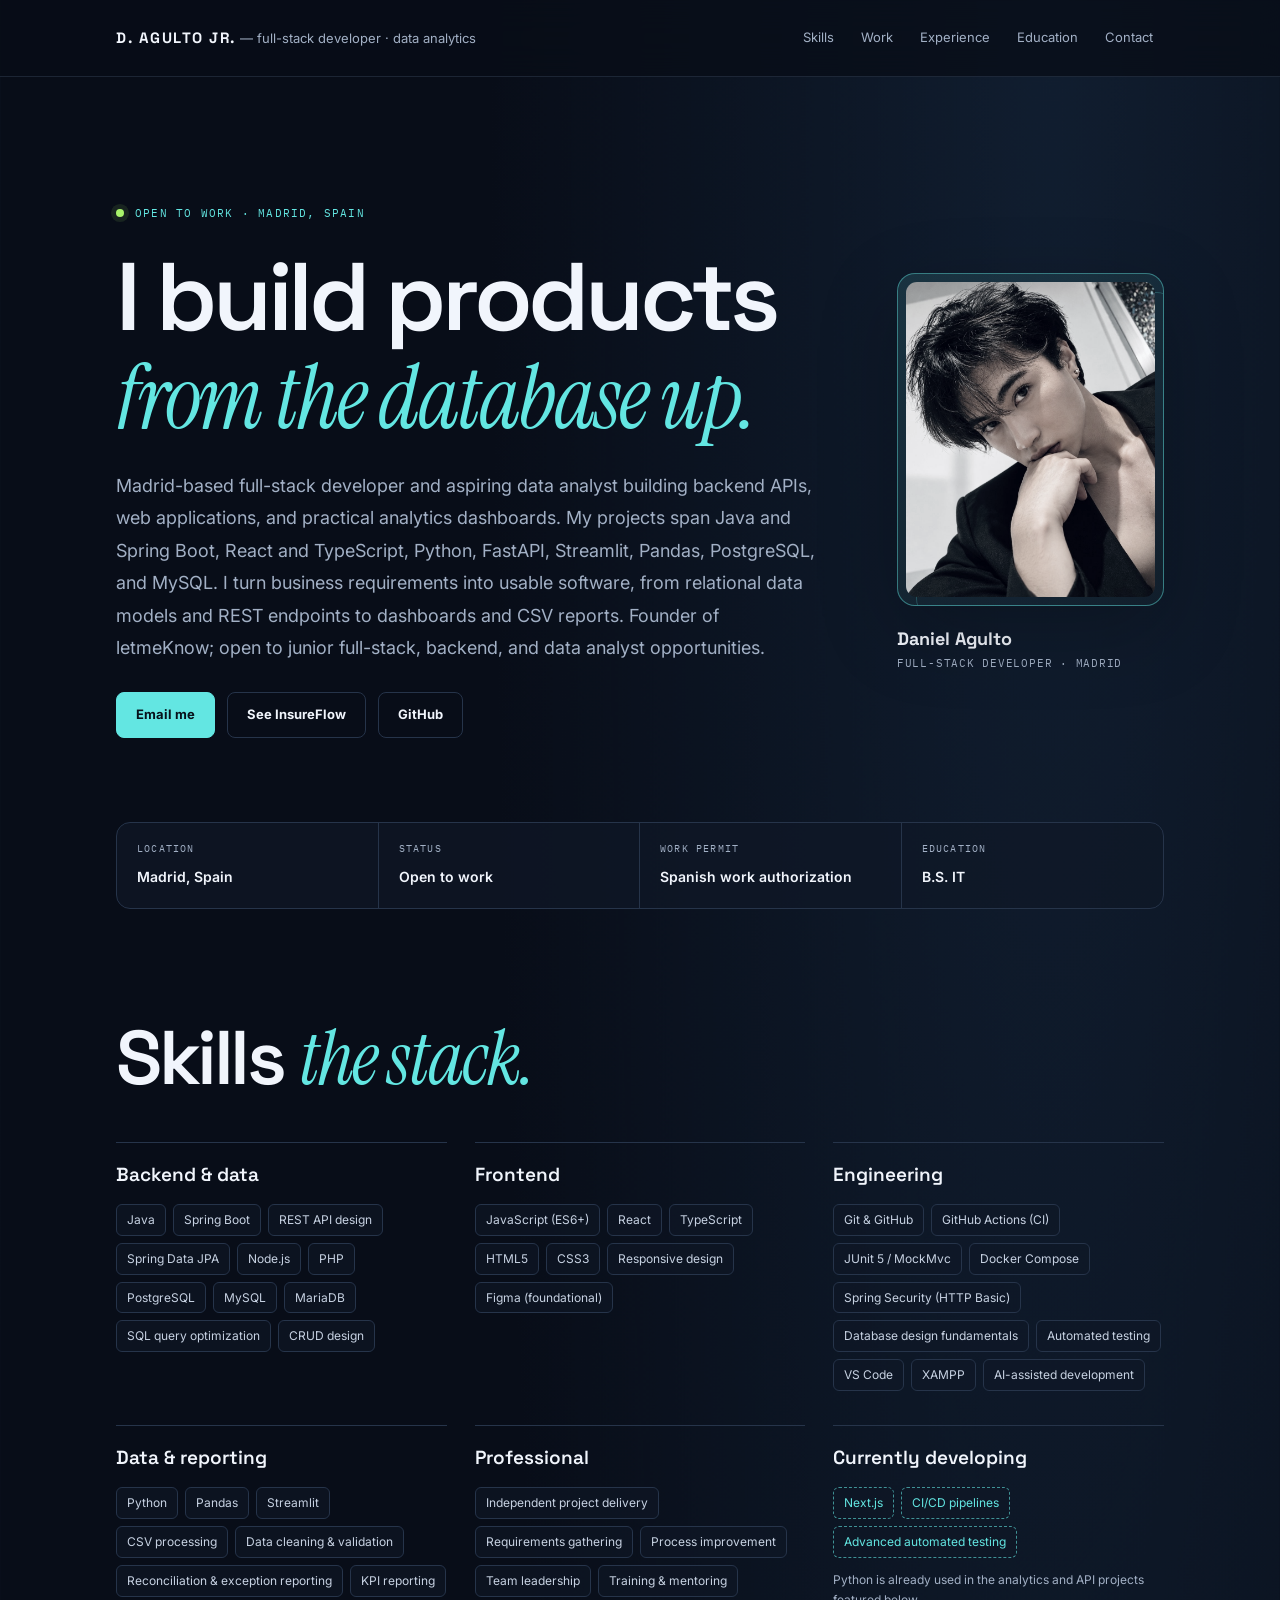
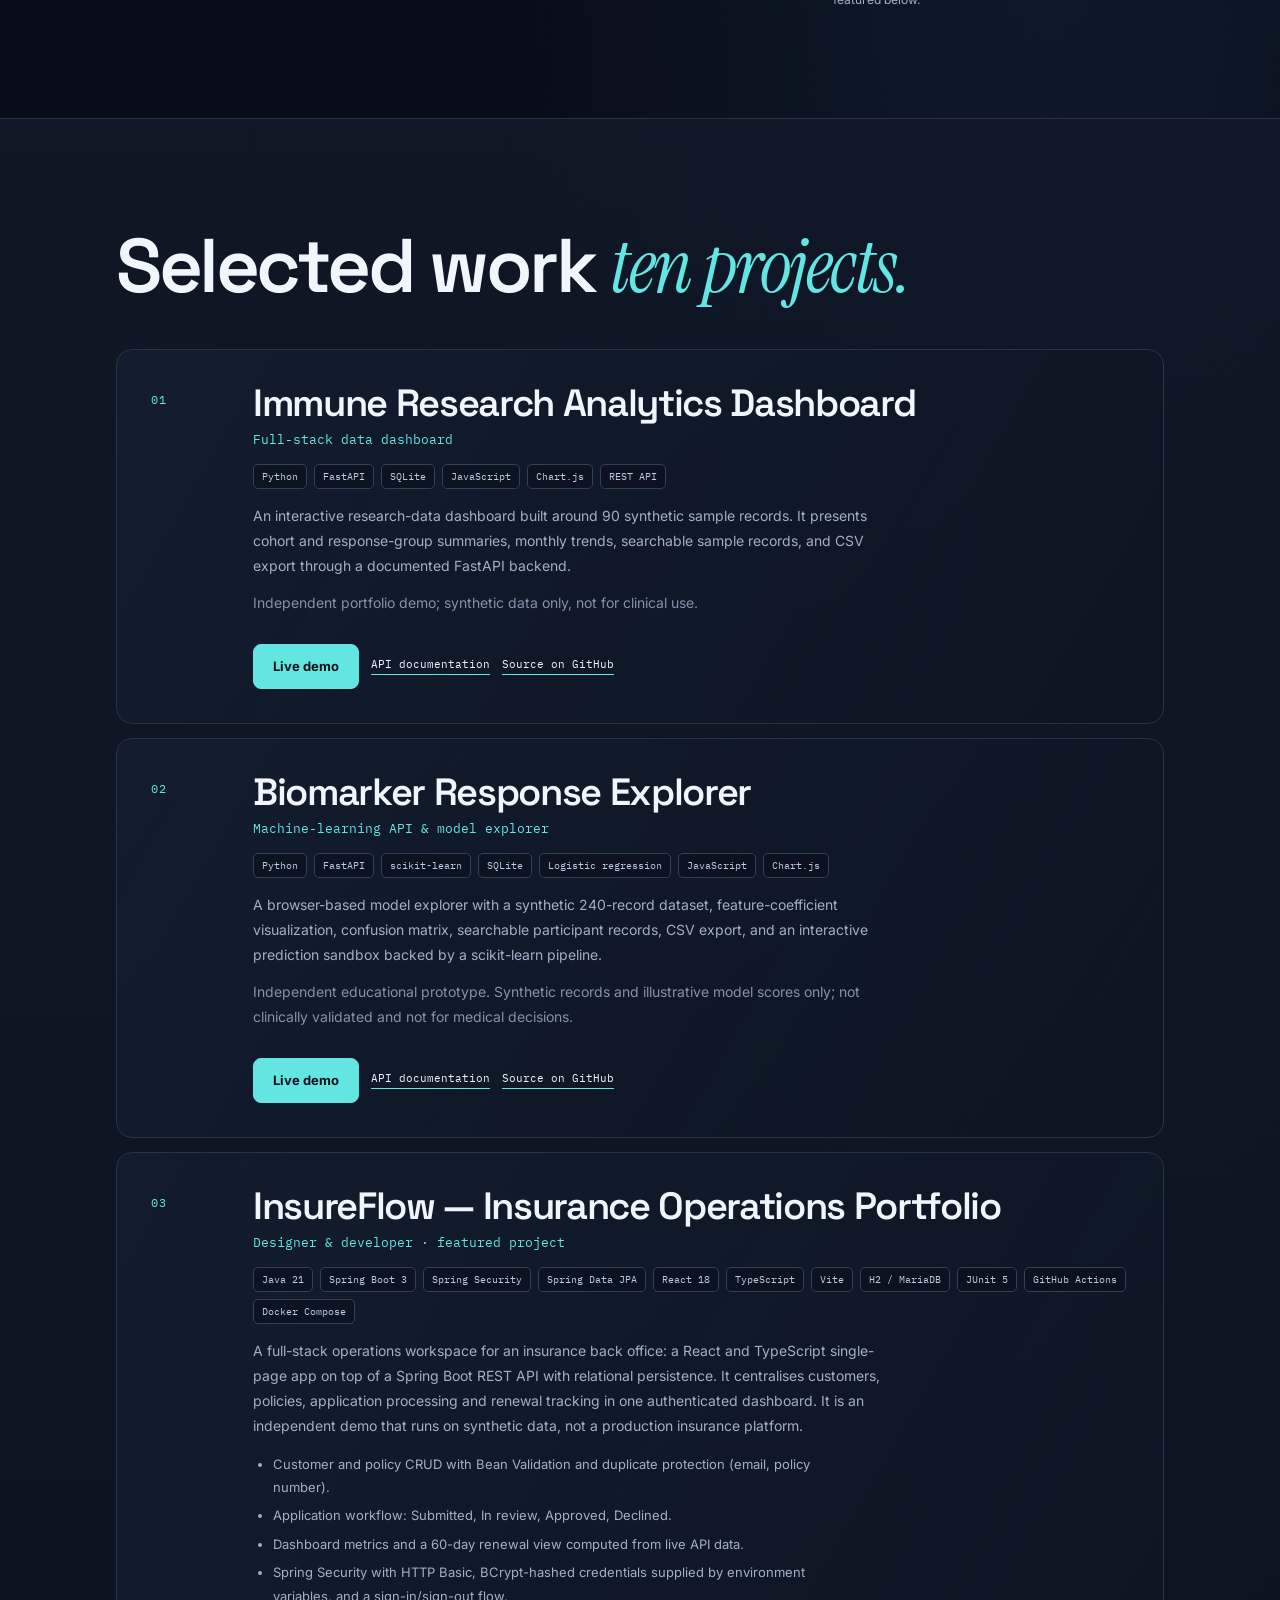
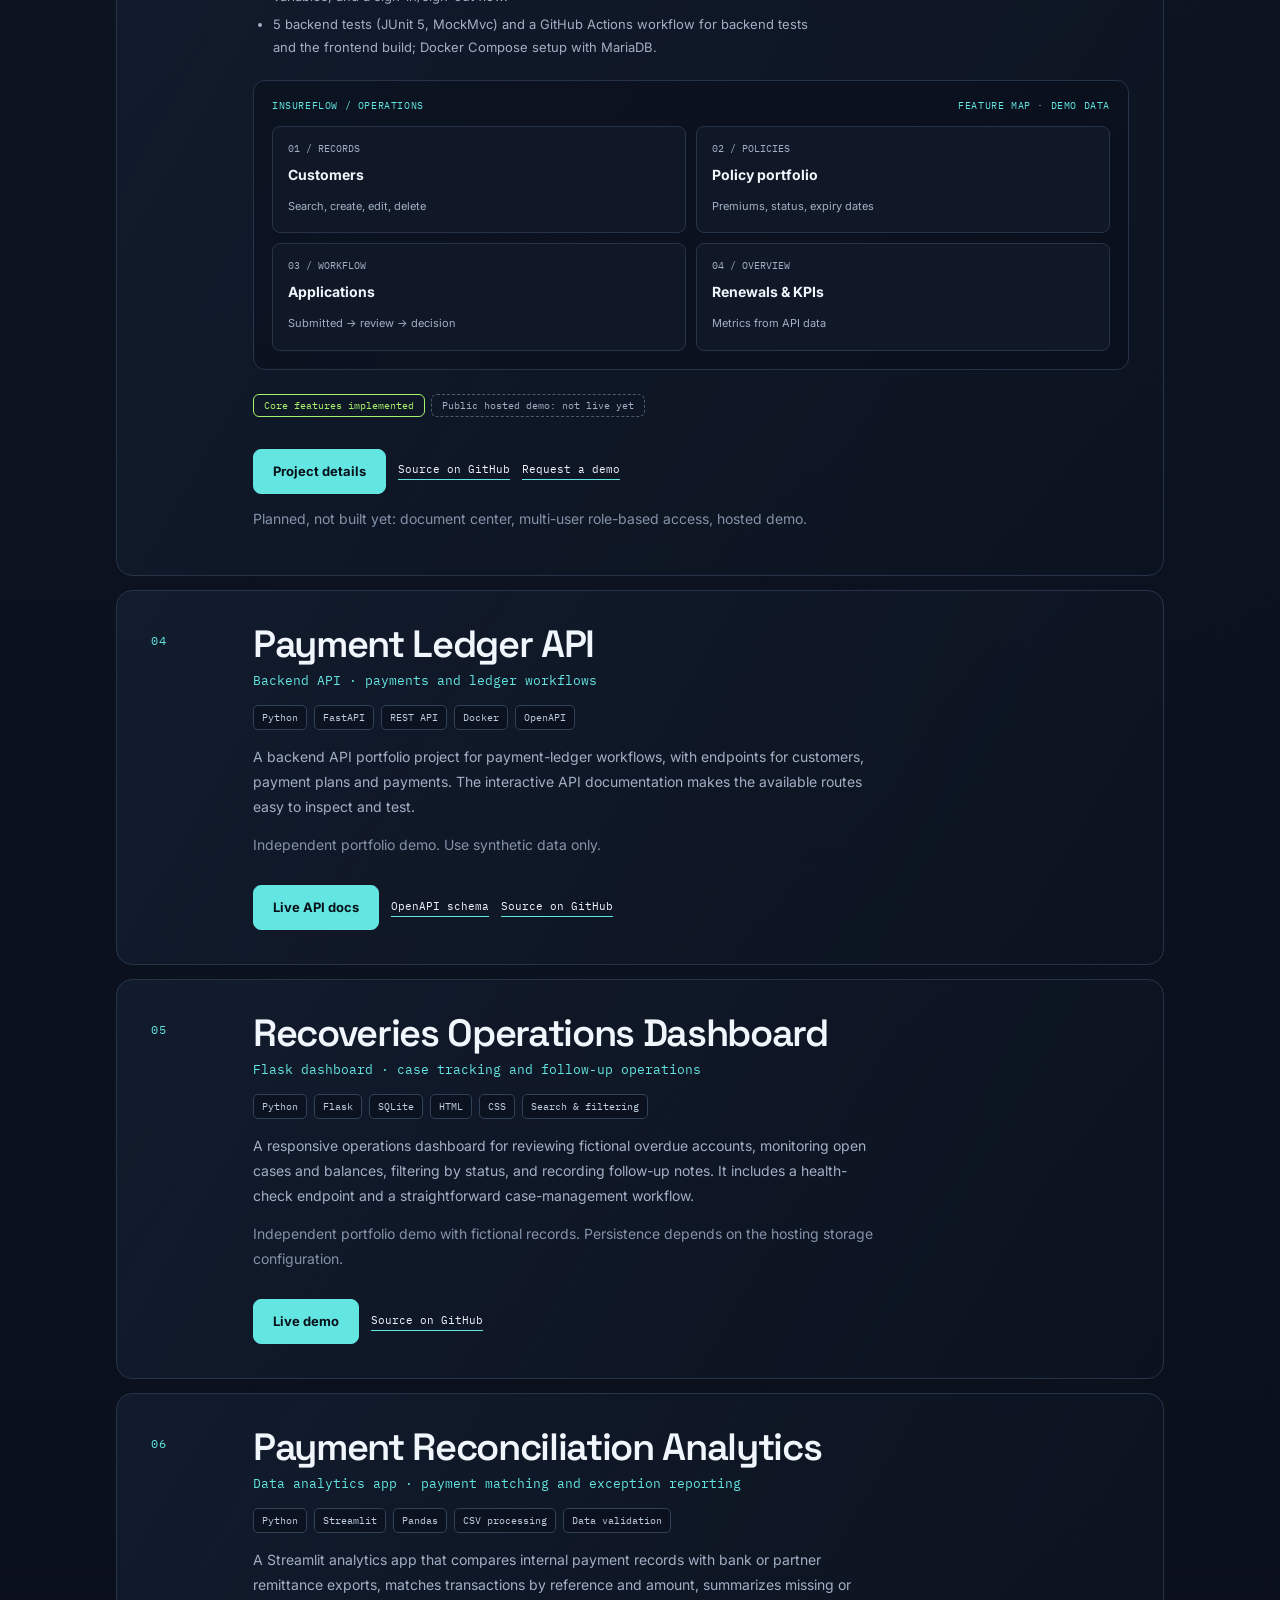
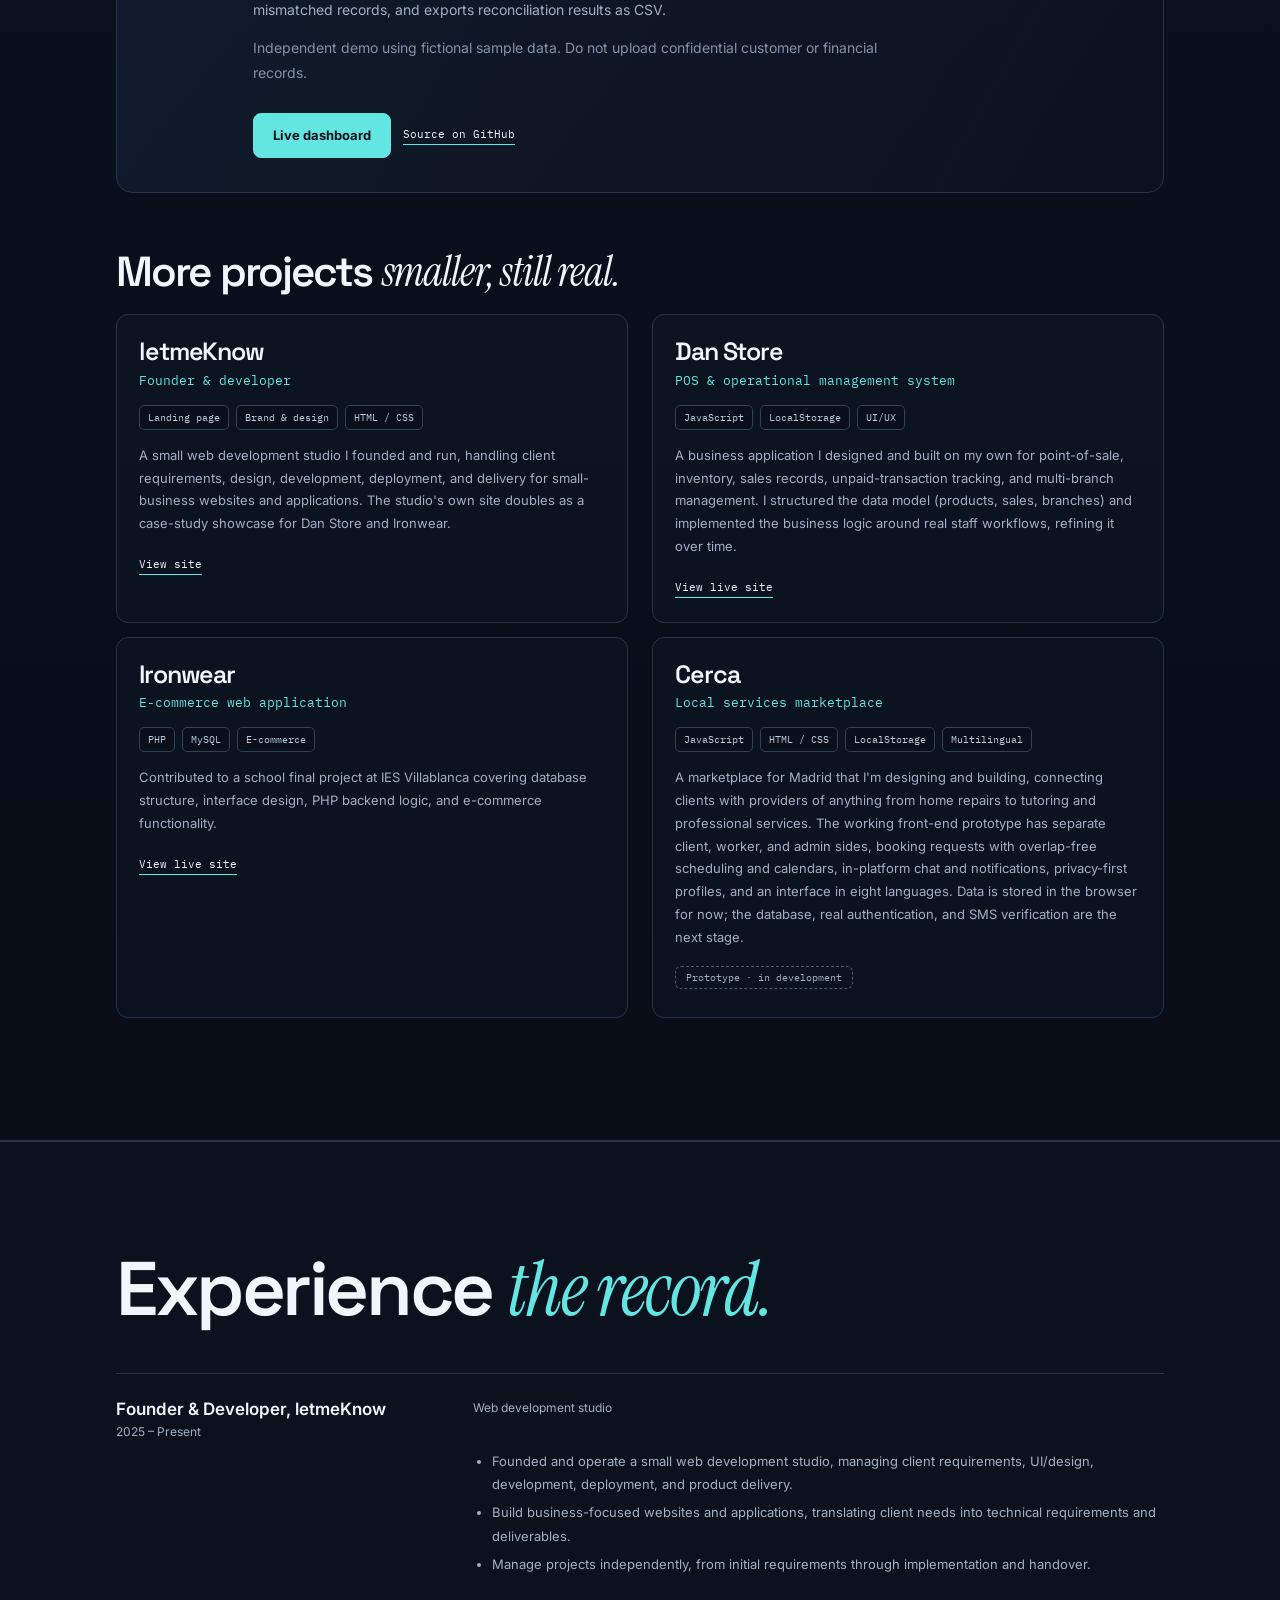
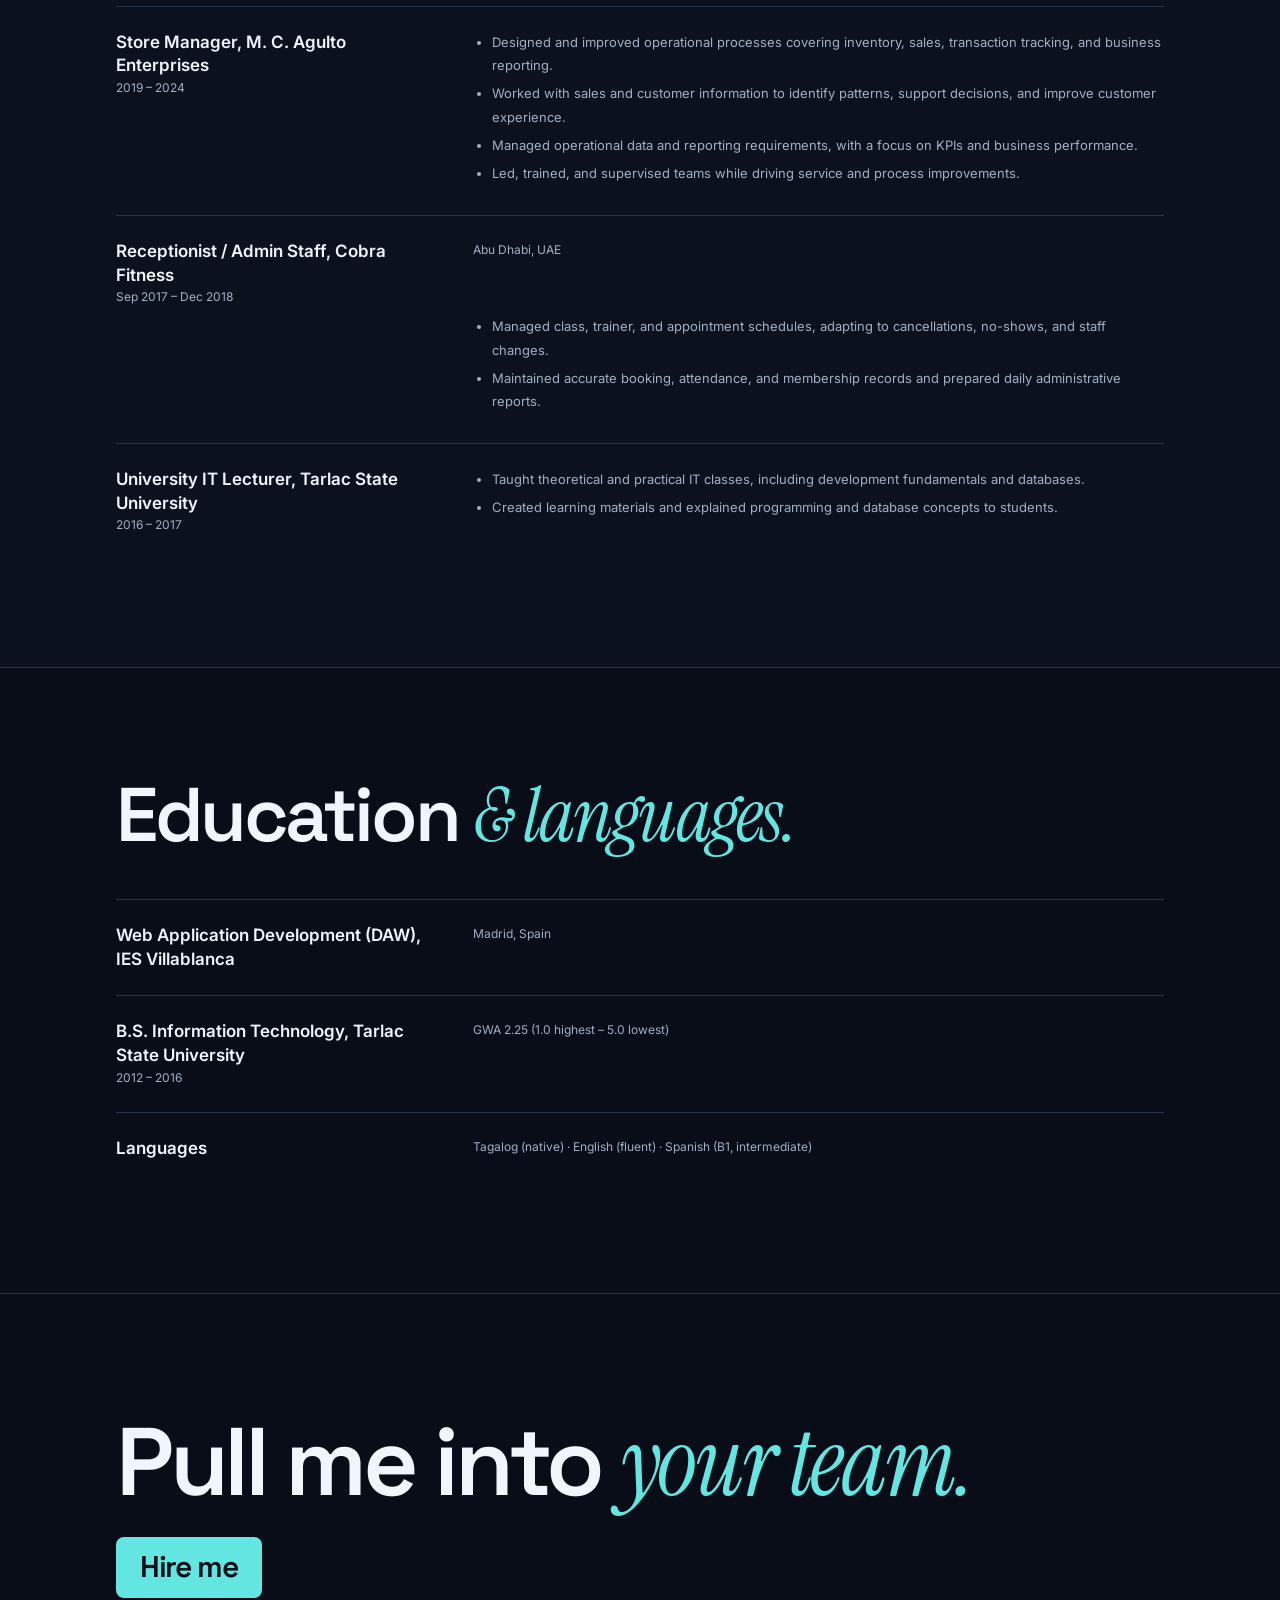
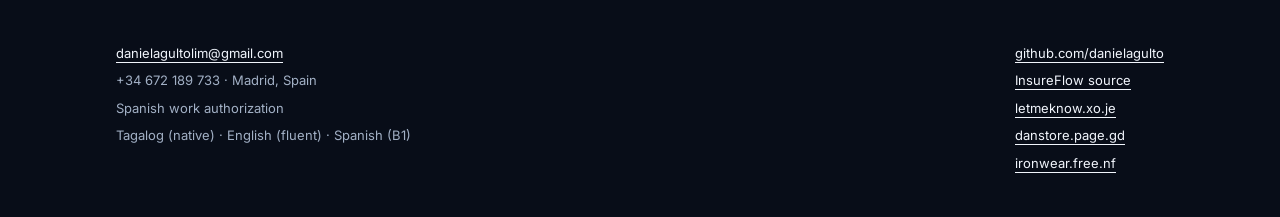
==== index.html @ d72e4ef5 "Add subtle motion and scroll reveal animations to portfolio" ====
<!DOCTYPE html>
<html lang="en">
<head>
<meta charset="UTF-8">
<meta name="viewport" content="width=device-width, initial-scale=1.0">
<title>Daniel Agulto — Full-Stack Developer &amp; Data Analytics | Madrid</title>
<meta name="description" content="Daniel Agulto is a Madrid-based full-stack developer and aspiring data analyst building Java/Spring Boot APIs, React/TypeScript apps, and Python analytics dashboards with FastAPI, Streamlit, and Pandas. Explore live portfolio projects and source code.">
<link rel="canonical" href="https://danielagulto.github.io/">
<meta name="author" content="Daniel L. Agulto Jr.">
<meta name="robots" content="index, follow">
<meta property="og:type" content="website">
<meta property="og:url" content="https://danielagulto.github.io/">
<meta property="og:site_name" content="Daniel Agulto — Portfolio">
<meta property="og:image" content="https://danielagulto.github.io/daniel.jpg">
<meta property="og:image:alt" content="Portrait of Daniel Agulto, full-stack developer and aspiring data analyst">
<meta name="twitter:card" content="summary_large_image">
<meta property="og:title" content="Daniel Agulto — Full-Stack Developer &amp; Data Analytics">
<meta property="og:description" content="Madrid-based full-stack developer and aspiring data analyst building backend APIs, web applications, and practical analytics dashboards. Explore live demos and source code.">
<meta name="theme-color" content="#101010">
<link rel="icon" href="data:image/svg+xml,%3Csvg xmlns='http://www.w3.org/2000/svg' viewBox='0 0 32 32'%3E%3Crect width='32' height='32' fill='%2314172B'/%3E%3Ctext x='16' y='22' font-family='monospace' font-size='16' font-weight='bold' text-anchor='middle' fill='%23F6F6F9'%3EDA%3C/text%3E%3C/svg%3E">
<link rel="preconnect" href="https://fonts.googleapis.com">
<link rel="preconnect" href="https://fonts.gstatic.com" crossorigin>
<link href="https://fonts.googleapis.com/css2?family=IBM+Plex+Mono:wght@400;500;600&family=Instrument+Serif:ital@0;1&family=Inter:wght@400;500;600;700&family=Space+Grotesk:wght@400;500;600;700&display=swap" rel="stylesheet">
<script type="application/ld+json">
{"@context":"https://schema.org","@type":"Person","name":"Daniel L. Agulto Jr.","url":"https://danielagulto.github.io/","jobTitle":"Full-Stack Developer","email":"mailto:danielagultolim@gmail.com","address":{"@type":"PostalAddress","addressLocality":"Madrid","addressCountry":"ES"},"sameAs":["https://github.com/danielagulto"],"knowsAbout":["Java","Spring Boot","React","TypeScript","REST APIs","Python","FastAPI","Streamlit","Pandas","Data Analytics","SQL","PostgreSQL","MySQL","Node.js","PHP"]}
</script>
<style>
:root{
  color-scheme:dark;
  --bg:#080D18;--panel:#101827;--panel-2:#141F31;--line:#26344A;
  --ink:#F1F5FC;--muted:#A2B0C5;--accent:#63E6E2;--accent-2:#A8F36B;
  --glow:rgba(99,230,226,.13);--mono:"IBM Plex Mono",ui-monospace,monospace;
  --body:"Inter",system-ui,sans-serif;--display:"Space Grotesk",Inter,sans-serif;
}
*{box-sizing:border-box;margin:0}
html{scroll-behavior:smooth;scroll-padding-top:88px;background:var(--bg)}
body{background:radial-gradient(ellipse at 82% 0%,rgba(55,105,155,.18),transparent 38%),var(--bg);color:var(--ink);font:16px/1.65 var(--body);-webkit-font-smoothing:antialiased;overflow-x:hidden}
body::before{content:"";position:fixed;inset:0;z-index:-1;pointer-events:none;opacity:.17;background-image:linear-gradient(rgba(148,170,200,.08) 1px,transparent 1px),linear-gradient(90deg,rgba(148,170,200,.08) 1px,transparent 1px);background-size:48px 48px;mask-image:linear-gradient(to bottom,#000,transparent 75%)}
a{color:inherit;text-underline-offset:4px}
:focus-visible{outline:2px solid var(--accent);outline-offset:4px}
.skip-link{position:absolute;left:-999px;top:10px;z-index:30;background:var(--accent);color:#07111A;padding:10px 16px;border-radius:8px}
.skip-link:focus{left:12px}
.wrap{width:min(1160px,100%);margin-inline:auto;padding-inline:clamp(20px,5vw,56px)}
h1,h2,h3.d,.num,.pill{font-family:var(--display);font-weight:600;letter-spacing:-.045em;line-height:1.02}
.s{font-family:"Instrument Serif",Georgia,serif;font-style:italic;font-weight:400;letter-spacing:-.025em;color:var(--accent)}
header{position:sticky;top:0;z-index:20;background:rgba(8,13,24,.78);backdrop-filter:blur(18px);-webkit-backdrop-filter:blur(18px);border-bottom:1px solid rgba(120,150,185,.18)}
.titleblock{min-height:76px;display:flex;justify-content:space-between;align-items:center;gap:22px;padding-block:14px;font-size:13px;color:var(--muted)}
.titleblock strong{font-family:var(--display);font-size:15px;letter-spacing:.1em;color:var(--ink)}
nav{display:flex;flex-wrap:wrap;gap:5px}
nav a{text-decoration:none;color:var(--muted);font-size:13px;padding:8px 11px;border-radius:7px;transition:color .2s,background .2s}
nav a:hover{color:var(--accent);background:var(--glow)}
.hero{display:grid;grid-template-columns:minmax(0,1.45fr) minmax(230px,.55fr);gap:clamp(32px,6vw,80px);align-items:center;padding:clamp(68px,10vw,128px) 0 clamp(50px,7vw,84px)!important}
.eyebrow{display:flex;align-items:center;gap:11px;margin-bottom:28px;font:11px/1.5 var(--mono);text-transform:uppercase;letter-spacing:.11em;color:var(--accent)}
.dot{width:8px;height:8px;border-radius:50%;background:var(--accent-2);box-shadow:0 0 0 5px rgba(168,243,107,.1)}
h1{font-size:clamp(48px,7.5vw,96px);line-height:.99;margin-bottom:28px;max-width:850px}
h1 .s{display:block;font-size:.92em;margin-top:10px}
.lede{font-size:clamp(16px,1.5vw,18px);line-height:1.8;color:var(--muted);max-width:66ch}
.cta-row,.actions{display:flex;flex-wrap:wrap;gap:10px 12px;margin-top:28px;align-items:center}
.btn{display:inline-flex;align-items:center;justify-content:center;min-height:44px;padding:11px 19px;border:1px solid var(--accent);border-radius:8px;background:var(--accent);color:#07111A;font-size:13px;font-weight:700;text-decoration:none;transition:transform .2s,box-shadow .2s,background .2s}
.btn:hover{transform:translateY(-2px);box-shadow:0 8px 26px rgba(99,230,226,.16);background:#8af3ef}
.btn.ghost{background:transparent;color:var(--ink);border-color:var(--line)}
.btn.ghost:hover{background:var(--panel-2);border-color:var(--accent);color:var(--accent)}
.portrait{margin:0;max-width:320px;justify-self:end;position:relative;width:100%}
.portrait-frame{position:relative;aspect-ratio:4/5;padding:8px;border:1px solid rgba(99,230,226,.45);border-radius:18px;background:linear-gradient(145deg,rgba(99,230,226,.13),rgba(168,243,107,.02));box-shadow:0 24px 80px rgba(0,0,0,.24)}
.portrait-frame::before{content:"";position:absolute;inset:18px -12px -12px 18px;border:1px solid rgba(99,230,226,.22);border-radius:18px;z-index:-1}
.portrait img{width:100%;height:100%;display:block;object-fit:cover;object-position:center;filter:grayscale(.65) contrast(1.04);border-radius:11px}
.portrait figcaption{display:flex;flex-direction:column;gap:2px;padding-top:18px;font-size:14px}
.portrait figcaption strong{font-family:var(--display);font-size:18px}
.portrait figcaption span{font:11px var(--mono);color:var(--muted);text-transform:uppercase;letter-spacing:.07em}
.factstrip{display:grid;grid-template-columns:repeat(4,minmax(0,1fr));border:1px solid var(--line);border-radius:14px;background:rgba(16,24,39,.72);overflow:hidden}
.fact{padding:19px 20px;border-right:1px solid var(--line)}
.fact:last-child{border-right:0}
.fact .label{display:block!important;font:10px var(--mono)!important;letter-spacing:.12em;text-transform:uppercase;color:var(--muted)!important;margin:0 0 8px!important;padding:0!important;border:0!important}
.fact .value{font-size:14px;font-weight:600;line-height:1.45}
section{padding:clamp(68px,9vw,108px) 0}
h2{font-size:clamp(40px,6.5vw,76px);margin-bottom:clamp(28px,4vw,44px)}
h2 .s{display:inline}
#skills{padding-top:clamp(70px,9vw,110px)}
.skillgrid{display:grid;grid-template-columns:repeat(3,minmax(0,1fr));gap:34px 28px}
.skillgrid>div{border-top:1px solid var(--line);padding-top:16px}
.label{display:block;font-family:var(--display);font-size:19px;font-weight:600;margin-bottom:14px;color:var(--ink)}
.taglist{display:flex;flex-wrap:wrap;gap:7px}
.tag-pill{border:1px solid var(--line);padding:5px 10px;border-radius:6px;font-size:12px;color:#C7D2E2;background:rgba(16,24,39,.6)}
.tag-pill.learning{border-style:dashed;border-color:rgba(99,230,226,.6);color:var(--accent)}
.note{font-size:12px;color:var(--muted);margin-top:12px;line-height:1.65}
.dark{background:linear-gradient(180deg,rgba(16,24,39,.9),rgba(8,13,24,.96));border-top:1px solid var(--line);border-bottom:1px solid var(--line)}
.dark h2 .s,.dark .num{color:var(--accent)}
.case{display:grid;grid-template-columns:66px minmax(0,1fr);gap:clamp(18px,3vw,36px);padding:34px clamp(18px,3vw,34px);margin:0 0 14px;border:1px solid var(--line);border-radius:16px;background:linear-gradient(120deg,rgba(20,31,49,.78),rgba(13,20,33,.6));transition:border-color .25s,transform .25s,background .25s}
.case:hover{border-color:rgba(99,230,226,.55);transform:translateY(-2px);background:linear-gradient(120deg,rgba(20,38,55,.92),rgba(13,20,33,.78))}
.num{font:12px var(--mono);color:var(--accent)!important;padding-top:8px;letter-spacing:.1em}
.case h3{font-family:var(--display);font-size:clamp(25px,3.4vw,38px);letter-spacing:-.035em;margin-bottom:8px}
.role{display:block;font:13px var(--mono);color:var(--accent);margin-bottom:16px}
.case p{max-width:70ch;color:var(--muted);font-size:14px;line-height:1.8;margin-bottom:10px}
.case .note{color:#8493A9}
.stack{display:flex;flex-wrap:wrap;gap:7px;margin:14px 0}
.stack span{font:10px var(--mono);color:#BDCCDF;border:1px solid #304158;padding:5px 8px;border-radius:5px;background:rgba(8,13,24,.5)}
.points{padding-left:20px;color:var(--muted);margin:14px 0;max-width:72ch;font-size:13px;line-height:1.8}
.points li{margin-bottom:5px}
.shot{margin:18px 0}
.shot img{width:100%;height:auto;display:block;border:1px solid var(--line);border-radius:12px}
.shot figcaption{font-size:12px;color:var(--muted);padding-top:7px}
.status{display:inline-block;border:1px dashed #4A5B72;color:var(--muted);padding:4px 10px;border-radius:6px;font:10px var(--mono);margin:4px 6px 4px 0}
.status.done{border-style:solid;border-color:var(--accent-2);color:var(--accent-2)}
.dark .btn{background:var(--accent);color:#07111A;border-color:var(--accent)}
.dark .btn.ghost{background:transparent;color:var(--ink);border-color:var(--line)}
.live{font:11px var(--mono);color:var(--ink);text-decoration:none;border-bottom:1px solid var(--accent);padding-bottom:3px}
.live:hover{color:var(--accent)}
.moreh{font-size:clamp(28px,4vw,42px);margin:58px 0 20px}
.more{display:grid;grid-template-columns:repeat(2,minmax(0,1fr));gap:0 24px}
.proj{padding:24px 22px;border:1px solid var(--line);border-radius:12px;margin-bottom:14px;background:rgba(16,24,39,.55)}
.proj h3{font-family:var(--display);font-size:25px;margin-bottom:7px}
.proj p{font-size:13px;line-height:1.75;color:var(--muted);margin-bottom:14px}
.project-snapshot{border:1px solid var(--line);border-radius:12px;padding:18px;margin:20px 0;background:rgba(8,13,24,.45)}
.snapshot-heading{display:flex;justify-content:space-between;gap:10px;flex-wrap:wrap;font:10px var(--mono);color:var(--accent);letter-spacing:.06em;margin-bottom:14px}
.snapshot-grid,.screen-summary-grid{display:grid;grid-template-columns:repeat(2,minmax(0,1fr));gap:10px}
.snapshot-grid>div,.screen-summary{padding:15px;border:1px solid var(--line);border-radius:8px;background:var(--panel)}
.snapshot-grid span{display:block;font:10px var(--mono);color:var(--muted);margin-bottom:8px}
.snapshot-grid strong{display:block;font-size:14px;margin-bottom:5px}
.snapshot-grid small{font-size:11px;color:var(--muted)}
#experience{background:rgba(16,24,39,.42);border-top:1px solid var(--line)}
.job{display:grid;grid-template-columns:minmax(170px,.7fr) minmax(0,1.5fr);gap:8px 34px;padding:24px 0;border-top:1px solid var(--line)}
.job-top h3{font:600 17px/1.4 var(--body)}
.when,.where{display:block;color:var(--muted);font-size:12px}
.job ul{padding-left:19px;grid-column:2;color:var(--muted);font-size:13px;line-height:1.8}
.job li{margin-bottom:5px}
.job .where{grid-column:2}
#education{border-top:1px solid var(--line)}
footer{background:transparent;text-align:left;padding:clamp(70px,10vw,120px) 0 40px;border-top:1px solid var(--line)}
footer h2{font-size:clamp(46px,8vw,96px);margin-bottom:26px}
.pill{display:inline-flex;align-items:center;background:var(--accent);color:#07111A;font-size:clamp(18px,3vw,30px);padding:15px 24px;border-radius:8px;text-decoration:none;box-shadow:none;transition:transform .2s,background .2s}
.pill:hover{transform:translateY(-2px);background:var(--accent-2);box-shadow:none}
.pill:active{transform:translateY(0);box-shadow:none}
.row{display:flex;flex-wrap:wrap;gap:24px 60px;justify-content:space-between;margin-top:42px;text-align:left;font-size:13px}
.meta div{padding:3px 0;color:var(--muted)}
.meta a{color:var(--ink)}
@keyframes rise{from{opacity:0;transform:translateY(18px)}to{opacity:1;transform:none}}
@media (prefers-reduced-motion:no-preference){.hero>div:first-child{animation:rise .7s ease both}.portrait{animation:rise .8s .12s ease both}}
@media (max-width:900px){.hero{grid-template-columns:minmax(0,1.2fr) minmax(190px,.6fr);gap:30px}.skillgrid{grid-template-columns:repeat(2,minmax(0,1fr))}.fact{padding:17px 14px}.fact .value{font-size:13px}}
@media (max-width:680px){.titleblock{align-items:flex-start;flex-direction:column;gap:9px;padding-block:12px}.titleblock nav{gap:2px}.titleblock nav a{padding:6px 9px}.hero{grid-template-columns:1fr;padding-top:60px!important}.hero h1{font-size:clamp(46px,12vw,72px)}.portrait{max-width:260px;justify-self:start}.factstrip{grid-template-columns:repeat(2,minmax(0,1fr))}.fact:nth-child(2){border-right:0}.fact:nth-child(-n+2){border-bottom:1px solid var(--line)}.skillgrid,.more{grid-template-columns:1fr}.case{grid-template-columns:1fr;gap:12px;padding:24px 20px}.num{padding-top:0}.job{grid-template-columns:1fr;gap:7px}.job ul,.job .where{grid-column:1}.job ul{margin-top:8px}.row{gap:24px}.snapshot-grid,.screen-summary-grid{grid-template-columns:1fr}}
@media (prefers-reduced-motion:reduce){html{scroll-behavior:auto}*,*::before,*::after{animation-duration:.01ms!important;animation-iteration-count:1!important;transition-duration:.01ms!important}}


/* Motion system: subtle, polished, and respectful of reduced-motion settings */
@keyframes portfolio-fade-up{from{opacity:0;transform:translate3d(0,24px,0)}to{opacity:1;transform:translate3d(0,0,0)}}
@keyframes portfolio-fade-in{from{opacity:0}to{opacity:1}}
@keyframes portfolio-glow{0%,100%{box-shadow:0 0 0 0 rgba(99,230,226,0)}50%{box-shadow:0 0 26px 1px rgba(99,230,226,.11)}}
@keyframes portfolio-pulse{0%,100%{box-shadow:0 0 0 4px rgba(168,243,107,.10)}50%{box-shadow:0 0 0 8px rgba(168,243,107,0)}}
@keyframes portfolio-scan{0%{transform:translateY(-120%);opacity:0}15%{opacity:.35}85%{opacity:.15}100%{transform:translateY(120%);opacity:0}}
@media (prefers-reduced-motion:no-preference){
  .eyebrow .dot{animation:portfolio-pulse 2.8s ease-in-out infinite}
  .portrait-frame{animation:portfolio-glow 6s ease-in-out infinite}
  .portrait-frame{overflow:hidden}
  .portrait-frame::after{content:"";position:absolute;inset:0;pointer-events:none;background:linear-gradient(180deg,transparent 35%,rgba(99,230,226,.12) 50%,transparent 65%);transform:translateY(-120%);animation:portfolio-scan 7s ease-in-out 1.2s infinite}
  .case,.proj,.skillgrid>div,.job,.fact{transition:transform .28s ease,border-color .28s ease,background-color .28s ease,box-shadow .28s ease}
  .case:hover,.proj:hover{transform:translateY(-4px);box-shadow:0 16px 42px rgba(0,0,0,.18);border-color:rgba(99,230,226,.55)}
  .skillgrid>div:hover{border-color:var(--accent);transform:translateY(-2px)}
  .fact:hover{background:rgba(99,230,226,.045)}
  .tag-pill{transition:color .2s ease,border-color .2s ease,background .2s ease,transform .2s ease}
  .tag-pill:hover{transform:translateY(-2px);border-color:var(--accent);color:var(--accent);background:var(--glow)}
  .btn,.live,.pill{transition:transform .22s ease,box-shadow .22s ease,color .22s ease,background .22s ease,border-color .22s ease}
  .live:hover{transform:translateX(3px)}
  .hero>div:first-child>*{animation:portfolio-fade-up .65s both}
  .hero>div:first-child>.eyebrow{animation-delay:.04s}
  .hero h1{animation-delay:.12s}
  .hero .lede{animation-delay:.2s}
  .hero .cta-row{animation-delay:.28s}
  .portrait{animation:portfolio-fade-in .9s .18s both}
  .factstrip{animation:portfolio-fade-up .65s .32s both}
  .case,.proj,.skillgrid>div,.job{animation:portfolio-fade-up .55s both}
  .case:nth-of-type(1){animation-delay:.04s}
  .case:nth-of-type(2){animation-delay:.08s}
  .case:nth-of-type(3){animation-delay:.12s}
}
.js-motion .reveal{opacity:0;transform:translateY(22px);transition:opacity .65s ease,transform .65s cubic-bezier(.2,.7,.2,1)}
.js-motion .reveal.is-visible{opacity:1;transform:translateY(0)}
@media (prefers-reduced-motion:reduce){
  html{scroll-behavior:auto}
  *,*::before,*::after{animation:none!important;transition:none!important;scroll-behavior:auto!important}
  .js-motion .reveal{opacity:1;transform:none}
}

</style>
</head>
<body>
<a class="skip-link" href="#main">Skip to content</a>
<header>
  <div class="wrap titleblock">
    <div><strong>D. AGULTO JR.</strong> — full-stack developer · data analytics</div>
    <nav aria-label="Primary"><a href="#skills">Skills</a><a href="#work">Work</a><a href="#experience">Experience</a><a href="#education">Education</a><a href="#contact">Contact</a></nav>
  </div>
</header>

<main id="main">
<div class="wrap">
  <section class="hero" id="top" style="padding-bottom:clamp(36px,6vw,72px)">
    <div>
      <p class="eyebrow"><span class="dot"></span>Open to work · Madrid, Spain</p>
      <h1>I build products <span class="s">from the database up.</span></h1>
      <p class="lede">Madrid-based full-stack developer and aspiring data analyst building backend APIs, web applications, and practical analytics dashboards. My projects span Java and Spring Boot, React and TypeScript, Python, FastAPI, Streamlit, Pandas, PostgreSQL, and MySQL. I turn business requirements into usable software, from relational data models and REST endpoints to dashboards and CSV reports. Founder of letmeKnow; open to junior full-stack, backend, and data analyst opportunities.</p>
      <div class="cta-row">
        <a class="btn" href="mailto:danielagultolim@gmail.com">Email me</a>
        <a class="btn ghost" href="insureflow.html">See InsureFlow</a>
        <a class="btn ghost" href="https://github.com/danielagulto" target="_blank" rel="noopener">GitHub</a>
      </div>
    </div>
    <figure class="portrait"><div class="portrait-frame"><img src="daniel.jpg" width="900" height="1200" alt="Portrait of Daniel Agulto" fetchpriority="high"></div><figcaption><strong>Daniel Agulto</strong><span>Full-stack developer · Madrid</span></figcaption></figure>
  </section>
  <div class="factstrip">
    <div class="fact"><span class="label" style="border:0;margin:0;padding:0;font-weight:400">Location</span><span class="value">Madrid, Spain</span></div>
    <div class="fact"><span class="label" style="border:0;margin:0;padding:0;font-weight:400">Status</span><span class="value">Open to work</span></div>
    <div class="fact"><span class="label" style="border:0;margin:0;padding:0;font-weight:400">Work permit</span><span class="value">Spanish work authorization</span></div>
    <div class="fact"><span class="label" style="border:0;margin:0;padding:0;font-weight:400">Education</span><span class="value">B.S. IT </span></div>
  </div>
</div>

<section id="skills"><div class="wrap">
  <h2>Skills <span class="s">the stack.</span></h2>
  <div class="skillgrid">
    <div><div class="label">Backend &amp; data</div><div class="taglist"><span class="tag-pill">Java</span><span class="tag-pill">Spring Boot</span><span class="tag-pill">REST API design</span><span class="tag-pill">Spring Data JPA</span><span class="tag-pill">Node.js</span><span class="tag-pill">PHP</span><span class="tag-pill">PostgreSQL</span><span class="tag-pill">MySQL</span><span class="tag-pill">MariaDB</span><span class="tag-pill">SQL query optimization</span><span class="tag-pill">CRUD design</span></div></div>
    <div><div class="label">Frontend</div><div class="taglist"><span class="tag-pill">JavaScript (ES6+)</span><span class="tag-pill">React</span><span class="tag-pill">TypeScript</span><span class="tag-pill">HTML5</span><span class="tag-pill">CSS3</span><span class="tag-pill">Responsive design</span><span class="tag-pill">Figma (foundational)</span></div></div>
    <div><div class="label">Engineering</div><div class="taglist"><span class="tag-pill">Git &amp; GitHub</span><span class="tag-pill">GitHub Actions (CI)</span><span class="tag-pill">JUnit 5 / MockMvc</span><span class="tag-pill">Docker Compose</span><span class="tag-pill">Spring Security (HTTP Basic)</span><span class="tag-pill">Database design fundamentals</span><span class="tag-pill">Automated testing</span><span class="tag-pill">VS Code</span><span class="tag-pill">XAMPP</span><span class="tag-pill">AI-assisted development</span></div></div>
    <div><div class="label">Data &amp; reporting</div><div class="taglist"><span class="tag-pill">Python</span><span class="tag-pill">Pandas</span><span class="tag-pill">Streamlit</span><span class="tag-pill">CSV processing</span><span class="tag-pill">Data cleaning &amp; validation</span><span class="tag-pill">Reconciliation &amp; exception reporting</span><span class="tag-pill">KPI reporting</span></div></div>
    <div><div class="label">Professional</div><div class="taglist"><span class="tag-pill">Independent project delivery</span><span class="tag-pill">Requirements gathering</span><span class="tag-pill">Process improvement</span><span class="tag-pill">Team leadership</span><span class="tag-pill">Training &amp; mentoring</span></div></div>
    <div><div class="label">Currently developing</div><div class="taglist"><span class="tag-pill learning">Next.js</span><span class="tag-pill learning">CI/CD pipelines</span><span class="tag-pill learning">Advanced automated testing</span></div><div class="note">Python is already used in the analytics and API projects featured below.</div></div>
  </div>
</div></section>

<section id="work" class="dark"><div class="wrap">
  <h2>Selected work <span class="s">ten projects.</span></h2>

  <article class="case" aria-labelledby="immune-analytics-title">
    <div class="num" aria-hidden="true">01</div>
    <div>
      <h3 class="d" id="immune-analytics-title">Immune Research Analytics Dashboard</h3>
      <span class="role">Full-stack data dashboard</span>
      <div class="stack"><span>Python</span><span>FastAPI</span><span>SQLite</span><span>JavaScript</span><span>Chart.js</span><span>REST API</span></div>
      <p>An interactive research-data dashboard built around 90 synthetic sample records. It presents cohort and response-group summaries, monthly trends, searchable sample records, and CSV export through a documented FastAPI backend.</p>
      <p class="note">Independent portfolio demo; synthetic data only, not for clinical use.</p>
      <div class="actions">
        <a class="btn" href="https://immune-research-analytics.onrender.com" target="_blank" rel="noopener">Live demo</a>
        <a class="live" href="https://immune-research-analytics.onrender.com/docs" target="_blank" rel="noopener">API documentation</a>
        <a class="live" href="https://github.com/danielagulto/immune-research-analytics" target="_blank" rel="noopener">Source on GitHub</a>
      </div>
    </div>
  </article>

  <article class="case" aria-labelledby="biomarker-explorer-title">
    <div class="num" aria-hidden="true">02</div>
    <div>
      <h3 class="d" id="biomarker-explorer-title">Biomarker Response Explorer</h3>
      <span class="role">Machine-learning API &amp; model explorer</span>
      <div class="stack"><span>Python</span><span>FastAPI</span><span>scikit-learn</span><span>SQLite</span><span>Logistic regression</span><span>JavaScript</span><span>Chart.js</span></div>
      <p>A browser-based model explorer with a synthetic 240-record dataset, feature-coefficient visualization, confusion matrix, searchable participant records, CSV export, and an interactive prediction sandbox backed by a scikit-learn pipeline.</p>
      <p class="note">Independent educational prototype. Synthetic records and illustrative model scores only; not clinically validated and not for medical decisions.</p>
      <div class="actions">
        <a class="btn" href="https://biomarker-response-explorer.onrender.com" target="_blank" rel="noopener">Live demo</a>
        <a class="live" href="https://biomarker-response-explorer.onrender.com/docs" target="_blank" rel="noopener">API documentation</a>
        <a class="live" href="https://github.com/danielagulto/biomarker-response-explorer" target="_blank" rel="noopener">Source on GitHub</a>
      </div>
    </div>
  </article>

  <article class="case" aria-labelledby="insureflow-title">
    <div class="num" aria-hidden="true">03</div>
    <div>
      <h3 class="d" id="insureflow-title">InsureFlow — Insurance Operations Portfolio</h3>
      <span class="role">Designer &amp; developer · featured project</span>
      <div class="stack"><span>Java 21</span><span>Spring Boot 3</span><span>Spring Security</span><span>Spring Data JPA</span><span>React 18</span><span>TypeScript</span><span>Vite</span><span>H2 / MariaDB</span><span>JUnit 5</span><span>GitHub Actions</span><span>Docker Compose</span></div>
      <p>A full-stack operations workspace for an insurance back office: a React and TypeScript single-page app on top of a Spring Boot REST API with relational persistence. It centralises customers, policies, application processing and renewal tracking in one authenticated dashboard. It is an independent demo that runs on synthetic data, not a production insurance platform.</p>
      <ul class="points">
        <li>Customer and policy CRUD with Bean Validation and duplicate protection (email, policy number).</li>
        <li>Application workflow: Submitted, In review, Approved, Declined.</li>
        <li>Dashboard metrics and a 60-day renewal view computed from live API data.</li>
        <li>Spring Security with HTTP Basic, BCrypt-hashed credentials supplied by environment variables, and a sign-in/sign-out flow.</li>
        <li>5 backend tests (JUnit 5, MockMvc) and a GitHub Actions workflow for backend tests and the frontend build; Docker Compose setup with MariaDB.</li>
      </ul>
      <div class="project-snapshot" aria-label="InsureFlow feature overview; this is a feature summary, not a product screenshot">
        <div class="snapshot-heading"><span>INSUREFLOW / OPERATIONS</span><span>FEATURE MAP · DEMO DATA</span></div>
        <div class="snapshot-grid">
          <div><span>01 / RECORDS</span><strong>Customers</strong><small>Search, create, edit, delete</small></div>
          <div><span>02 / POLICIES</span><strong>Policy portfolio</strong><small>Premiums, status, expiry dates</small></div>
          <div><span>03 / WORKFLOW</span><strong>Applications</strong><small>Submitted → review → decision</small></div>
          <div><span>04 / OVERVIEW</span><strong>Renewals &amp; KPIs</strong><small>Metrics from API data</small></div>
        </div>
      </div>
      <span class="status done">Core features implemented</span><span class="status">Public hosted demo: not live yet</span>
      <div class="actions">
        <a class="btn" href="insureflow.html">Project details</a>
        <a class="live" href="https://github.com/danielagulto/insureflow-portfolio" target="_blank" rel="noopener">Source on GitHub</a>
        <a class="live" href="mailto:danielagultolim@gmail.com?subject=InsureFlow%20demo%20request">Request a demo</a>
      </div>
      <p class="note">Planned, not built yet: document center, multi-user role-based access, hosted demo.</p>
    </div>
  </article>

  <article class="case" aria-labelledby="payment-ledger-title">
    <div class="num" aria-hidden="true">04</div>
    <div>
      <h3 class="d" id="payment-ledger-title">Payment Ledger API</h3>
      <span class="role">Backend API · payments and ledger workflows</span>
      <div class="stack"><span>Python</span><span>FastAPI</span><span>REST API</span><span>Docker</span><span>OpenAPI</span></div>
      <p>A backend API portfolio project for payment-ledger workflows, with endpoints for customers, payment plans and payments. The interactive API documentation makes the available routes easy to inspect and test.</p>
      <p class="note">Independent portfolio demo. Use synthetic data only.</p>
      <div class="actions">
        <a class="btn" href="https://payment-ledger-api-04yd.onrender.com/docs" target="_blank" rel="noopener">Live API docs</a>
        <a class="live" href="https://payment-ledger-api-04yd.onrender.com/openapi.json" target="_blank" rel="noopener">OpenAPI schema</a>
        <a class="live" href="https://github.com/danielagulto/payment-ledger-api" target="_blank" rel="noopener">Source on GitHub</a>
      </div>
    </div>
  </article>

  <article class="case" aria-labelledby="recoveries-dashboard-title">
    <div class="num" aria-hidden="true">05</div>
    <div>
      <h3 class="d" id="recoveries-dashboard-title">Recoveries Operations Dashboard</h3>
      <span class="role">Flask dashboard · case tracking and follow-up operations</span>
      <div class="stack"><span>Python</span><span>Flask</span><span>SQLite</span><span>HTML</span><span>CSS</span><span>Search &amp; filtering</span></div>
      <p>A responsive operations dashboard for reviewing fictional overdue accounts, monitoring open cases and balances, filtering by status, and recording follow-up notes. It includes a health-check endpoint and a straightforward case-management workflow.</p>
      <p class="note">Independent portfolio demo with fictional records. Persistence depends on the hosting storage configuration.</p>
      <div class="actions">
        <a class="btn" href="https://recoveries-operations-dashboard.onrender.com" target="_blank" rel="noopener">Live demo</a>
        <a class="live" href="https://github.com/danielagulto/recoveries-operations-dashboard" target="_blank" rel="noopener">Source on GitHub</a>
      </div>
    </div>
  </article>

  <article class="case" aria-labelledby="payment-reconciliation-title">
    <div class="num" aria-hidden="true">06</div>
    <div>
      <h3 class="d" id="payment-reconciliation-title">Payment Reconciliation Analytics</h3>
      <span class="role">Data analytics app · payment matching and exception reporting</span>
      <div class="stack"><span>Python</span><span>Streamlit</span><span>Pandas</span><span>CSV processing</span><span>Data validation</span></div>
      <p>A Streamlit analytics app that compares internal payment records with bank or partner remittance exports, matches transactions by reference and amount, summarizes missing or mismatched records, and exports reconciliation results as CSV.</p>
      <p class="note">Independent demo using fictional sample data. Do not upload confidential customer or financial records.</p>
      <div class="actions">
        <a class="btn" href="https://payment-reconciliation-analytics.onrender.com" target="_blank" rel="noopener">Live dashboard</a>
        <a class="live" href="https://github.com/danielagulto/payment-reconciliation-analytics" target="_blank" rel="noopener">Source on GitHub</a>
      </div>
    </div>
  </article>

  <h3 class="d moreh">More projects <span class="s" style="color:var(--sun)">smaller, still real.</span></h3>
  <div class="more">
    <div class="proj">
      <h3 class="d">letmeKnow</h3><span class="role">Founder &amp; developer</span>
      <div class="stack"><span>Landing page</span><span>Brand &amp; design</span><span>HTML / CSS</span></div>
      <p>A small web development studio I founded and run, handling client requirements, design, development, deployment, and delivery for small-business websites and applications. The studio's own site doubles as a case-study showcase for Dan Store and Ironwear.</p>
      <a class="live" href="https://letmeknow.xo.je" target="_blank" rel="noopener">View site</a>
    </div>
    <div class="proj">
      <h3 class="d">Dan Store</h3><span class="role">POS &amp; operational management system</span>
      <div class="stack"><span>JavaScript</span><span>LocalStorage</span><span>UI/UX</span></div>
      <p>A business application I designed and built on my own for point-of-sale, inventory, sales records, unpaid-transaction tracking, and multi-branch management. I structured the data model (products, sales, branches) and implemented the business logic around real staff workflows, refining it over time.</p>
      <a class="live" href="https://danstore.page.gd" target="_blank" rel="noopener">View live site</a>
    </div>
    <div class="proj">
      <h3 class="d">Ironwear</h3><span class="role">E-commerce web application</span>
      <div class="stack"><span>PHP</span><span>MySQL</span><span>E-commerce</span></div>
      <p>Contributed to a school final project at IES Villablanca covering database structure, interface design, PHP backend logic, and e-commerce functionality.</p>
      <a class="live" href="https://ironwear.free.nf" target="_blank" rel="noopener">View live site</a>
    </div>
    <div class="proj">
      <h3 class="d">Cerca</h3><span class="role">Local services marketplace</span>
      <div class="stack"><span>JavaScript</span><span>HTML / CSS</span><span>LocalStorage</span><span>Multilingual</span></div>
      <p>A marketplace for Madrid that I'm designing and building, connecting clients with providers of anything from home repairs to tutoring and professional services. The working front-end prototype has separate client, worker, and admin sides, booking requests with overlap-free scheduling and calendars, in-platform chat and notifications, privacy-first profiles, and an interface in eight languages. Data is stored in the browser for now; the database, real authentication, and SMS verification are the next stage.</p>
      <span class="status">Prototype · in development</span>
    </div>
  </div>
</div></section>

<section id="experience"><div class="wrap">
  <h2>Experience <span class="s">the record.</span></h2>
  <div class="job"><div class="job-top"><h3>Founder &amp; Developer, letmeKnow</h3><span class="when">2025 – Present</span></div><div class="where">Web development studio</div>
    <ul><li>Founded and operate a small web development studio, managing client requirements, UI/design, development, deployment, and product delivery.</li><li>Build business-focused websites and applications, translating client needs into technical requirements and deliverables.</li><li>Manage projects independently, from initial requirements through implementation and handover.</li></ul></div>
  <div class="job"><div class="job-top"><h3>Store Manager, M. C. Agulto Enterprises</h3><span class="when">2019 – 2024</span></div>
    <ul><li>Designed and improved operational processes covering inventory, sales, transaction tracking, and business reporting.</li><li>Worked with sales and customer information to identify patterns, support decisions, and improve customer experience.</li><li>Managed operational data and reporting requirements, with a focus on KPIs and business performance.</li><li>Led, trained, and supervised teams while driving service and process improvements.</li></ul></div>
  <div class="job"><div class="job-top"><h3>Receptionist / Admin Staff, Cobra Fitness</h3><span class="when">Sep 2017 – Dec 2018</span></div><div class="where">Abu Dhabi, UAE</div>
    <ul><li>Managed class, trainer, and appointment schedules, adapting to cancellations, no-shows, and staff changes.</li><li>Maintained accurate booking, attendance, and membership records and prepared daily administrative reports.</li></ul></div>
  <div class="job"><div class="job-top"><h3>University IT Lecturer, Tarlac State University</h3><span class="when">2016 – 2017</span></div>
    <ul><li>Taught theoretical and practical IT classes, including development fundamentals and databases.</li><li>Created learning materials and explained programming and database concepts to students.</li></ul></div>
</div></section>

<section id="education"><div class="wrap">
  <h2>Education <span class="s">&amp; languages.</span></h2>
  <div class="job"><div class="job-top"><h3>Web Application Development (DAW), IES Villablanca</h3></div><div class="where">Madrid, Spain</div></div>
  <div class="job"><div class="job-top"><h3>B.S. Information Technology, Tarlac State University</h3><span class="when">2012 – 2016</span></div><div class="where">GWA 2.25 (1.0 highest – 5.0 lowest)</div></div>
  <div class="job"><div class="job-top"><h3>Languages</h3></div><div class="where">Tagalog (native) · English (fluent) · Spanish (B1, intermediate)</div></div>
</div></section>
</main>

<footer id="contact">
  <div class="wrap">
    <h2>Pull me into <span class="s">your team.</span></h2>
    <a class="pill" href="mailto:danielagultolim@gmail.com?subject=Hello%20Daniel">Hire me</a>
    <div class="row">
      <div class="meta">
        <div><a href="mailto:danielagultolim@gmail.com">danielagultolim@gmail.com</a></div>
        <div>+34 672 189 733 · Madrid, Spain</div>
        <div>Spanish work authorization</div>
        <div>Tagalog (native) · English (fluent) · Spanish (B1)</div>
      </div>
      <div class="meta">
        <div><a href="https://github.com/danielagulto" target="_blank" rel="noopener">github.com/danielagulto</a></div>
        <div><a href="https://github.com/danielagulto/insureflow-portfolio" target="_blank" rel="noopener">InsureFlow source</a></div>
        <div><a href="https://letmeknow.xo.je" target="_blank" rel="noopener">letmeknow.xo.je</a></div>
        <div><a href="https://danstore.page.gd" target="_blank" rel="noopener">danstore.page.gd</a></div>
        <div><a href="https://ironwear.free.nf" target="_blank" rel="noopener">ironwear.free.nf</a></div>
      </div>
    </div>
  </div>
</footer>

<script>
(() => {
  const reduceMotion = window.matchMedia && window.matchMedia('(prefers-reduced-motion: reduce)').matches;
  if (reduceMotion) return;
  document.documentElement.classList.add('js-motion');
  const selectors = [
    '#skills .skillgrid > div',
    '#work > .wrap > .case',
    '#work > .wrap > .moreh',
    '#work > .wrap > .more > .proj',
    '#experience .job',
    '#education .job',
    'footer .row'
  ];
  const elements = document.querySelectorAll(selectors.join(','));
  elements.forEach((element) => element.classList.add('reveal'));
  if (!('IntersectionObserver' in window)) {
    elements.forEach((element) => element.classList.add('is-visible'));
    return;
  }
  const observer = new IntersectionObserver((entries, currentObserver) => {
    entries.forEach((entry) => {
      if (entry.isIntersecting) {
        entry.target.classList.add('is-visible');
        currentObserver.unobserve(entry.target);
      }
    });
  }, { threshold: 0.12, rootMargin: '0px 0px -36px 0px' });
  elements.forEach((element) => observer.observe(element));
})();
</script>

</body>
</html>
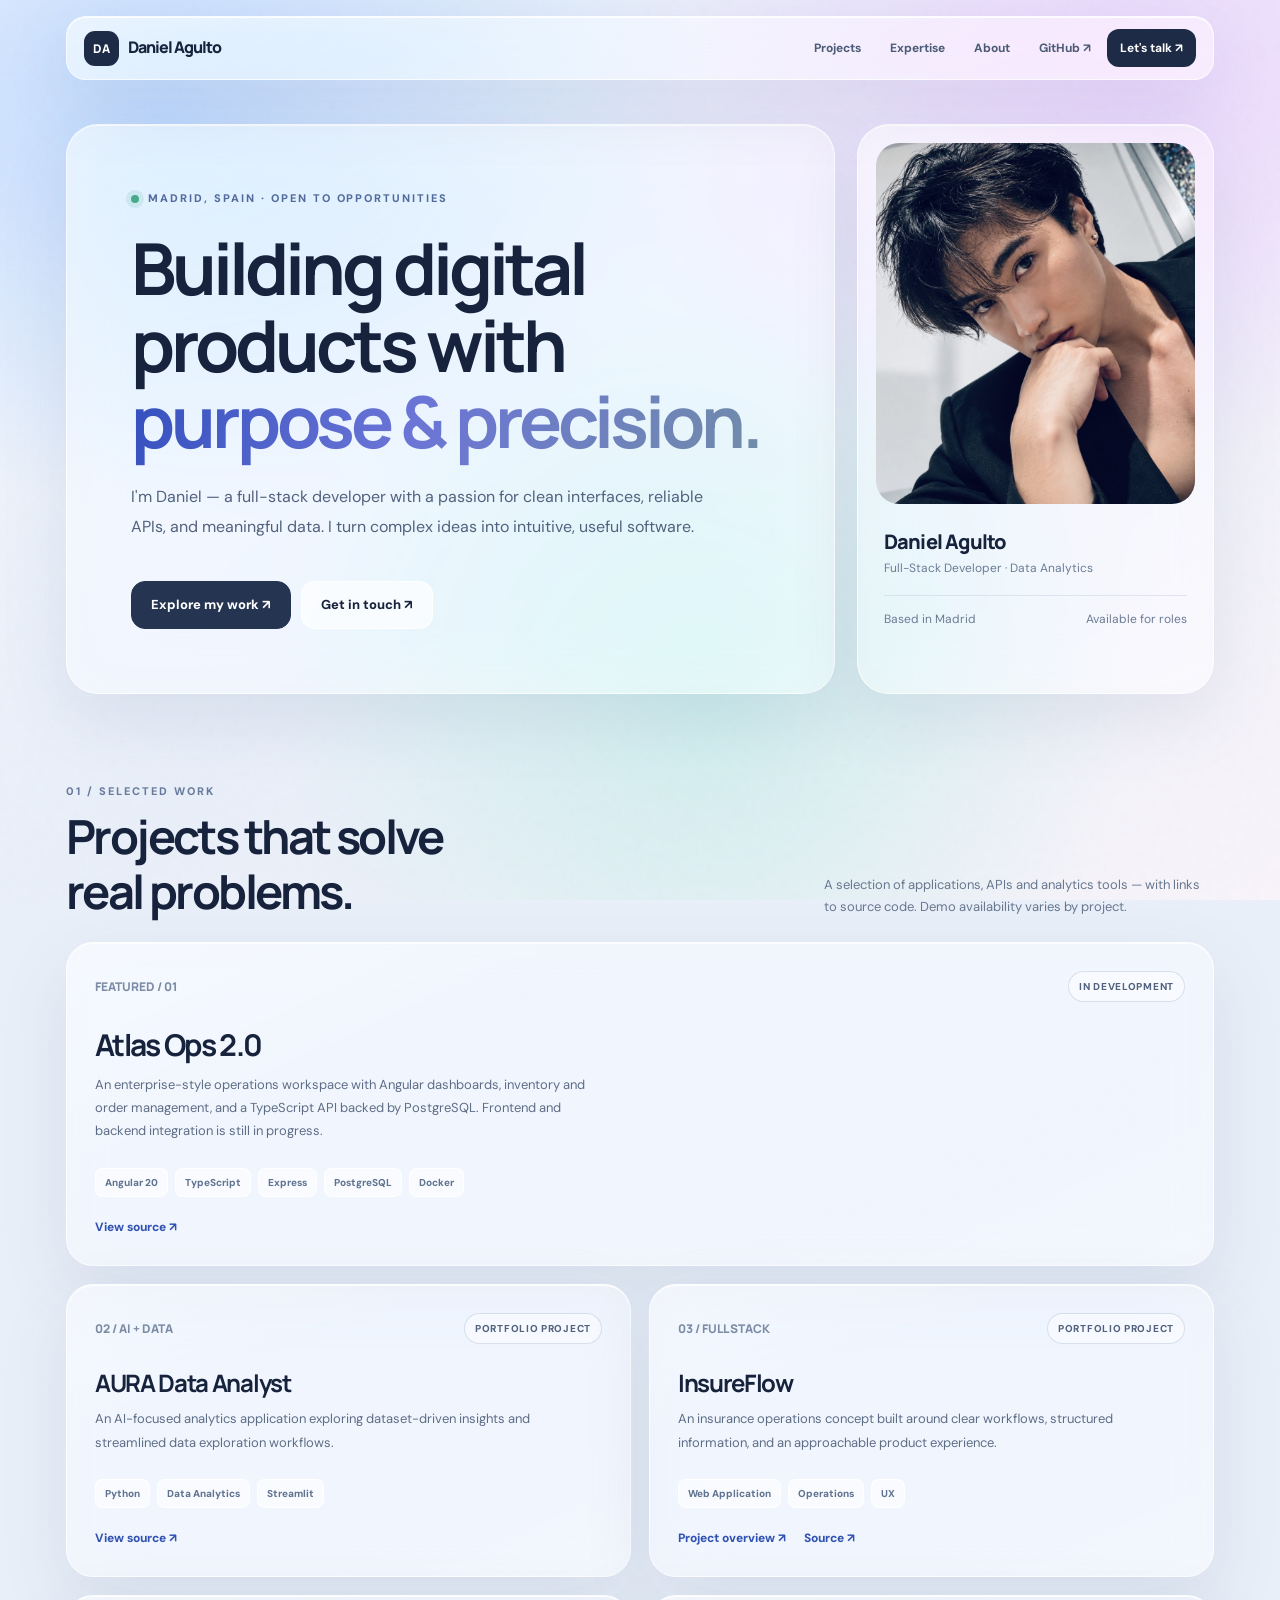
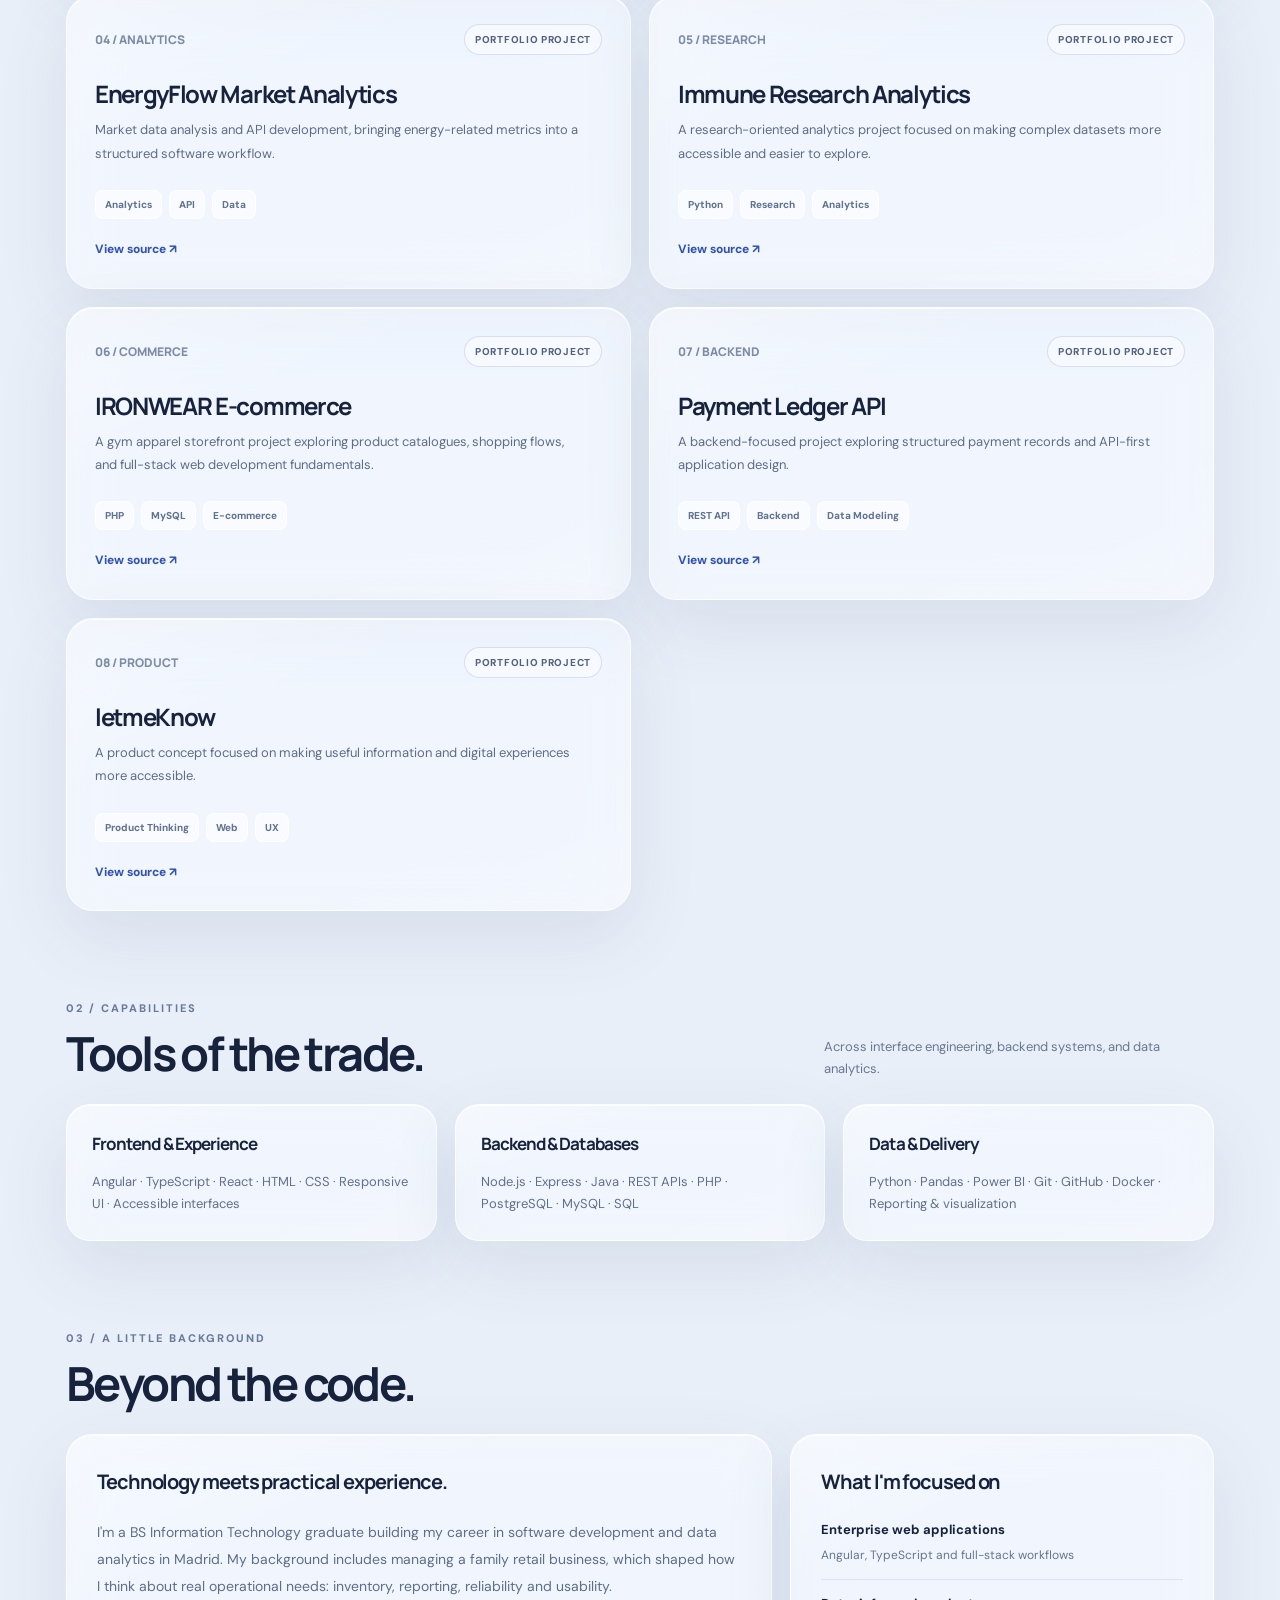
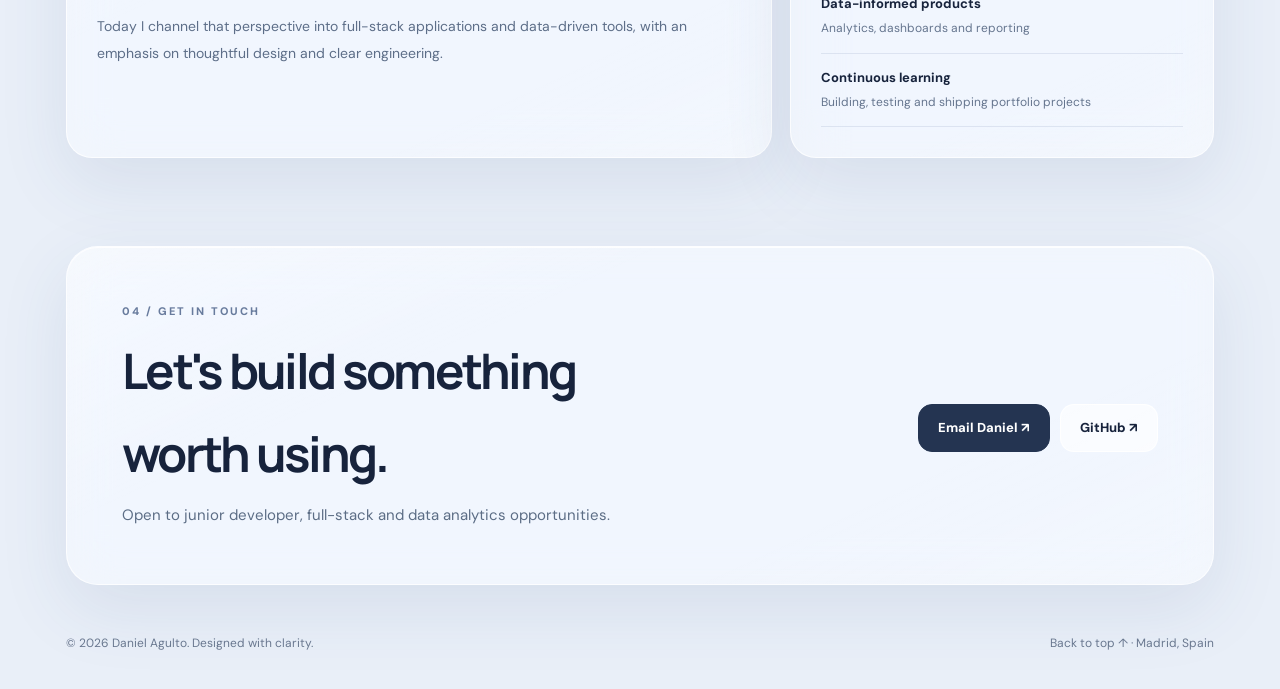
==== commit 322c7c1d: "Redesign portfolio with liquid-glass cards and updated project showcase" ====
--- a/index.html
+++ b/index.html
@@ -1,446 +1,42 @@
-<!DOCTYPE html>
+<!doctype html>
 <html lang="en">
 <head>
-<meta charset="UTF-8">
-<meta name="viewport" content="width=device-width, initial-scale=1.0">
-<title>Daniel Agulto — Full-Stack Developer &amp; Data Analytics | Madrid</title>
-<meta name="description" content="Daniel Agulto is a Madrid-based full-stack developer and aspiring data analyst building Java/Spring Boot APIs, React/TypeScript apps, and Python analytics dashboards with FastAPI, Streamlit, and Pandas. Explore live portfolio projects and source code.">
+<meta charset="utf-8">
+<meta name="viewport" content="width=device-width,initial-scale=1">
+<meta name="theme-color" content="#e9eff8">
+<meta name="description" content="Daniel Agulto — Madrid-based full-stack developer and data analytics enthusiast. Explore Angular, TypeScript, APIs, data platforms, and practical software projects.">
+<meta property="og:title" content="Daniel Agulto — Developer & Data Analytics">
+<meta property="og:description" content="Building considered digital products, data tools and full-stack applications.">
+<meta property="og:image" content="https://danielagulto.github.io/daniel.jpg">
 <link rel="canonical" href="https://danielagulto.github.io/">
-<meta name="author" content="Daniel L. Agulto Jr.">
-<meta name="robots" content="index, follow">
-<meta property="og:type" content="website">
-<meta property="og:url" content="https://danielagulto.github.io/">
-<meta property="og:site_name" content="Daniel Agulto — Portfolio">
-<meta property="og:image" content="https://danielagulto.github.io/daniel.jpg">
-<meta property="og:image:alt" content="Portrait of Daniel Agulto, full-stack developer and aspiring data analyst">
-<meta name="twitter:card" content="summary_large_image">
-<meta property="og:title" content="Daniel Agulto — Full-Stack Developer &amp; Data Analytics">
-<meta property="og:description" content="Madrid-based full-stack developer and aspiring data analyst building backend APIs, web applications, and practical analytics dashboards. Explore live demos and source code.">
-<meta name="theme-color" content="#101010">
-<link rel="icon" href="data:image/svg+xml,%3Csvg xmlns='http://www.w3.org/2000/svg' viewBox='0 0 32 32'%3E%3Crect width='32' height='32' fill='%2314172B'/%3E%3Ctext x='16' y='22' font-family='monospace' font-size='16' font-weight='bold' text-anchor='middle' fill='%23F6F6F9'%3EDA%3C/text%3E%3C/svg%3E">
+<title>Daniel Agulto — Full-Stack Developer & Data Analytics</title>
 <link rel="preconnect" href="https://fonts.googleapis.com">
 <link rel="preconnect" href="https://fonts.gstatic.com" crossorigin>
-<link href="https://fonts.googleapis.com/css2?family=IBM+Plex+Mono:wght@400;500;600&family=Instrument+Serif:ital@0;1&family=Inter:wght@400;500;600;700&family=Space+Grotesk:wght@400;500;600;700&display=swap" rel="stylesheet">
-<script type="application/ld+json">
-{"@context":"https://schema.org","@type":"Person","name":"Daniel L. Agulto Jr.","url":"https://danielagulto.github.io/","jobTitle":"Full-Stack Developer","email":"mailto:danielagultolim@gmail.com","address":{"@type":"PostalAddress","addressLocality":"Madrid","addressCountry":"ES"},"sameAs":["https://github.com/danielagulto"],"knowsAbout":["Java","Spring Boot","React","TypeScript","REST APIs","Python","FastAPI","Streamlit","Pandas","Data Analytics","SQL","PostgreSQL","MySQL","Node.js","PHP"]}
-</script>
+<link href="https://fonts.googleapis.com/css2?family=DM+Sans:wght@400;500;600;700&family=Manrope:wght@400;500;600;700;800&display=swap" rel="stylesheet">
 <style>
-:root{
-  color-scheme:dark;
-  --bg:#080D18;--panel:#101827;--panel-2:#141F31;--line:#26344A;
-  --ink:#F1F5FC;--muted:#A2B0C5;--accent:#63E6E2;--accent-2:#A8F36B;
-  --glow:rgba(99,230,226,.13);--mono:"IBM Plex Mono",ui-monospace,monospace;
-  --body:"Inter",system-ui,sans-serif;--display:"Space Grotesk",Inter,sans-serif;
-}
-*{box-sizing:border-box;margin:0}
-html{scroll-behavior:smooth;scroll-padding-top:88px;background:var(--bg)}
-body{background:radial-gradient(ellipse at 82% 0%,rgba(55,105,155,.18),transparent 38%),var(--bg);color:var(--ink);font:16px/1.65 var(--body);-webkit-font-smoothing:antialiased;overflow-x:hidden}
-body::before{content:"";position:fixed;inset:0;z-index:-1;pointer-events:none;opacity:.17;background-image:linear-gradient(rgba(148,170,200,.08) 1px,transparent 1px),linear-gradient(90deg,rgba(148,170,200,.08) 1px,transparent 1px);background-size:48px 48px;mask-image:linear-gradient(to bottom,#000,transparent 75%)}
-a{color:inherit;text-underline-offset:4px}
-:focus-visible{outline:2px solid var(--accent);outline-offset:4px}
-.skip-link{position:absolute;left:-999px;top:10px;z-index:30;background:var(--accent);color:#07111A;padding:10px 16px;border-radius:8px}
-.skip-link:focus{left:12px}
-.wrap{width:min(1160px,100%);margin-inline:auto;padding-inline:clamp(20px,5vw,56px)}
-h1,h2,h3.d,.num,.pill{font-family:var(--display);font-weight:600;letter-spacing:-.045em;line-height:1.02}
-.s{font-family:"Instrument Serif",Georgia,serif;font-style:italic;font-weight:400;letter-spacing:-.025em;color:var(--accent)}
-header{position:sticky;top:0;z-index:20;background:rgba(8,13,24,.78);backdrop-filter:blur(18px);-webkit-backdrop-filter:blur(18px);border-bottom:1px solid rgba(120,150,185,.18)}
-.titleblock{min-height:76px;display:flex;justify-content:space-between;align-items:center;gap:22px;padding-block:14px;font-size:13px;color:var(--muted)}
-.titleblock strong{font-family:var(--display);font-size:15px;letter-spacing:.1em;color:var(--ink)}
-nav{display:flex;flex-wrap:wrap;gap:5px}
-nav a{text-decoration:none;color:var(--muted);font-size:13px;padding:8px 11px;border-radius:7px;transition:color .2s,background .2s}
-nav a:hover{color:var(--accent);background:var(--glow)}
-.hero{display:grid;grid-template-columns:minmax(0,1.45fr) minmax(230px,.55fr);gap:clamp(32px,6vw,80px);align-items:center;padding:clamp(68px,10vw,128px) 0 clamp(50px,7vw,84px)!important}
-.eyebrow{display:flex;align-items:center;gap:11px;margin-bottom:28px;font:11px/1.5 var(--mono);text-transform:uppercase;letter-spacing:.11em;color:var(--accent)}
-.dot{width:8px;height:8px;border-radius:50%;background:var(--accent-2);box-shadow:0 0 0 5px rgba(168,243,107,.1)}
-h1{font-size:clamp(48px,7.5vw,96px);line-height:.99;margin-bottom:28px;max-width:850px}
-h1 .s{display:block;font-size:.92em;margin-top:10px}
-.lede{font-size:clamp(16px,1.5vw,18px);line-height:1.8;color:var(--muted);max-width:66ch}
-.cta-row,.actions{display:flex;flex-wrap:wrap;gap:10px 12px;margin-top:28px;align-items:center}
-.btn{display:inline-flex;align-items:center;justify-content:center;min-height:44px;padding:11px 19px;border:1px solid var(--accent);border-radius:8px;background:var(--accent);color:#07111A;font-size:13px;font-weight:700;text-decoration:none;transition:transform .2s,box-shadow .2s,background .2s}
-.btn:hover{transform:translateY(-2px);box-shadow:0 8px 26px rgba(99,230,226,.16);background:#8af3ef}
-.btn.ghost{background:transparent;color:var(--ink);border-color:var(--line)}
-.btn.ghost:hover{background:var(--panel-2);border-color:var(--accent);color:var(--accent)}
-.portrait{margin:0;max-width:320px;justify-self:end;position:relative;width:100%}
-.portrait-frame{position:relative;aspect-ratio:4/5;padding:8px;border:1px solid rgba(99,230,226,.45);border-radius:18px;background:linear-gradient(145deg,rgba(99,230,226,.13),rgba(168,243,107,.02));box-shadow:0 24px 80px rgba(0,0,0,.24)}
-.portrait-frame::before{content:"";position:absolute;inset:18px -12px -12px 18px;border:1px solid rgba(99,230,226,.22);border-radius:18px;z-index:-1}
-.portrait img{width:100%;height:100%;display:block;object-fit:cover;object-position:center;filter:grayscale(.65) contrast(1.04);border-radius:11px}
-.portrait figcaption{display:flex;flex-direction:column;gap:2px;padding-top:18px;font-size:14px}
-.portrait figcaption strong{font-family:var(--display);font-size:18px}
-.portrait figcaption span{font:11px var(--mono);color:var(--muted);text-transform:uppercase;letter-spacing:.07em}
-.factstrip{display:grid;grid-template-columns:repeat(4,minmax(0,1fr));border:1px solid var(--line);border-radius:14px;background:rgba(16,24,39,.72);overflow:hidden}
-.fact{padding:19px 20px;border-right:1px solid var(--line)}
-.fact:last-child{border-right:0}
-.fact .label{display:block!important;font:10px var(--mono)!important;letter-spacing:.12em;text-transform:uppercase;color:var(--muted)!important;margin:0 0 8px!important;padding:0!important;border:0!important}
-.fact .value{font-size:14px;font-weight:600;line-height:1.45}
-section{padding:clamp(68px,9vw,108px) 0}
-h2{font-size:clamp(40px,6.5vw,76px);margin-bottom:clamp(28px,4vw,44px)}
-h2 .s{display:inline}
-#skills{padding-top:clamp(70px,9vw,110px)}
-.skillgrid{display:grid;grid-template-columns:repeat(3,minmax(0,1fr));gap:34px 28px}
-.skillgrid>div{border-top:1px solid var(--line);padding-top:16px}
-.label{display:block;font-family:var(--display);font-size:19px;font-weight:600;margin-bottom:14px;color:var(--ink)}
-.taglist{display:flex;flex-wrap:wrap;gap:7px}
-.tag-pill{border:1px solid var(--line);padding:5px 10px;border-radius:6px;font-size:12px;color:#C7D2E2;background:rgba(16,24,39,.6)}
-.tag-pill.learning{border-style:dashed;border-color:rgba(99,230,226,.6);color:var(--accent)}
-.note{font-size:12px;color:var(--muted);margin-top:12px;line-height:1.65}
-.dark{background:linear-gradient(180deg,rgba(16,24,39,.9),rgba(8,13,24,.96));border-top:1px solid var(--line);border-bottom:1px solid var(--line)}
-.dark h2 .s,.dark .num{color:var(--accent)}
-.case{display:grid;grid-template-columns:66px minmax(0,1fr);gap:clamp(18px,3vw,36px);padding:34px clamp(18px,3vw,34px);margin:0 0 14px;border:1px solid var(--line);border-radius:16px;background:linear-gradient(120deg,rgba(20,31,49,.78),rgba(13,20,33,.6));transition:border-color .25s,transform .25s,background .25s}
-.case:hover{border-color:rgba(99,230,226,.55);transform:translateY(-2px);background:linear-gradient(120deg,rgba(20,38,55,.92),rgba(13,20,33,.78))}
-.num{font:12px var(--mono);color:var(--accent)!important;padding-top:8px;letter-spacing:.1em}
-.case h3{font-family:var(--display);font-size:clamp(25px,3.4vw,38px);letter-spacing:-.035em;margin-bottom:8px}
-.role{display:block;font:13px var(--mono);color:var(--accent);margin-bottom:16px}
-.case p{max-width:70ch;color:var(--muted);font-size:14px;line-height:1.8;margin-bottom:10px}
-.case .note{color:#8493A9}
-.stack{display:flex;flex-wrap:wrap;gap:7px;margin:14px 0}
-.stack span{font:10px var(--mono);color:#BDCCDF;border:1px solid #304158;padding:5px 8px;border-radius:5px;background:rgba(8,13,24,.5)}
-.points{padding-left:20px;color:var(--muted);margin:14px 0;max-width:72ch;font-size:13px;line-height:1.8}
-.points li{margin-bottom:5px}
-.shot{margin:18px 0}
-.shot img{width:100%;height:auto;display:block;border:1px solid var(--line);border-radius:12px}
-.shot figcaption{font-size:12px;color:var(--muted);padding-top:7px}
-.status{display:inline-block;border:1px dashed #4A5B72;color:var(--muted);padding:4px 10px;border-radius:6px;font:10px var(--mono);margin:4px 6px 4px 0}
-.status.done{border-style:solid;border-color:var(--accent-2);color:var(--accent-2)}
-.dark .btn{background:var(--accent);color:#07111A;border-color:var(--accent)}
-.dark .btn.ghost{background:transparent;color:var(--ink);border-color:var(--line)}
-.live{font:11px var(--mono);color:var(--ink);text-decoration:none;border-bottom:1px solid var(--accent);padding-bottom:3px}
-.live:hover{color:var(--accent)}
-.moreh{font-size:clamp(28px,4vw,42px);margin:58px 0 20px}
-.more{display:grid;grid-template-columns:repeat(2,minmax(0,1fr));gap:0 24px}
-.proj{padding:24px 22px;border:1px solid var(--line);border-radius:12px;margin-bottom:14px;background:rgba(16,24,39,.55)}
-.proj h3{font-family:var(--display);font-size:25px;margin-bottom:7px}
-.proj p{font-size:13px;line-height:1.75;color:var(--muted);margin-bottom:14px}
-.project-snapshot{border:1px solid var(--line);border-radius:12px;padding:18px;margin:20px 0;background:rgba(8,13,24,.45)}
-.snapshot-heading{display:flex;justify-content:space-between;gap:10px;flex-wrap:wrap;font:10px var(--mono);color:var(--accent);letter-spacing:.06em;margin-bottom:14px}
-.snapshot-grid,.screen-summary-grid{display:grid;grid-template-columns:repeat(2,minmax(0,1fr));gap:10px}
-.snapshot-grid>div,.screen-summary{padding:15px;border:1px solid var(--line);border-radius:8px;background:var(--panel)}
-.snapshot-grid span{display:block;font:10px var(--mono);color:var(--muted);margin-bottom:8px}
-.snapshot-grid strong{display:block;font-size:14px;margin-bottom:5px}
-.snapshot-grid small{font-size:11px;color:var(--muted)}
-#experience{background:rgba(16,24,39,.42);border-top:1px solid var(--line)}
-.job{display:grid;grid-template-columns:minmax(170px,.7fr) minmax(0,1.5fr);gap:8px 34px;padding:24px 0;border-top:1px solid var(--line)}
-.job-top h3{font:600 17px/1.4 var(--body)}
-.when,.where{display:block;color:var(--muted);font-size:12px}
-.job ul{padding-left:19px;grid-column:2;color:var(--muted);font-size:13px;line-height:1.8}
-.job li{margin-bottom:5px}
-.job .where{grid-column:2}
-#education{border-top:1px solid var(--line)}
-footer{background:transparent;text-align:left;padding:clamp(70px,10vw,120px) 0 40px;border-top:1px solid var(--line)}
-footer h2{font-size:clamp(46px,8vw,96px);margin-bottom:26px}
-.pill{display:inline-flex;align-items:center;background:var(--accent);color:#07111A;font-size:clamp(18px,3vw,30px);padding:15px 24px;border-radius:8px;text-decoration:none;box-shadow:none;transition:transform .2s,background .2s}
-.pill:hover{transform:translateY(-2px);background:var(--accent-2);box-shadow:none}
-.pill:active{transform:translateY(0);box-shadow:none}
-.row{display:flex;flex-wrap:wrap;gap:24px 60px;justify-content:space-between;margin-top:42px;text-align:left;font-size:13px}
-.meta div{padding:3px 0;color:var(--muted)}
-.meta a{color:var(--ink)}
-@keyframes rise{from{opacity:0;transform:translateY(18px)}to{opacity:1;transform:none}}
-@media (prefers-reduced-motion:no-preference){.hero>div:first-child{animation:rise .7s ease both}.portrait{animation:rise .8s .12s ease both}}
-@media (max-width:900px){.hero{grid-template-columns:minmax(0,1.2fr) minmax(190px,.6fr);gap:30px}.skillgrid{grid-template-columns:repeat(2,minmax(0,1fr))}.fact{padding:17px 14px}.fact .value{font-size:13px}}
-@media (max-width:680px){.titleblock{align-items:flex-start;flex-direction:column;gap:9px;padding-block:12px}.titleblock nav{gap:2px}.titleblock nav a{padding:6px 9px}.hero{grid-template-columns:1fr;padding-top:60px!important}.hero h1{font-size:clamp(46px,12vw,72px)}.portrait{max-width:260px;justify-self:start}.factstrip{grid-template-columns:repeat(2,minmax(0,1fr))}.fact:nth-child(2){border-right:0}.fact:nth-child(-n+2){border-bottom:1px solid var(--line)}.skillgrid,.more{grid-template-columns:1fr}.case{grid-template-columns:1fr;gap:12px;padding:24px 20px}.num{padding-top:0}.job{grid-template-columns:1fr;gap:7px}.job ul,.job .where{grid-column:1}.job ul{margin-top:8px}.row{gap:24px}.snapshot-grid,.screen-summary-grid{grid-template-columns:1fr}}
-@media (prefers-reduced-motion:reduce){html{scroll-behavior:auto}*,*::before,*::after{animation-duration:.01ms!important;animation-iteration-count:1!important;transition-duration:.01ms!important}}
-
-
-/* Motion system: subtle, polished, and respectful of reduced-motion settings */
-@keyframes portfolio-fade-up{from{opacity:0;transform:translate3d(0,24px,0)}to{opacity:1;transform:translate3d(0,0,0)}}
-@keyframes portfolio-fade-in{from{opacity:0}to{opacity:1}}
-@keyframes portfolio-glow{0%,100%{box-shadow:0 0 0 0 rgba(99,230,226,0)}50%{box-shadow:0 0 26px 1px rgba(99,230,226,.11)}}
-@keyframes portfolio-pulse{0%,100%{box-shadow:0 0 0 4px rgba(168,243,107,.10)}50%{box-shadow:0 0 0 8px rgba(168,243,107,0)}}
-@keyframes portfolio-scan{0%{transform:translateY(-120%);opacity:0}15%{opacity:.35}85%{opacity:.15}100%{transform:translateY(120%);opacity:0}}
-@media (prefers-reduced-motion:no-preference){
-  .eyebrow .dot{animation:portfolio-pulse 2.8s ease-in-out infinite}
-  .portrait-frame{animation:portfolio-glow 6s ease-in-out infinite}
-  .portrait-frame{overflow:hidden}
-  .portrait-frame::after{content:"";position:absolute;inset:0;pointer-events:none;background:linear-gradient(180deg,transparent 35%,rgba(99,230,226,.12) 50%,transparent 65%);transform:translateY(-120%);animation:portfolio-scan 7s ease-in-out 1.2s infinite}
-  .case,.proj,.skillgrid>div,.job,.fact{transition:transform .28s ease,border-color .28s ease,background-color .28s ease,box-shadow .28s ease}
-  .case:hover,.proj:hover{transform:translateY(-4px);box-shadow:0 16px 42px rgba(0,0,0,.18);border-color:rgba(99,230,226,.55)}
-  .skillgrid>div:hover{border-color:var(--accent);transform:translateY(-2px)}
-  .fact:hover{background:rgba(99,230,226,.045)}
-  .tag-pill{transition:color .2s ease,border-color .2s ease,background .2s ease,transform .2s ease}
-  .tag-pill:hover{transform:translateY(-2px);border-color:var(--accent);color:var(--accent);background:var(--glow)}
-  .btn,.live,.pill{transition:transform .22s ease,box-shadow .22s ease,color .22s ease,background .22s ease,border-color .22s ease}
-  .live:hover{transform:translateX(3px)}
-  .hero>div:first-child>*{animation:portfolio-fade-up .65s both}
-  .hero>div:first-child>.eyebrow{animation-delay:.04s}
-  .hero h1{animation-delay:.12s}
-  .hero .lede{animation-delay:.2s}
-  .hero .cta-row{animation-delay:.28s}
-  .portrait{animation:portfolio-fade-in .9s .18s both}
-  .factstrip{animation:portfolio-fade-up .65s .32s both}
-  .case,.proj,.skillgrid>div,.job{animation:portfolio-fade-up .55s both}
-  .case:nth-of-type(1){animation-delay:.04s}
-  .case:nth-of-type(2){animation-delay:.08s}
-  .case:nth-of-type(3){animation-delay:.12s}
-}
-.js-motion .reveal{opacity:0;transform:translateY(22px);transition:opacity .65s ease,transform .65s cubic-bezier(.2,.7,.2,1)}
-.js-motion .reveal.is-visible{opacity:1;transform:translateY(0)}
-@media (prefers-reduced-motion:reduce){
-  html{scroll-behavior:auto}
-  *,*::before,*::after{animation:none!important;transition:none!important;scroll-behavior:auto!important}
-  .js-motion .reveal{opacity:1;transform:none}
-}
-
+:root{--ink:#17233c;--muted:#65738c;--line:rgba(255,255,255,.74);--glass:rgba(255,255,255,.43);--glass-deep:rgba(255,255,255,.62);--shadow:0 24px 70px rgba(45,75,124,.10),inset 0 1px 0 rgba(255,255,255,.85);--blue:#4464d9;--radius:27px}
+*{box-sizing:border-box}html{scroll-behavior:smooth;scroll-padding-top:100px}body{margin:0;min-height:100vh;color:var(--ink);font:15px/1.7 "DM Sans",sans-serif;background:#e9eff8;overflow-x:hidden}body:before{content:"";position:fixed;inset:0;z-index:-2;pointer-events:none;background:radial-gradient(ellipse at 13% 13%,rgba(190,217,255,.92),transparent 35%),radial-gradient(ellipse at 88% 9%,rgba(237,208,255,.74),transparent 34%),radial-gradient(ellipse at 55% 77%,rgba(182,235,228,.55),transparent 43%),linear-gradient(135deg,#f1f6fd,#e9eff9 45%,#f8f4fa)}body:after{content:"";position:fixed;inset:0;z-index:-1;pointer-events:none;opacity:.23;background-image:url("data:image/svg+xml,%3Csvg viewBox='0 0 160 160' xmlns='http://www.w3.org/2000/svg'%3E%3Cfilter id='n'%3E%3CfeTurbulence type='fractalNoise' baseFrequency='.7' numOctaves='3' stitchTiles='stitch'/%3E%3C/filter%3E%3Crect width='100%25' height='100%25' filter='url(%23n)' opacity='.13'/%3E%3C/svg%3E")}a{color:inherit}button,a{-webkit-tap-highlight-color:transparent}:focus-visible{outline:3px solid #5474ef;outline-offset:4px}.shell{max-width:1200px;margin:auto;padding:0 26px}.glass{background:var(--glass);border:1px solid var(--line);box-shadow:var(--shadow);backdrop-filter:blur(25px) saturate(165%);-webkit-backdrop-filter:blur(25px) saturate(165%);position:relative;overflow:hidden}.glass:before{content:"";pointer-events:none;position:absolute;inset:0;border-radius:inherit;background:linear-gradient(155deg,rgba(255,255,255,.42),transparent 32%,transparent 72%,rgba(255,255,255,.2));opacity:.75}.glass>*{position:relative}.topbar{position:sticky;top:16px;z-index:30;max-width:1200px;margin:16px auto 0;padding:0 26px}.nav{display:flex;align-items:center;justify-content:space-between;gap:16px;border-radius:20px;padding:12px 17px}.brand{font:800 16px "Manrope",sans-serif;letter-spacing:-.06em;text-decoration:none;white-space:nowrap}.brand span{display:inline-grid;place-items:center;width:35px;height:35px;background:#1e2b46;color:white;border-radius:11px;margin-right:9px;font-size:12px;letter-spacing:0}.links{display:flex;align-items:center;gap:3px;flex-wrap:wrap}.links a{font-size:12px;font-weight:700;color:#4c5b75;text-decoration:none;padding:9px 13px;border-radius:12px}.links a:hover{background:rgba(255,255,255,.65);color:#263b89}.nav-contact{background:#1e2b46!important;color:white!important}.hero{display:grid;grid-template-columns:1.55fr .72fr;gap:22px;margin-top:44px}.hero-copy{padding:clamp(32px,5vw,65px);border-radius:32px;min-height:480px;display:flex;flex-direction:column;justify-content:center}.eyebrow{font-size:11px;letter-spacing:.18em;text-transform:uppercase;font-weight:800;color:#526b9c;display:flex;align-items:center;gap:9px}.dot{width:8px;height:8px;background:#49a98b;border-radius:50%;box-shadow:0 0 0 5px rgba(73,169,139,.14)}h1,h2,h3,p{margin-top:0}h1,h2,h3{font-family:"Manrope",sans-serif;letter-spacing:-.055em}h1{font-size:clamp(45px,5.6vw,75px);line-height:1.07;margin:22px 0}.gradient{background:linear-gradient(110deg,#324fbe,#6b75d6 45%,#718ca9);-webkit-background-clip:text;background-clip:text;color:transparent}.lead{font-size:16px;max-width:610px;color:#52627e;line-height:1.85}.actions{display:flex;gap:10px;flex-wrap:wrap;margin-top:24px}.button{display:inline-flex;align-items:center;justify-content:center;gap:8px;text-decoration:none;font-size:13px;font-weight:800;border-radius:14px;padding:12px 19px;border:1px solid rgba(255,255,255,.86);background:rgba(255,255,255,.65);transition:transform .2s,background .2s,box-shadow .2s}.button:hover{transform:translateY(-3px);box-shadow:0 12px 25px rgba(55,72,125,.12)}.button.primary{background:#243451;color:#fff;border-color:#243451}.hero-aside{border-radius:32px;padding:18px;display:flex;flex-direction:column;gap:14px}.portrait{width:100%;aspect-ratio:1/1.13;object-fit:cover;object-position:center;border-radius:23px;display:block;background:#d4e0f0}.aside-bottom{padding:10px 8px 3px}.aside-bottom strong{display:block;font:800 20px "Manrope",sans-serif;letter-spacing:-.04em}.aside-bottom span{color:#6c7b94;font-size:12px}.mini-line{display:flex;justify-content:space-between;gap:8px;margin-top:14px;border-top:1px solid rgba(111,139,179,.18);padding-top:13px;color:#52617a;font-size:12px}.section{padding-top:88px}.section-head{display:flex;justify-content:space-between;align-items:end;gap:20px;margin-bottom:24px}.kicker{font-size:11px;letter-spacing:.18em;text-transform:uppercase;color:#687b9d;font-weight:800;margin-bottom:8px}.section h2{font-size:clamp(31px,4vw,47px);line-height:1.16;margin:0}.section-desc{color:#687890;font-size:13px;max-width:390px;margin:0}.featured{display:grid;grid-template-columns:repeat(2,minmax(0,1fr));gap:18px}.project{border-radius:var(--radius);padding:28px;min-height:285px;display:flex;flex-direction:column;transition:transform .25s,box-shadow .25s}.project:hover,.skill:hover{transform:translateY(-4px);box-shadow:0 27px 70px rgba(53,80,125,.16),inset 0 1px 0 white}.project-top{display:flex;align-items:center;justify-content:space-between;gap:12px}.number{font:800 12px "Manrope",sans-serif;color:#7d8ca5}.flag{font-size:10px;letter-spacing:.07em;text-transform:uppercase;border:1px solid rgba(95,118,158,.2);background:rgba(255,255,255,.45);border-radius:30px;padding:6px 10px;color:#52627e;font-weight:800}.project h3{font-size:24px;line-height:1.25;margin:24px 0 9px}.project p{font-size:13px;line-height:1.8;color:#5e6d86;max-width:490px}.tags{display:flex;gap:7px;flex-wrap:wrap;margin:12px 0 20px}.tags span{font-size:10px;font-weight:800;color:#607391;background:rgba(255,255,255,.55);border:1px solid rgba(255,255,255,.9);border-radius:8px;padding:5px 9px}.project-links{display:flex;gap:18px;flex-wrap:wrap;margin-top:auto}.project-links a{font-size:12px;font-weight:800;text-decoration:none;color:#3152b1}.project-links a:hover{text-decoration:underline}.wide{grid-column:span 2;min-height:260px}.wide h3{font-size:30px}.skills{display:grid;grid-template-columns:repeat(3,1fr);gap:18px}.skill{border-radius:24px;padding:25px;transition:transform .25s,box-shadow .25s}.skill h3{font-size:17px;margin:0 0 12px}.skill p{font-size:13px;color:#60708a;margin:0}.about-grid{display:grid;grid-template-columns:1.25fr .75fr;gap:18px}.about-card{border-radius:26px;padding:30px}.about-card p{color:#5d6e88;font-size:14px;line-height:1.9}.about-card h3{font-size:20px}.timeline{display:grid;gap:13px}.timeline div{padding-bottom:12px;border-bottom:1px solid rgba(92,116,153,.14)}.timeline strong{display:block;font-size:13px}.timeline span{font-size:12px;color:#65758e}.contact{margin:88px 0 24px;padding:clamp(30px,5vw,55px);border-radius:32px;display:flex;justify-content:space-between;align-items:center;gap:20px}.contact h2{font-size:clamp(30px,4vw,49px);margin:8px 0}.contact p{color:#5c6d85;margin:0}.footer{display:flex;justify-content:space-between;gap:15px;padding:24px 0 36px;color:#6b7990;font-size:12px}.footer a{text-decoration:none}.footer a:hover{text-decoration:underline}@media(max-width:900px){.hero{grid-template-columns:1.25fr .75fr}.hero-copy{padding:34px}.skills{grid-template-columns:repeat(2,1fr)}}@media(max-width:680px){.shell,.topbar{padding-left:16px;padding-right:16px}.topbar{top:8px;margin-top:8px}.nav{align-items:flex-start;flex-direction:column;gap:7px}.links{width:100%}.links a{padding:7px 9px;font-size:11px}.hero{grid-template-columns:1fr;margin-top:18px}.hero-copy{min-height:auto;padding:32px 25px}.hero-aside{display:grid;grid-template-columns:110px 1fr;align-items:center}.portrait{aspect-ratio:1}.aside-bottom{padding:0}.mini-line{flex-direction:column;margin-top:8px;padding-top:7px}.featured,.skills,.about-grid{grid-template-columns:1fr}.wide{grid-column:span 1}.section{padding-top:64px}.section-head{align-items:flex-start;flex-direction:column}.project{min-height:270px}.contact{margin-top:65px;align-items:flex-start;flex-direction:column}.footer{flex-direction:column}}@media(prefers-reduced-motion:reduce){html{scroll-behavior:auto}*,*:before,*:after{transition:none!important;animation:none!important}}@supports not (backdrop-filter:blur(1px)){.glass{background:rgba(255,255,255,.92)}}
 </style>
 </head>
 <body>
-<a class="skip-link" href="#main">Skip to content</a>
-<header>
-  <div class="wrap titleblock">
-    <div><strong>D. AGULTO JR.</strong> — full-stack developer · data analytics</div>
-    <nav aria-label="Primary"><a href="#skills">Skills</a><a href="#work">Work</a><a href="#experience">Experience</a><a href="#education">Education</a><a href="#contact">Contact</a></nav>
-  </div>
-</header>
-
-<main id="main">
-<div class="wrap">
-  <section class="hero" id="top" style="padding-bottom:clamp(36px,6vw,72px)">
-    <div>
-      <p class="eyebrow"><span class="dot"></span>Open to work · Madrid, Spain</p>
-      <h1>I build products <span class="s">from the database up.</span></h1>
-      <p class="lede">Madrid-based full-stack developer and aspiring data analyst building backend APIs, web applications, and practical analytics dashboards. My projects span Java and Spring Boot, React and TypeScript, Python, FastAPI, Streamlit, Pandas, PostgreSQL, and MySQL. I turn business requirements into usable software, from relational data models and REST endpoints to dashboards and CSV reports. Founder of letmeKnow; open to junior full-stack, backend, and data analyst opportunities.</p>
-      <div class="cta-row">
-        <a class="btn" href="mailto:danielagultolim@gmail.com">Email me</a>
-        <a class="btn ghost" href="insureflow.html">See InsureFlow</a>
-        <a class="btn ghost" href="https://github.com/danielagulto" target="_blank" rel="noopener">GitHub</a>
-      </div>
-    </div>
-    <figure class="portrait"><div class="portrait-frame"><img src="daniel.jpg" width="900" height="1200" alt="Portrait of Daniel Agulto" fetchpriority="high"></div><figcaption><strong>Daniel Agulto</strong><span>Full-stack developer · Madrid</span></figcaption></figure>
-  </section>
-  <div class="factstrip">
-    <div class="fact"><span class="label" style="border:0;margin:0;padding:0;font-weight:400">Location</span><span class="value">Madrid, Spain</span></div>
-    <div class="fact"><span class="label" style="border:0;margin:0;padding:0;font-weight:400">Status</span><span class="value">Open to work</span></div>
-    <div class="fact"><span class="label" style="border:0;margin:0;padding:0;font-weight:400">Work permit</span><span class="value">Spanish work authorization</span></div>
-    <div class="fact"><span class="label" style="border:0;margin:0;padding:0;font-weight:400">Education</span><span class="value">B.S. IT </span></div>
-  </div>
-</div>
-
-<section id="skills"><div class="wrap">
-  <h2>Skills <span class="s">the stack.</span></h2>
-  <div class="skillgrid">
-    <div><div class="label">Backend &amp; data</div><div class="taglist"><span class="tag-pill">Java</span><span class="tag-pill">Spring Boot</span><span class="tag-pill">REST API design</span><span class="tag-pill">Spring Data JPA</span><span class="tag-pill">Node.js</span><span class="tag-pill">PHP</span><span class="tag-pill">PostgreSQL</span><span class="tag-pill">MySQL</span><span class="tag-pill">MariaDB</span><span class="tag-pill">SQL query optimization</span><span class="tag-pill">CRUD design</span></div></div>
-    <div><div class="label">Frontend</div><div class="taglist"><span class="tag-pill">JavaScript (ES6+)</span><span class="tag-pill">React</span><span class="tag-pill">TypeScript</span><span class="tag-pill">HTML5</span><span class="tag-pill">CSS3</span><span class="tag-pill">Responsive design</span><span class="tag-pill">Figma (foundational)</span></div></div>
-    <div><div class="label">Engineering</div><div class="taglist"><span class="tag-pill">Git &amp; GitHub</span><span class="tag-pill">GitHub Actions (CI)</span><span class="tag-pill">JUnit 5 / MockMvc</span><span class="tag-pill">Docker Compose</span><span class="tag-pill">Spring Security (HTTP Basic)</span><span class="tag-pill">Database design fundamentals</span><span class="tag-pill">Automated testing</span><span class="tag-pill">VS Code</span><span class="tag-pill">XAMPP</span><span class="tag-pill">AI-assisted development</span></div></div>
-    <div><div class="label">Data &amp; reporting</div><div class="taglist"><span class="tag-pill">Python</span><span class="tag-pill">Pandas</span><span class="tag-pill">Streamlit</span><span class="tag-pill">CSV processing</span><span class="tag-pill">Data cleaning &amp; validation</span><span class="tag-pill">Reconciliation &amp; exception reporting</span><span class="tag-pill">KPI reporting</span></div></div>
-    <div><div class="label">Professional</div><div class="taglist"><span class="tag-pill">Independent project delivery</span><span class="tag-pill">Requirements gathering</span><span class="tag-pill">Process improvement</span><span class="tag-pill">Team leadership</span><span class="tag-pill">Training &amp; mentoring</span></div></div>
-    <div><div class="label">Currently developing</div><div class="taglist"><span class="tag-pill learning">Next.js</span><span class="tag-pill learning">CI/CD pipelines</span><span class="tag-pill learning">Advanced automated testing</span></div><div class="note">Python is already used in the analytics and API projects featured below.</div></div>
-  </div>
+<a href="#main" style="position:absolute;left:-9999px" onfocus="this.style.left='12px'" onblur="this.style.left='-9999px'">Skip to content</a>
+<div class="topbar"><nav class="nav glass" aria-label="Main navigation"><a class="brand" href="#top"><span>DA</span>Daniel Agulto</a><div class="links"><a href="#projects">Projects</a><a href="#expertise">Expertise</a><a href="#about">About</a><a href="https://github.com/danielagulto" target="_blank" rel="noopener noreferrer">GitHub ↗</a><a class="nav-contact" href="#contact">Let's talk ↗</a></div></nav></div>
+<main id="main" class="shell">
+<section class="hero" id="top" aria-labelledby="hero-title"><div class="hero-copy glass"><div class="eyebrow"><span class="dot"></span> Madrid, Spain · Open to opportunities</div><h1 id="hero-title">Building digital products with <span class="gradient">purpose & precision.</span></h1><p class="lead">I'm Daniel — a full-stack developer with a passion for clean interfaces, reliable APIs, and meaningful data. I turn complex ideas into intuitive, useful software.</p><div class="actions"><a class="button primary" href="#projects">Explore my work ↗</a><a class="button" href="mailto:danielagultolim@gmail.com">Get in touch ↗</a></div></div><aside class="hero-aside glass" aria-label="Profile"><img class="portrait" src="daniel.jpg" alt="Portrait of Daniel Agulto"><div class="aside-bottom"><strong>Daniel Agulto</strong><span>Full-Stack Developer · Data Analytics</span><div class="mini-line"><span>Based in Madrid</span><span>Available for roles</span></div></div></aside></section>
+<section class="section" id="projects"><div class="section-head"><div><div class="kicker">01 / Selected work</div><h2>Projects that solve<br>real problems.</h2></div><p class="section-desc">A selection of applications, APIs and analytics tools — with links to source code. Demo availability varies by project.</p></div>
+<div class="featured">
+<article class="project glass wide"><div class="project-top"><span class="number">FEATURED / 01</span><span class="flag">In development</span></div><h3>Atlas Ops 2.0</h3><p>An enterprise-style operations workspace with Angular dashboards, inventory and order management, and a TypeScript API backed by PostgreSQL. Frontend and backend integration is still in progress.</p><div class="tags"><span>Angular 20</span><span>TypeScript</span><span>Express</span><span>PostgreSQL</span><span>Docker</span></div><div class="project-links"><a href="https://github.com/danielagulto/atlas-ops-2." target="_blank" rel="noopener noreferrer">View source ↗</a></div></article>
+<article class="project glass"><div class="project-top"><span class="number">02 / AI + DATA</span><span class="flag">Portfolio project</span></div><h3>AURA Data Analyst</h3><p>An AI-focused analytics application exploring dataset-driven insights and streamlined data exploration workflows.</p><div class="tags"><span>Python</span><span>Data Analytics</span><span>Streamlit</span></div><div class="project-links"><a href="https://github.com/danielagulto/aura-data-analyst" target="_blank" rel="noopener noreferrer">View source ↗</a></div></article>
+<article class="project glass"><div class="project-top"><span class="number">03 / FULL STACK</span><span class="flag">Portfolio project</span></div><h3>InsureFlow</h3><p>An insurance operations concept built around clear workflows, structured information, and an approachable product experience.</p><div class="tags"><span>Web Application</span><span>Operations</span><span>UX</span></div><div class="project-links"><a href="insureflow.html">Project overview ↗</a><a href="https://github.com/danielagulto/insureflow-portfolio" target="_blank" rel="noopener noreferrer">Source ↗</a></div></article>
+<article class="project glass"><div class="project-top"><span class="number">04 / ANALYTICS</span><span class="flag">Portfolio project</span></div><h3>EnergyFlow Market Analytics</h3><p>Market data analysis and API development, bringing energy-related metrics into a structured software workflow.</p><div class="tags"><span>Analytics</span><span>API</span><span>Data</span></div><div class="project-links"><a href="https://github.com/danielagulto/energyflow-market-analytics-api" target="_blank" rel="noopener noreferrer">View source ↗</a></div></article>
+<article class="project glass"><div class="project-top"><span class="number">05 / RESEARCH</span><span class="flag">Portfolio project</span></div><h3>Immune Research Analytics</h3><p>A research-oriented analytics project focused on making complex datasets more accessible and easier to explore.</p><div class="tags"><span>Python</span><span>Research</span><span>Analytics</span></div><div class="project-links"><a href="https://github.com/danielagulto/immune-research-analytics" target="_blank" rel="noopener noreferrer">View source ↗</a></div></article>
+<article class="project glass"><div class="project-top"><span class="number">06 / COMMERCE</span><span class="flag">Portfolio project</span></div><h3>IRONWEAR E-commerce</h3><p>A gym apparel storefront project exploring product catalogues, shopping flows, and full-stack web development fundamentals.</p><div class="tags"><span>PHP</span><span>MySQL</span><span>E-commerce</span></div><div class="project-links"><a href="https://github.com/danielagulto/ironwear-ecommerce" target="_blank" rel="noopener noreferrer">View source ↗</a></div></article>
+<article class="project glass"><div class="project-top"><span class="number">07 / BACKEND</span><span class="flag">Portfolio project</span></div><h3>Payment Ledger API</h3><p>A backend-focused project exploring structured payment records and API-first application design.</p><div class="tags"><span>REST API</span><span>Backend</span><span>Data Modeling</span></div><div class="project-links"><a href="https://github.com/danielagulto/payment-ledger-api" target="_blank" rel="noopener noreferrer">View source ↗</a></div></article>
+<article class="project glass"><div class="project-top"><span class="number">08 / PRODUCT</span><span class="flag">Portfolio project</span></div><h3>letmeKnow</h3><p>A product concept focused on making useful information and digital experiences more accessible.</p><div class="tags"><span>Product Thinking</span><span>Web</span><span>UX</span></div><div class="project-links"><a href="https://github.com/danielagulto/letmeknow" target="_blank" rel="noopener noreferrer">View source ↗</a></div></article>
 </div></section>
-
-<section id="work" class="dark"><div class="wrap">
-  <h2>Selected work <span class="s">ten projects.</span></h2>
-
-  <article class="case" aria-labelledby="immune-analytics-title">
-    <div class="num" aria-hidden="true">01</div>
-    <div>
-      <h3 class="d" id="immune-analytics-title">Immune Research Analytics Dashboard</h3>
-      <span class="role">Full-stack data dashboard</span>
-      <div class="stack"><span>Python</span><span>FastAPI</span><span>SQLite</span><span>JavaScript</span><span>Chart.js</span><span>REST API</span></div>
-      <p>An interactive research-data dashboard built around 90 synthetic sample records. It presents cohort and response-group summaries, monthly trends, searchable sample records, and CSV export through a documented FastAPI backend.</p>
-      <p class="note">Independent portfolio demo; synthetic data only, not for clinical use.</p>
-      <div class="actions">
-        <a class="btn" href="https://immune-research-analytics.onrender.com" target="_blank" rel="noopener">Live demo</a>
-        <a class="live" href="https://immune-research-analytics.onrender.com/docs" target="_blank" rel="noopener">API documentation</a>
-        <a class="live" href="https://github.com/danielagulto/immune-research-analytics" target="_blank" rel="noopener">Source on GitHub</a>
-      </div>
-    </div>
-  </article>
-
-  <article class="case" aria-labelledby="biomarker-explorer-title">
-    <div class="num" aria-hidden="true">02</div>
-    <div>
-      <h3 class="d" id="biomarker-explorer-title">Biomarker Response Explorer</h3>
-      <span class="role">Machine-learning API &amp; model explorer</span>
-      <div class="stack"><span>Python</span><span>FastAPI</span><span>scikit-learn</span><span>SQLite</span><span>Logistic regression</span><span>JavaScript</span><span>Chart.js</span></div>
-      <p>A browser-based model explorer with a synthetic 240-record dataset, feature-coefficient visualization, confusion matrix, searchable participant records, CSV export, and an interactive prediction sandbox backed by a scikit-learn pipeline.</p>
-      <p class="note">Independent educational prototype. Synthetic records and illustrative model scores only; not clinically validated and not for medical decisions.</p>
-      <div class="actions">
-        <a class="btn" href="https://biomarker-response-explorer.onrender.com" target="_blank" rel="noopener">Live demo</a>
-        <a class="live" href="https://biomarker-response-explorer.onrender.com/docs" target="_blank" rel="noopener">API documentation</a>
-        <a class="live" href="https://github.com/danielagulto/biomarker-response-explorer" target="_blank" rel="noopener">Source on GitHub</a>
-      </div>
-    </div>
-  </article>
-
-  <article class="case" aria-labelledby="insureflow-title">
-    <div class="num" aria-hidden="true">03</div>
-    <div>
-      <h3 class="d" id="insureflow-title">InsureFlow — Insurance Operations Portfolio</h3>
-      <span class="role">Designer &amp; developer · featured project</span>
-      <div class="stack"><span>Java 21</span><span>Spring Boot 3</span><span>Spring Security</span><span>Spring Data JPA</span><span>React 18</span><span>TypeScript</span><span>Vite</span><span>H2 / MariaDB</span><span>JUnit 5</span><span>GitHub Actions</span><span>Docker Compose</span></div>
-      <p>A full-stack operations workspace for an insurance back office: a React and TypeScript single-page app on top of a Spring Boot REST API with relational persistence. It centralises customers, policies, application processing and renewal tracking in one authenticated dashboard. It is an independent demo that runs on synthetic data, not a production insurance platform.</p>
-      <ul class="points">
-        <li>Customer and policy CRUD with Bean Validation and duplicate protection (email, policy number).</li>
-        <li>Application workflow: Submitted, In review, Approved, Declined.</li>
-        <li>Dashboard metrics and a 60-day renewal view computed from live API data.</li>
-        <li>Spring Security with HTTP Basic, BCrypt-hashed credentials supplied by environment variables, and a sign-in/sign-out flow.</li>
-        <li>5 backend tests (JUnit 5, MockMvc) and a GitHub Actions workflow for backend tests and the frontend build; Docker Compose setup with MariaDB.</li>
-      </ul>
-      <div class="project-snapshot" aria-label="InsureFlow feature overview; this is a feature summary, not a product screenshot">
-        <div class="snapshot-heading"><span>INSUREFLOW / OPERATIONS</span><span>FEATURE MAP · DEMO DATA</span></div>
-        <div class="snapshot-grid">
-          <div><span>01 / RECORDS</span><strong>Customers</strong><small>Search, create, edit, delete</small></div>
-          <div><span>02 / POLICIES</span><strong>Policy portfolio</strong><small>Premiums, status, expiry dates</small></div>
-          <div><span>03 / WORKFLOW</span><strong>Applications</strong><small>Submitted → review → decision</small></div>
-          <div><span>04 / OVERVIEW</span><strong>Renewals &amp; KPIs</strong><small>Metrics from API data</small></div>
-        </div>
-      </div>
-      <span class="status done">Core features implemented</span><span class="status">Public hosted demo: not live yet</span>
-      <div class="actions">
-        <a class="btn" href="insureflow.html">Project details</a>
-        <a class="live" href="https://github.com/danielagulto/insureflow-portfolio" target="_blank" rel="noopener">Source on GitHub</a>
-        <a class="live" href="mailto:danielagultolim@gmail.com?subject=InsureFlow%20demo%20request">Request a demo</a>
-      </div>
-      <p class="note">Planned, not built yet: document center, multi-user role-based access, hosted demo.</p>
-    </div>
-  </article>
-
-  <article class="case" aria-labelledby="payment-ledger-title">
-    <div class="num" aria-hidden="true">04</div>
-    <div>
-      <h3 class="d" id="payment-ledger-title">Payment Ledger API</h3>
-      <span class="role">Backend API · payments and ledger workflows</span>
-      <div class="stack"><span>Python</span><span>FastAPI</span><span>REST API</span><span>Docker</span><span>OpenAPI</span></div>
-      <p>A backend API portfolio project for payment-ledger workflows, with endpoints for customers, payment plans and payments. The interactive API documentation makes the available routes easy to inspect and test.</p>
-      <p class="note">Independent portfolio demo. Use synthetic data only.</p>
-      <div class="actions">
-        <a class="btn" href="https://payment-ledger-api-04yd.onrender.com/docs" target="_blank" rel="noopener">Live API docs</a>
-        <a class="live" href="https://payment-ledger-api-04yd.onrender.com/openapi.json" target="_blank" rel="noopener">OpenAPI schema</a>
-        <a class="live" href="https://github.com/danielagulto/payment-ledger-api" target="_blank" rel="noopener">Source on GitHub</a>
-      </div>
-    </div>
-  </article>
-
-  <article class="case" aria-labelledby="recoveries-dashboard-title">
-    <div class="num" aria-hidden="true">05</div>
-    <div>
-      <h3 class="d" id="recoveries-dashboard-title">Recoveries Operations Dashboard</h3>
-      <span class="role">Flask dashboard · case tracking and follow-up operations</span>
-      <div class="stack"><span>Python</span><span>Flask</span><span>SQLite</span><span>HTML</span><span>CSS</span><span>Search &amp; filtering</span></div>
-      <p>A responsive operations dashboard for reviewing fictional overdue accounts, monitoring open cases and balances, filtering by status, and recording follow-up notes. It includes a health-check endpoint and a straightforward case-management workflow.</p>
-      <p class="note">Independent portfolio demo with fictional records. Persistence depends on the hosting storage configuration.</p>
-      <div class="actions">
-        <a class="btn" href="https://recoveries-operations-dashboard.onrender.com" target="_blank" rel="noopener">Live demo</a>
-        <a class="live" href="https://github.com/danielagulto/recoveries-operations-dashboard" target="_blank" rel="noopener">Source on GitHub</a>
-      </div>
-    </div>
-  </article>
-
-  <article class="case" aria-labelledby="payment-reconciliation-title">
-    <div class="num" aria-hidden="true">06</div>
-    <div>
-      <h3 class="d" id="payment-reconciliation-title">Payment Reconciliation Analytics</h3>
-      <span class="role">Data analytics app · payment matching and exception reporting</span>
-      <div class="stack"><span>Python</span><span>Streamlit</span><span>Pandas</span><span>CSV processing</span><span>Data validation</span></div>
-      <p>A Streamlit analytics app that compares internal payment records with bank or partner remittance exports, matches transactions by reference and amount, summarizes missing or mismatched records, and exports reconciliation results as CSV.</p>
-      <p class="note">Independent demo using fictional sample data. Do not upload confidential customer or financial records.</p>
-      <div class="actions">
-        <a class="btn" href="https://payment-reconciliation-analytics.onrender.com" target="_blank" rel="noopener">Live dashboard</a>
-        <a class="live" href="https://github.com/danielagulto/payment-reconciliation-analytics" target="_blank" rel="noopener">Source on GitHub</a>
-      </div>
-    </div>
-  </article>
-
-  <h3 class="d moreh">More projects <span class="s" style="color:var(--sun)">smaller, still real.</span></h3>
-  <div class="more">
-    <div class="proj">
-      <h3 class="d">letmeKnow</h3><span class="role">Founder &amp; developer</span>
-      <div class="stack"><span>Landing page</span><span>Brand &amp; design</span><span>HTML / CSS</span></div>
-      <p>A small web development studio I founded and run, handling client requirements, design, development, deployment, and delivery for small-business websites and applications. The studio's own site doubles as a case-study showcase for Dan Store and Ironwear.</p>
-      <a class="live" href="https://letmeknow.xo.je" target="_blank" rel="noopener">View site</a>
-    </div>
-    <div class="proj">
-      <h3 class="d">Dan Store</h3><span class="role">POS &amp; operational management system</span>
-      <div class="stack"><span>JavaScript</span><span>LocalStorage</span><span>UI/UX</span></div>
-      <p>A business application I designed and built on my own for point-of-sale, inventory, sales records, unpaid-transaction tracking, and multi-branch management. I structured the data model (products, sales, branches) and implemented the business logic around real staff workflows, refining it over time.</p>
-      <a class="live" href="https://danstore.page.gd" target="_blank" rel="noopener">View live site</a>
-    </div>
-    <div class="proj">
-      <h3 class="d">Ironwear</h3><span class="role">E-commerce web application</span>
-      <div class="stack"><span>PHP</span><span>MySQL</span><span>E-commerce</span></div>
-      <p>Contributed to a school final project at IES Villablanca covering database structure, interface design, PHP backend logic, and e-commerce functionality.</p>
-      <a class="live" href="https://ironwear.free.nf" target="_blank" rel="noopener">View live site</a>
-    </div>
-    <div class="proj">
-      <h3 class="d">Cerca</h3><span class="role">Local services marketplace</span>
-      <div class="stack"><span>JavaScript</span><span>HTML / CSS</span><span>LocalStorage</span><span>Multilingual</span></div>
-      <p>A marketplace for Madrid that I'm designing and building, connecting clients with providers of anything from home repairs to tutoring and professional services. The working front-end prototype has separate client, worker, and admin sides, booking requests with overlap-free scheduling and calendars, in-platform chat and notifications, privacy-first profiles, and an interface in eight languages. Data is stored in the browser for now; the database, real authentication, and SMS verification are the next stage.</p>
-      <span class="status">Prototype · in development</span>
-    </div>
-  </div>
-</div></section>
-
-<section id="experience"><div class="wrap">
-  <h2>Experience <span class="s">the record.</span></h2>
-  <div class="job"><div class="job-top"><h3>Founder &amp; Developer, letmeKnow</h3><span class="when">2025 – Present</span></div><div class="where">Web development studio</div>
-    <ul><li>Founded and operate a small web development studio, managing client requirements, UI/design, development, deployment, and product delivery.</li><li>Build business-focused websites and applications, translating client needs into technical requirements and deliverables.</li><li>Manage projects independently, from initial requirements through implementation and handover.</li></ul></div>
-  <div class="job"><div class="job-top"><h3>Store Manager, M. C. Agulto Enterprises</h3><span class="when">2019 – 2024</span></div>
-    <ul><li>Designed and improved operational processes covering inventory, sales, transaction tracking, and business reporting.</li><li>Worked with sales and customer information to identify patterns, support decisions, and improve customer experience.</li><li>Managed operational data and reporting requirements, with a focus on KPIs and business performance.</li><li>Led, trained, and supervised teams while driving service and process improvements.</li></ul></div>
-  <div class="job"><div class="job-top"><h3>Receptionist / Admin Staff, Cobra Fitness</h3><span class="when">Sep 2017 – Dec 2018</span></div><div class="where">Abu Dhabi, UAE</div>
-    <ul><li>Managed class, trainer, and appointment schedules, adapting to cancellations, no-shows, and staff changes.</li><li>Maintained accurate booking, attendance, and membership records and prepared daily administrative reports.</li></ul></div>
-  <div class="job"><div class="job-top"><h3>University IT Lecturer, Tarlac State University</h3><span class="when">2016 – 2017</span></div>
-    <ul><li>Taught theoretical and practical IT classes, including development fundamentals and databases.</li><li>Created learning materials and explained programming and database concepts to students.</li></ul></div>
-</div></section>
-
-<section id="education"><div class="wrap">
-  <h2>Education <span class="s">&amp; languages.</span></h2>
-  <div class="job"><div class="job-top"><h3>Web Application Development (DAW), IES Villablanca</h3></div><div class="where">Madrid, Spain</div></div>
-  <div class="job"><div class="job-top"><h3>B.S. Information Technology, Tarlac State University</h3><span class="when">2012 – 2016</span></div><div class="where">GWA 2.25 (1.0 highest – 5.0 lowest)</div></div>
-  <div class="job"><div class="job-top"><h3>Languages</h3></div><div class="where">Tagalog (native) · English (fluent) · Spanish (B1, intermediate)</div></div>
-</div></section>
-</main>
-
-<footer id="contact">
-  <div class="wrap">
-    <h2>Pull me into <span class="s">your team.</span></h2>
-    <a class="pill" href="mailto:danielagultolim@gmail.com?subject=Hello%20Daniel">Hire me</a>
-    <div class="row">
-      <div class="meta">
-        <div><a href="mailto:danielagultolim@gmail.com">danielagultolim@gmail.com</a></div>
-        <div>+34 672 189 733 · Madrid, Spain</div>
-        <div>Spanish work authorization</div>
-        <div>Tagalog (native) · English (fluent) · Spanish (B1)</div>
-      </div>
-      <div class="meta">
-        <div><a href="https://github.com/danielagulto" target="_blank" rel="noopener">github.com/danielagulto</a></div>
-        <div><a href="https://github.com/danielagulto/insureflow-portfolio" target="_blank" rel="noopener">InsureFlow source</a></div>
-        <div><a href="https://letmeknow.xo.je" target="_blank" rel="noopener">letmeknow.xo.je</a></div>
-        <div><a href="https://danstore.page.gd" target="_blank" rel="noopener">danstore.page.gd</a></div>
-        <div><a href="https://ironwear.free.nf" target="_blank" rel="noopener">ironwear.free.nf</a></div>
-      </div>
-    </div>
-  </div>
-</footer>
-
-<script>
-(() => {
-  const reduceMotion = window.matchMedia && window.matchMedia('(prefers-reduced-motion: reduce)').matches;
-  if (reduceMotion) return;
-  document.documentElement.classList.add('js-motion');
-  const selectors = [
-    '#skills .skillgrid > div',
-    '#work > .wrap > .case',
-    '#work > .wrap > .moreh',
-    '#work > .wrap > .more > .proj',
-    '#experience .job',
-    '#education .job',
-    'footer .row'
-  ];
-  const elements = document.querySelectorAll(selectors.join(','));
-  elements.forEach((element) => element.classList.add('reveal'));
-  if (!('IntersectionObserver' in window)) {
-    elements.forEach((element) => element.classList.add('is-visible'));
-    return;
-  }
-  const observer = new IntersectionObserver((entries, currentObserver) => {
-    entries.forEach((entry) => {
-      if (entry.isIntersecting) {
-        entry.target.classList.add('is-visible');
-        currentObserver.unobserve(entry.target);
-      }
-    });
-  }, { threshold: 0.12, rootMargin: '0px 0px -36px 0px' });
-  elements.forEach((element) => observer.observe(element));
-})();
-</script>
-
-</body>
-</html>
+<section class="section" id="expertise"><div class="section-head"><div><div class="kicker">02 / Capabilities</div><h2>Tools of the trade.</h2></div><p class="section-desc">Across interface engineering, backend systems, and data analytics.</p></div><div class="skills"><div class="skill glass"><h3>Frontend & Experience</h3><p>Angular · TypeScript · React · HTML · CSS · Responsive UI · Accessible interfaces</p></div><div class="skill glass"><h3>Backend & Databases</h3><p>Node.js · Express · Java · REST APIs · PHP · PostgreSQL · MySQL · SQL</p></div><div class="skill glass"><h3>Data & Delivery</h3><p>Python · Pandas · Power BI · Git · GitHub · Docker · Reporting & visualization</p></div></div></section>
+<section class="section" id="about"><div class="section-head"><div><div class="kicker">03 / A little background</div><h2>Beyond the code.</h2></div></div><div class="about-grid"><div class="about-card glass"><h3>Technology meets practical experience.</h3><p>I'm a BS Information Technology graduate building my career in software development and data analytics in Madrid. My background includes managing a family retail business, which shaped how I think about real operational needs: inventory, reporting, reliability and usability.</p><p>Today I channel that perspective into full-stack applications and data-driven tools, with an emphasis on thoughtful design and clear engineering.</p></div><div class="about-card glass"><h3>What I'm focused on</h3><div class="timeline"><div><strong>Enterprise web applications</strong><span>Angular, TypeScript and full-stack workflows</span></div><div><strong>Data-informed products</strong><span>Analytics, dashboards and reporting</span></div><div><strong>Continuous learning</strong><span>Building, testing and shipping portfolio projects</span></div></div></div></div></section>
+<section class="contact glass" id="contact"><div><div class="kicker">04 / Get in touch</div><h2>Let's build something<br>worth using.</h2><p>Open to junior developer, full-stack and data analytics opportunities.</p></div><div class="actions"><a class="button primary" href="mailto:danielagultolim@gmail.com">Email Daniel ↗</a><a class="button" href="https://github.com/danielagulto" target="_blank" rel="noopener noreferrer">GitHub ↗</a></div></section>
+<footer class="footer"><span>© <span id="year">2026</span> Daniel Agulto. Designed with clarity.</span><span><a href="#top">Back to top ↑</a> · Madrid, Spain</span></footer>
+</main><script>document.getElementById("year").textContent=new Date().getFullYear();</script>
+</body></html>
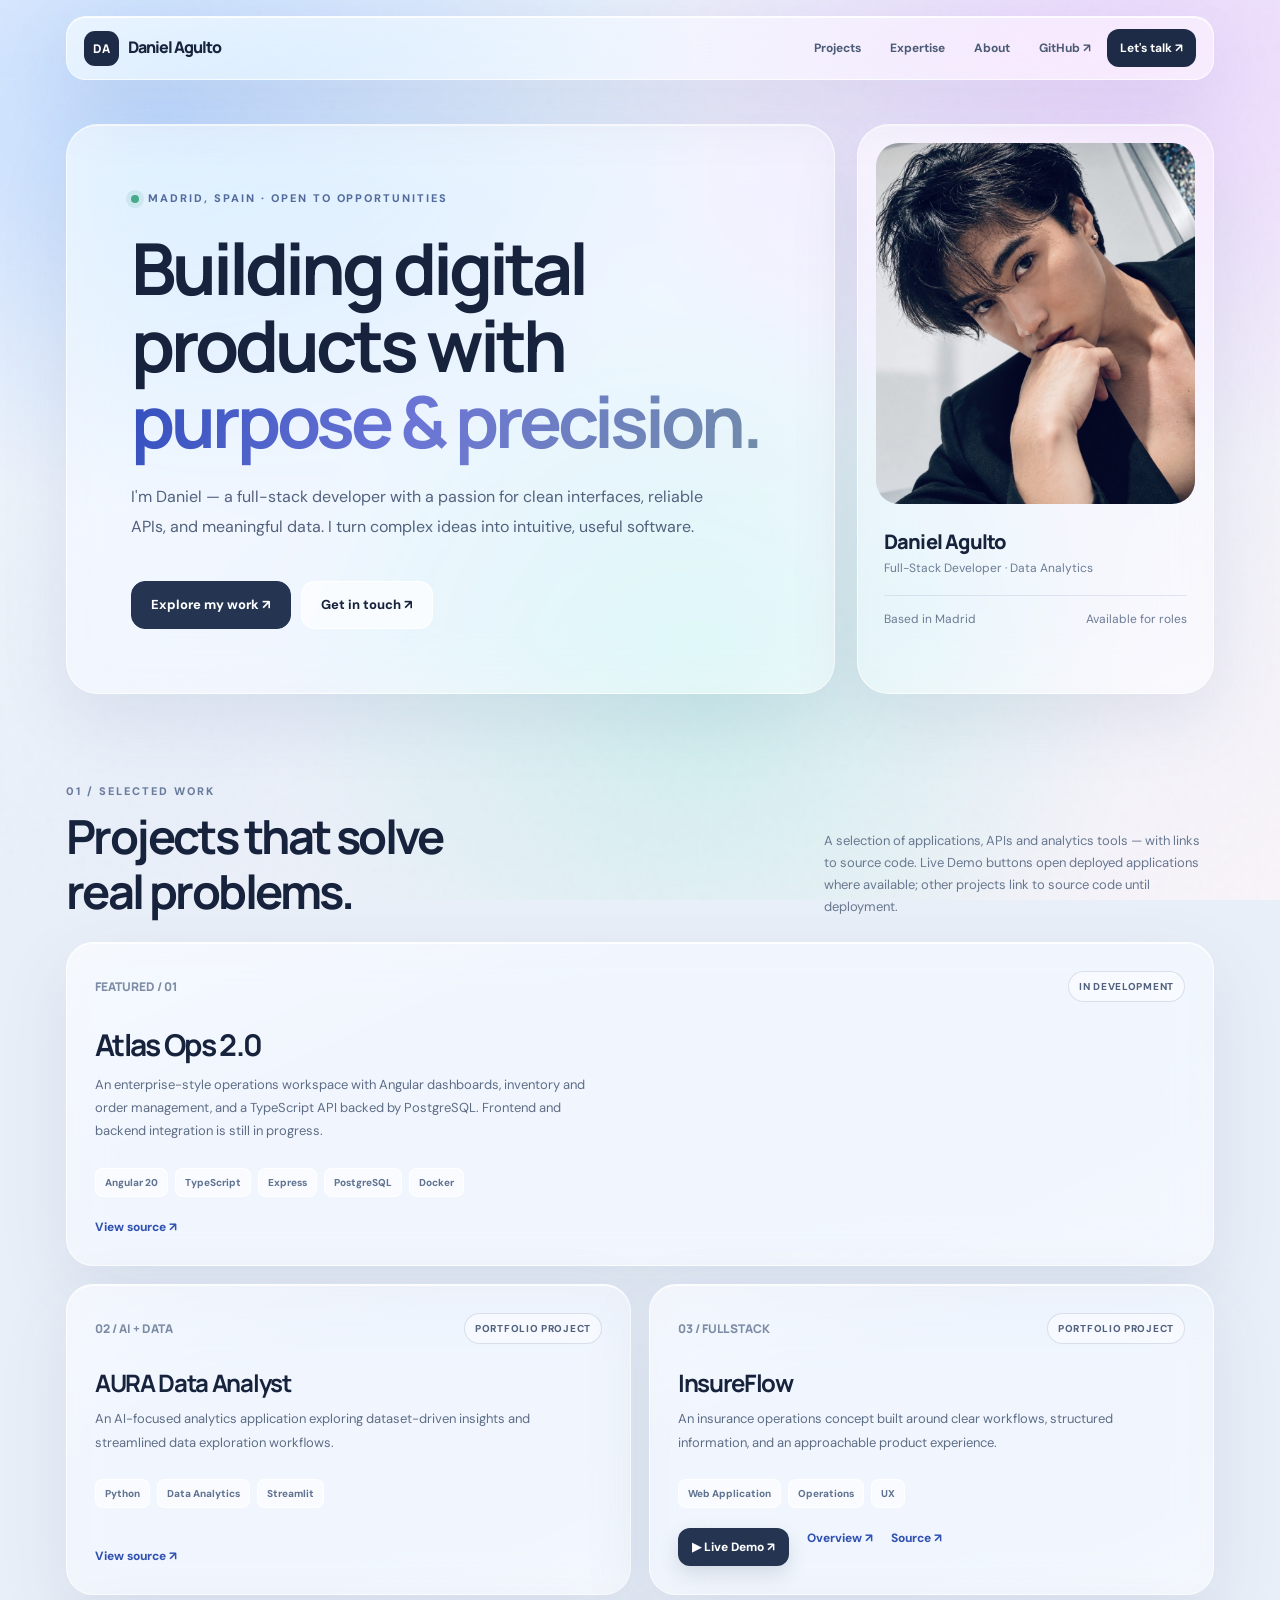
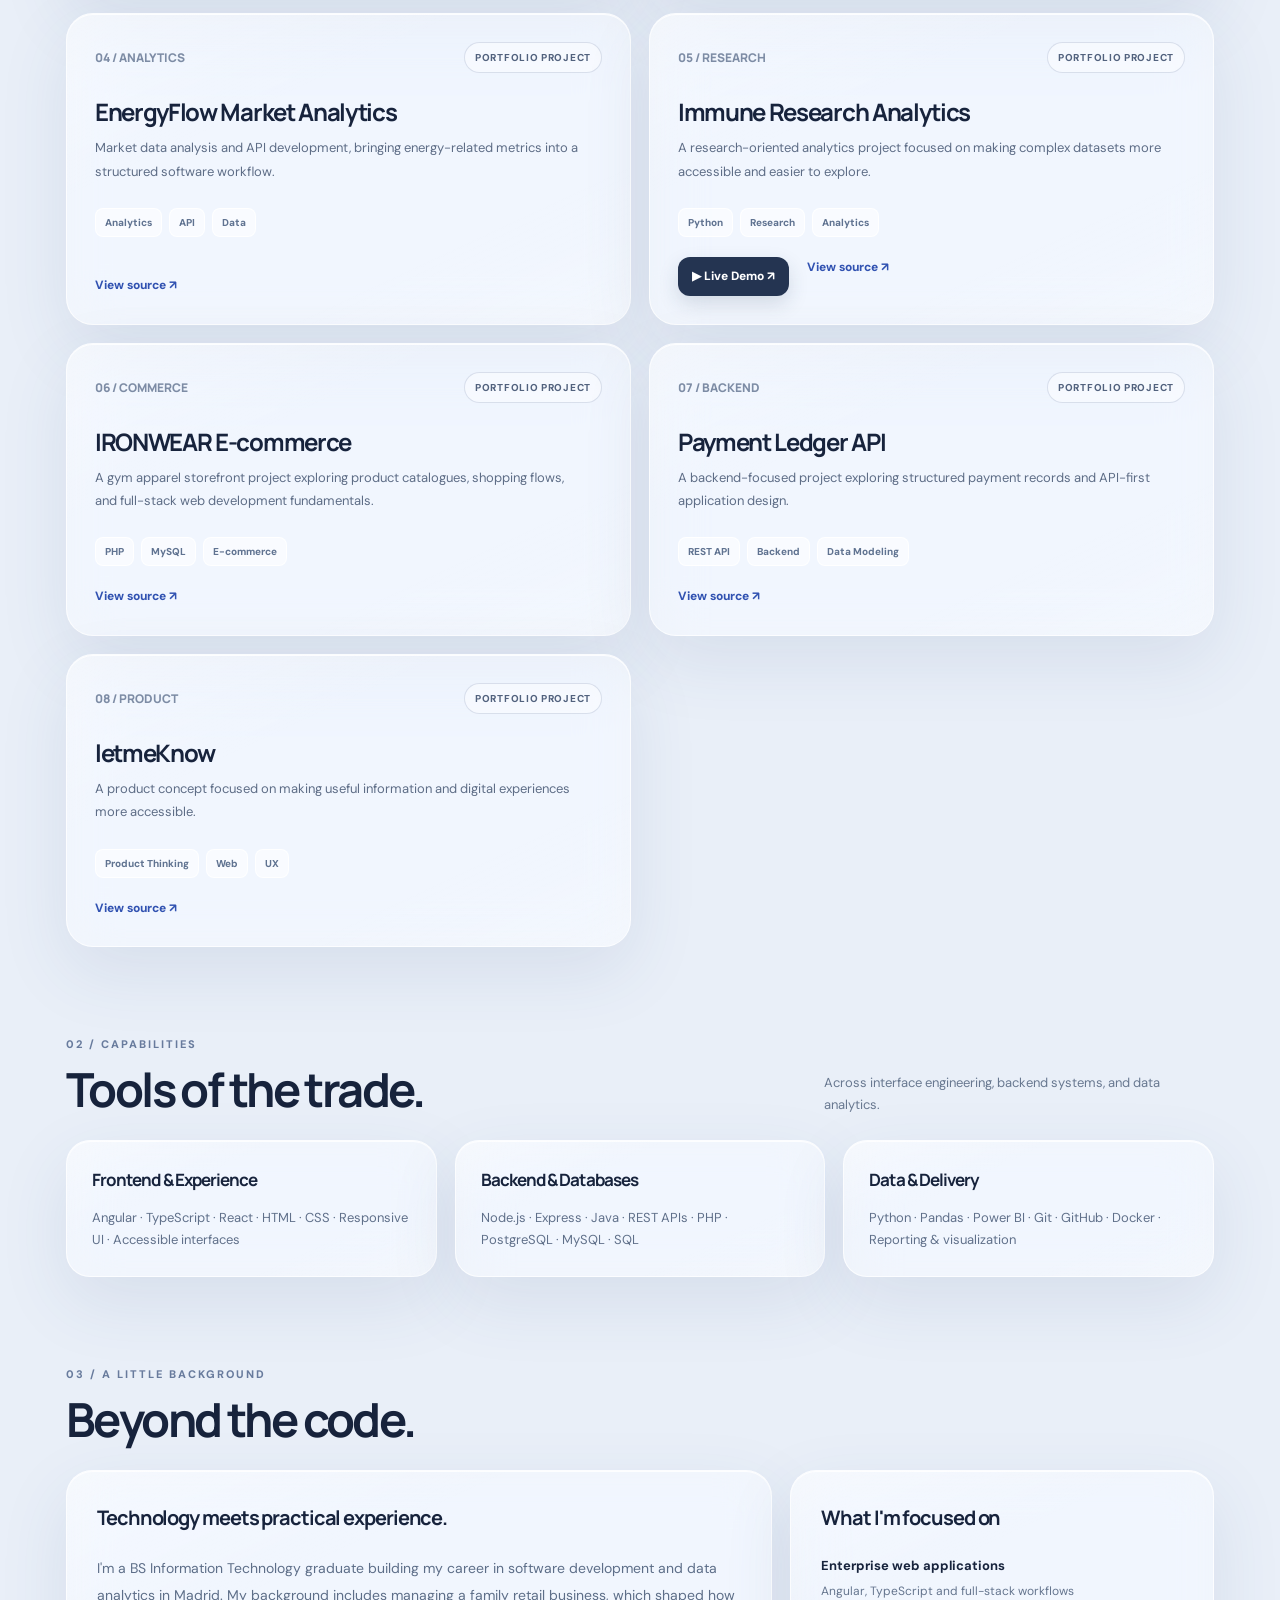
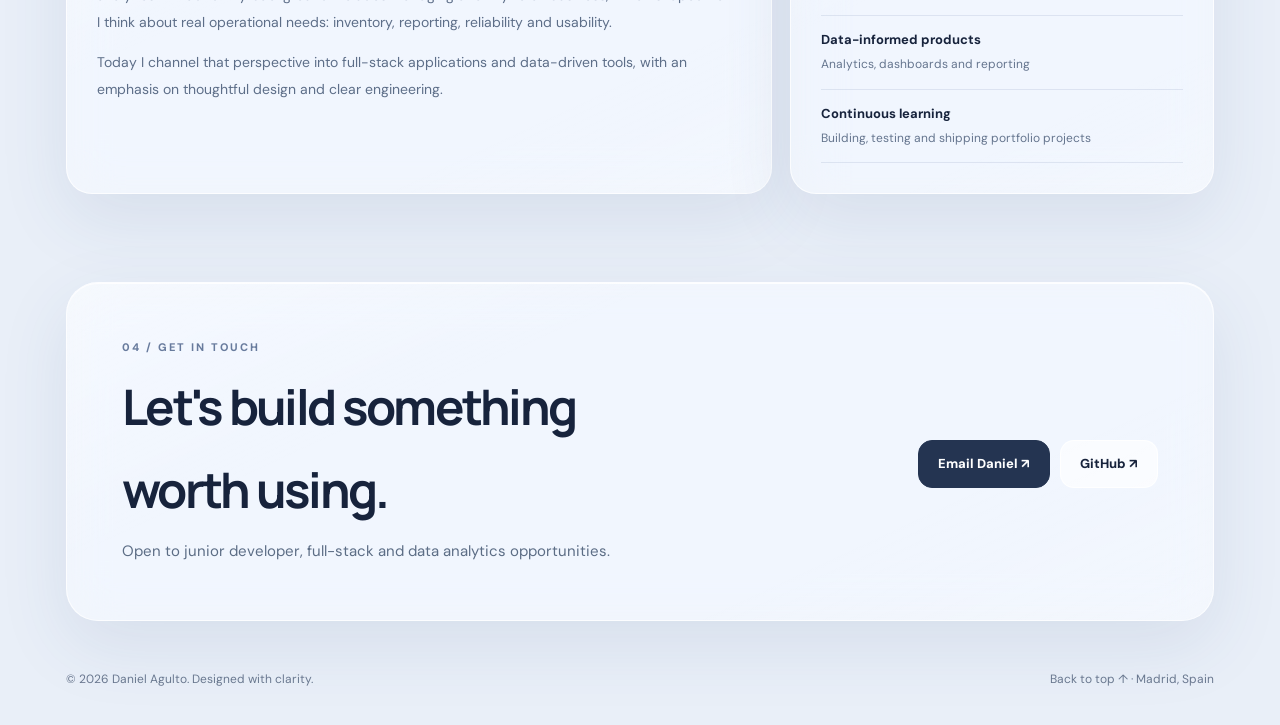
==== commit 96486eac: "Add live demo buttons for deployed portfolio projects" ====
--- a/index.html
+++ b/index.html
@@ -15,7 +15,7 @@
 <link href="https://fonts.googleapis.com/css2?family=DM+Sans:wght@400;500;600;700&family=Manrope:wght@400;500;600;700;800&display=swap" rel="stylesheet">
 <style>
 :root{--ink:#17233c;--muted:#65738c;--line:rgba(255,255,255,.74);--glass:rgba(255,255,255,.43);--glass-deep:rgba(255,255,255,.62);--shadow:0 24px 70px rgba(45,75,124,.10),inset 0 1px 0 rgba(255,255,255,.85);--blue:#4464d9;--radius:27px}
-*{box-sizing:border-box}html{scroll-behavior:smooth;scroll-padding-top:100px}body{margin:0;min-height:100vh;color:var(--ink);font:15px/1.7 "DM Sans",sans-serif;background:#e9eff8;overflow-x:hidden}body:before{content:"";position:fixed;inset:0;z-index:-2;pointer-events:none;background:radial-gradient(ellipse at 13% 13%,rgba(190,217,255,.92),transparent 35%),radial-gradient(ellipse at 88% 9%,rgba(237,208,255,.74),transparent 34%),radial-gradient(ellipse at 55% 77%,rgba(182,235,228,.55),transparent 43%),linear-gradient(135deg,#f1f6fd,#e9eff9 45%,#f8f4fa)}body:after{content:"";position:fixed;inset:0;z-index:-1;pointer-events:none;opacity:.23;background-image:url("data:image/svg+xml,%3Csvg viewBox='0 0 160 160' xmlns='http://www.w3.org/2000/svg'%3E%3Cfilter id='n'%3E%3CfeTurbulence type='fractalNoise' baseFrequency='.7' numOctaves='3' stitchTiles='stitch'/%3E%3C/filter%3E%3Crect width='100%25' height='100%25' filter='url(%23n)' opacity='.13'/%3E%3C/svg%3E")}a{color:inherit}button,a{-webkit-tap-highlight-color:transparent}:focus-visible{outline:3px solid #5474ef;outline-offset:4px}.shell{max-width:1200px;margin:auto;padding:0 26px}.glass{background:var(--glass);border:1px solid var(--line);box-shadow:var(--shadow);backdrop-filter:blur(25px) saturate(165%);-webkit-backdrop-filter:blur(25px) saturate(165%);position:relative;overflow:hidden}.glass:before{content:"";pointer-events:none;position:absolute;inset:0;border-radius:inherit;background:linear-gradient(155deg,rgba(255,255,255,.42),transparent 32%,transparent 72%,rgba(255,255,255,.2));opacity:.75}.glass>*{position:relative}.topbar{position:sticky;top:16px;z-index:30;max-width:1200px;margin:16px auto 0;padding:0 26px}.nav{display:flex;align-items:center;justify-content:space-between;gap:16px;border-radius:20px;padding:12px 17px}.brand{font:800 16px "Manrope",sans-serif;letter-spacing:-.06em;text-decoration:none;white-space:nowrap}.brand span{display:inline-grid;place-items:center;width:35px;height:35px;background:#1e2b46;color:white;border-radius:11px;margin-right:9px;font-size:12px;letter-spacing:0}.links{display:flex;align-items:center;gap:3px;flex-wrap:wrap}.links a{font-size:12px;font-weight:700;color:#4c5b75;text-decoration:none;padding:9px 13px;border-radius:12px}.links a:hover{background:rgba(255,255,255,.65);color:#263b89}.nav-contact{background:#1e2b46!important;color:white!important}.hero{display:grid;grid-template-columns:1.55fr .72fr;gap:22px;margin-top:44px}.hero-copy{padding:clamp(32px,5vw,65px);border-radius:32px;min-height:480px;display:flex;flex-direction:column;justify-content:center}.eyebrow{font-size:11px;letter-spacing:.18em;text-transform:uppercase;font-weight:800;color:#526b9c;display:flex;align-items:center;gap:9px}.dot{width:8px;height:8px;background:#49a98b;border-radius:50%;box-shadow:0 0 0 5px rgba(73,169,139,.14)}h1,h2,h3,p{margin-top:0}h1,h2,h3{font-family:"Manrope",sans-serif;letter-spacing:-.055em}h1{font-size:clamp(45px,5.6vw,75px);line-height:1.07;margin:22px 0}.gradient{background:linear-gradient(110deg,#324fbe,#6b75d6 45%,#718ca9);-webkit-background-clip:text;background-clip:text;color:transparent}.lead{font-size:16px;max-width:610px;color:#52627e;line-height:1.85}.actions{display:flex;gap:10px;flex-wrap:wrap;margin-top:24px}.button{display:inline-flex;align-items:center;justify-content:center;gap:8px;text-decoration:none;font-size:13px;font-weight:800;border-radius:14px;padding:12px 19px;border:1px solid rgba(255,255,255,.86);background:rgba(255,255,255,.65);transition:transform .2s,background .2s,box-shadow .2s}.button:hover{transform:translateY(-3px);box-shadow:0 12px 25px rgba(55,72,125,.12)}.button.primary{background:#243451;color:#fff;border-color:#243451}.hero-aside{border-radius:32px;padding:18px;display:flex;flex-direction:column;gap:14px}.portrait{width:100%;aspect-ratio:1/1.13;object-fit:cover;object-position:center;border-radius:23px;display:block;background:#d4e0f0}.aside-bottom{padding:10px 8px 3px}.aside-bottom strong{display:block;font:800 20px "Manrope",sans-serif;letter-spacing:-.04em}.aside-bottom span{color:#6c7b94;font-size:12px}.mini-line{display:flex;justify-content:space-between;gap:8px;margin-top:14px;border-top:1px solid rgba(111,139,179,.18);padding-top:13px;color:#52617a;font-size:12px}.section{padding-top:88px}.section-head{display:flex;justify-content:space-between;align-items:end;gap:20px;margin-bottom:24px}.kicker{font-size:11px;letter-spacing:.18em;text-transform:uppercase;color:#687b9d;font-weight:800;margin-bottom:8px}.section h2{font-size:clamp(31px,4vw,47px);line-height:1.16;margin:0}.section-desc{color:#687890;font-size:13px;max-width:390px;margin:0}.featured{display:grid;grid-template-columns:repeat(2,minmax(0,1fr));gap:18px}.project{border-radius:var(--radius);padding:28px;min-height:285px;display:flex;flex-direction:column;transition:transform .25s,box-shadow .25s}.project:hover,.skill:hover{transform:translateY(-4px);box-shadow:0 27px 70px rgba(53,80,125,.16),inset 0 1px 0 white}.project-top{display:flex;align-items:center;justify-content:space-between;gap:12px}.number{font:800 12px "Manrope",sans-serif;color:#7d8ca5}.flag{font-size:10px;letter-spacing:.07em;text-transform:uppercase;border:1px solid rgba(95,118,158,.2);background:rgba(255,255,255,.45);border-radius:30px;padding:6px 10px;color:#52627e;font-weight:800}.project h3{font-size:24px;line-height:1.25;margin:24px 0 9px}.project p{font-size:13px;line-height:1.8;color:#5e6d86;max-width:490px}.tags{display:flex;gap:7px;flex-wrap:wrap;margin:12px 0 20px}.tags span{font-size:10px;font-weight:800;color:#607391;background:rgba(255,255,255,.55);border:1px solid rgba(255,255,255,.9);border-radius:8px;padding:5px 9px}.project-links{display:flex;gap:18px;flex-wrap:wrap;margin-top:auto}.project-links a{font-size:12px;font-weight:800;text-decoration:none;color:#3152b1}.project-links a:hover{text-decoration:underline}.wide{grid-column:span 2;min-height:260px}.wide h3{font-size:30px}.skills{display:grid;grid-template-columns:repeat(3,1fr);gap:18px}.skill{border-radius:24px;padding:25px;transition:transform .25s,box-shadow .25s}.skill h3{font-size:17px;margin:0 0 12px}.skill p{font-size:13px;color:#60708a;margin:0}.about-grid{display:grid;grid-template-columns:1.25fr .75fr;gap:18px}.about-card{border-radius:26px;padding:30px}.about-card p{color:#5d6e88;font-size:14px;line-height:1.9}.about-card h3{font-size:20px}.timeline{display:grid;gap:13px}.timeline div{padding-bottom:12px;border-bottom:1px solid rgba(92,116,153,.14)}.timeline strong{display:block;font-size:13px}.timeline span{font-size:12px;color:#65758e}.contact{margin:88px 0 24px;padding:clamp(30px,5vw,55px);border-radius:32px;display:flex;justify-content:space-between;align-items:center;gap:20px}.contact h2{font-size:clamp(30px,4vw,49px);margin:8px 0}.contact p{color:#5c6d85;margin:0}.footer{display:flex;justify-content:space-between;gap:15px;padding:24px 0 36px;color:#6b7990;font-size:12px}.footer a{text-decoration:none}.footer a:hover{text-decoration:underline}@media(max-width:900px){.hero{grid-template-columns:1.25fr .75fr}.hero-copy{padding:34px}.skills{grid-template-columns:repeat(2,1fr)}}@media(max-width:680px){.shell,.topbar{padding-left:16px;padding-right:16px}.topbar{top:8px;margin-top:8px}.nav{align-items:flex-start;flex-direction:column;gap:7px}.links{width:100%}.links a{padding:7px 9px;font-size:11px}.hero{grid-template-columns:1fr;margin-top:18px}.hero-copy{min-height:auto;padding:32px 25px}.hero-aside{display:grid;grid-template-columns:110px 1fr;align-items:center}.portrait{aspect-ratio:1}.aside-bottom{padding:0}.mini-line{flex-direction:column;margin-top:8px;padding-top:7px}.featured,.skills,.about-grid{grid-template-columns:1fr}.wide{grid-column:span 1}.section{padding-top:64px}.section-head{align-items:flex-start;flex-direction:column}.project{min-height:270px}.contact{margin-top:65px;align-items:flex-start;flex-direction:column}.footer{flex-direction:column}}@media(prefers-reduced-motion:reduce){html{scroll-behavior:auto}*,*:before,*:after{transition:none!important;animation:none!important}}@supports not (backdrop-filter:blur(1px)){.glass{background:rgba(255,255,255,.92)}}
+*{box-sizing:border-box}html{scroll-behavior:smooth;scroll-padding-top:100px}body{margin:0;min-height:100vh;color:var(--ink);font:15px/1.7 "DM Sans",sans-serif;background:#e9eff8;overflow-x:hidden}body:before{content:"";position:fixed;inset:0;z-index:-2;pointer-events:none;background:radial-gradient(ellipse at 13% 13%,rgba(190,217,255,.92),transparent 35%),radial-gradient(ellipse at 88% 9%,rgba(237,208,255,.74),transparent 34%),radial-gradient(ellipse at 55% 77%,rgba(182,235,228,.55),transparent 43%),linear-gradient(135deg,#f1f6fd,#e9eff9 45%,#f8f4fa)}body:after{content:"";position:fixed;inset:0;z-index:-1;pointer-events:none;opacity:.23;background-image:url("data:image/svg+xml,%3Csvg viewBox='0 0 160 160' xmlns='http://www.w3.org/2000/svg'%3E%3Cfilter id='n'%3E%3CfeTurbulence type='fractalNoise' baseFrequency='.7' numOctaves='3' stitchTiles='stitch'/%3E%3C/filter%3E%3Crect width='100%25' height='100%25' filter='url(%23n)' opacity='.13'/%3E%3C/svg%3E")}a{color:inherit}button,a{-webkit-tap-highlight-color:transparent}:focus-visible{outline:3px solid #5474ef;outline-offset:4px}.shell{max-width:1200px;margin:auto;padding:0 26px}.glass{background:var(--glass);border:1px solid var(--line);box-shadow:var(--shadow);backdrop-filter:blur(25px) saturate(165%);-webkit-backdrop-filter:blur(25px) saturate(165%);position:relative;overflow:hidden}.glass:before{content:"";pointer-events:none;position:absolute;inset:0;border-radius:inherit;background:linear-gradient(155deg,rgba(255,255,255,.42),transparent 32%,transparent 72%,rgba(255,255,255,.2));opacity:.75}.glass>*{position:relative}.topbar{position:sticky;top:16px;z-index:30;max-width:1200px;margin:16px auto 0;padding:0 26px}.nav{display:flex;align-items:center;justify-content:space-between;gap:16px;border-radius:20px;padding:12px 17px}.brand{font:800 16px "Manrope",sans-serif;letter-spacing:-.06em;text-decoration:none;white-space:nowrap}.brand span{display:inline-grid;place-items:center;width:35px;height:35px;background:#1e2b46;color:white;border-radius:11px;margin-right:9px;font-size:12px;letter-spacing:0}.links{display:flex;align-items:center;gap:3px;flex-wrap:wrap}.links a{font-size:12px;font-weight:700;color:#4c5b75;text-decoration:none;padding:9px 13px;border-radius:12px}.links a:hover{background:rgba(255,255,255,.65);color:#263b89}.nav-contact{background:#1e2b46!important;color:white!important}.hero{display:grid;grid-template-columns:1.55fr .72fr;gap:22px;margin-top:44px}.hero-copy{padding:clamp(32px,5vw,65px);border-radius:32px;min-height:480px;display:flex;flex-direction:column;justify-content:center}.eyebrow{font-size:11px;letter-spacing:.18em;text-transform:uppercase;font-weight:800;color:#526b9c;display:flex;align-items:center;gap:9px}.dot{width:8px;height:8px;background:#49a98b;border-radius:50%;box-shadow:0 0 0 5px rgba(73,169,139,.14)}h1,h2,h3,p{margin-top:0}h1,h2,h3{font-family:"Manrope",sans-serif;letter-spacing:-.055em}h1{font-size:clamp(45px,5.6vw,75px);line-height:1.07;margin:22px 0}.gradient{background:linear-gradient(110deg,#324fbe,#6b75d6 45%,#718ca9);-webkit-background-clip:text;background-clip:text;color:transparent}.lead{font-size:16px;max-width:610px;color:#52627e;line-height:1.85}.actions{display:flex;gap:10px;flex-wrap:wrap;margin-top:24px}.button{display:inline-flex;align-items:center;justify-content:center;gap:8px;text-decoration:none;font-size:13px;font-weight:800;border-radius:14px;padding:12px 19px;border:1px solid rgba(255,255,255,.86);background:rgba(255,255,255,.65);transition:transform .2s,background .2s,box-shadow .2s}.button:hover{transform:translateY(-3px);box-shadow:0 12px 25px rgba(55,72,125,.12)}.button.primary{background:#243451;color:#fff;border-color:#243451}.hero-aside{border-radius:32px;padding:18px;display:flex;flex-direction:column;gap:14px}.portrait{width:100%;aspect-ratio:1/1.13;object-fit:cover;object-position:center;border-radius:23px;display:block;background:#d4e0f0}.aside-bottom{padding:10px 8px 3px}.aside-bottom strong{display:block;font:800 20px "Manrope",sans-serif;letter-spacing:-.04em}.aside-bottom span{color:#6c7b94;font-size:12px}.mini-line{display:flex;justify-content:space-between;gap:8px;margin-top:14px;border-top:1px solid rgba(111,139,179,.18);padding-top:13px;color:#52617a;font-size:12px}.section{padding-top:88px}.section-head{display:flex;justify-content:space-between;align-items:end;gap:20px;margin-bottom:24px}.kicker{font-size:11px;letter-spacing:.18em;text-transform:uppercase;color:#687b9d;font-weight:800;margin-bottom:8px}.section h2{font-size:clamp(31px,4vw,47px);line-height:1.16;margin:0}.section-desc{color:#687890;font-size:13px;max-width:390px;margin:0}.featured{display:grid;grid-template-columns:repeat(2,minmax(0,1fr));gap:18px}.project{border-radius:var(--radius);padding:28px;min-height:285px;display:flex;flex-direction:column;transition:transform .25s,box-shadow .25s}.project:hover,.skill:hover{transform:translateY(-4px);box-shadow:0 27px 70px rgba(53,80,125,.16),inset 0 1px 0 white}.project-top{display:flex;align-items:center;justify-content:space-between;gap:12px}.number{font:800 12px "Manrope",sans-serif;color:#7d8ca5}.flag{font-size:10px;letter-spacing:.07em;text-transform:uppercase;border:1px solid rgba(95,118,158,.2);background:rgba(255,255,255,.45);border-radius:30px;padding:6px 10px;color:#52627e;font-weight:800}.project h3{font-size:24px;line-height:1.25;margin:24px 0 9px}.project p{font-size:13px;line-height:1.8;color:#5e6d86;max-width:490px}.tags{display:flex;gap:7px;flex-wrap:wrap;margin:12px 0 20px}.tags span{font-size:10px;font-weight:800;color:#607391;background:rgba(255,255,255,.55);border:1px solid rgba(255,255,255,.9);border-radius:8px;padding:5px 9px}.project-links{display:flex;gap:18px;flex-wrap:wrap;margin-top:auto}.project-links a{font-size:12px;font-weight:800;text-decoration:none;color:#3152b1}.project-links a:hover{text-decoration:underline}.project-links .demo-link{display:inline-flex;align-items:center;justify-content:center;background:#243451;color:#fff;padding:9px 14px;border-radius:12px;box-shadow:0 8px 20px rgba(36,52,81,.15)}.project-links .demo-link:hover{text-decoration:none;background:#3654a8}.wide{grid-column:span 2;min-height:260px}.wide h3{font-size:30px}.skills{display:grid;grid-template-columns:repeat(3,1fr);gap:18px}.skill{border-radius:24px;padding:25px;transition:transform .25s,box-shadow .25s}.skill h3{font-size:17px;margin:0 0 12px}.skill p{font-size:13px;color:#60708a;margin:0}.about-grid{display:grid;grid-template-columns:1.25fr .75fr;gap:18px}.about-card{border-radius:26px;padding:30px}.about-card p{color:#5d6e88;font-size:14px;line-height:1.9}.about-card h3{font-size:20px}.timeline{display:grid;gap:13px}.timeline div{padding-bottom:12px;border-bottom:1px solid rgba(92,116,153,.14)}.timeline strong{display:block;font-size:13px}.timeline span{font-size:12px;color:#65758e}.contact{margin:88px 0 24px;padding:clamp(30px,5vw,55px);border-radius:32px;display:flex;justify-content:space-between;align-items:center;gap:20px}.contact h2{font-size:clamp(30px,4vw,49px);margin:8px 0}.contact p{color:#5c6d85;margin:0}.footer{display:flex;justify-content:space-between;gap:15px;padding:24px 0 36px;color:#6b7990;font-size:12px}.footer a{text-decoration:none}.footer a:hover{text-decoration:underline}@media(max-width:900px){.hero{grid-template-columns:1.25fr .75fr}.hero-copy{padding:34px}.skills{grid-template-columns:repeat(2,1fr)}}@media(max-width:680px){.shell,.topbar{padding-left:16px;padding-right:16px}.topbar{top:8px;margin-top:8px}.nav{align-items:flex-start;flex-direction:column;gap:7px}.links{width:100%}.links a{padding:7px 9px;font-size:11px}.hero{grid-template-columns:1fr;margin-top:18px}.hero-copy{min-height:auto;padding:32px 25px}.hero-aside{display:grid;grid-template-columns:110px 1fr;align-items:center}.portrait{aspect-ratio:1}.aside-bottom{padding:0}.mini-line{flex-direction:column;margin-top:8px;padding-top:7px}.featured,.skills,.about-grid{grid-template-columns:1fr}.wide{grid-column:span 1}.section{padding-top:64px}.section-head{align-items:flex-start;flex-direction:column}.project{min-height:270px}.contact{margin-top:65px;align-items:flex-start;flex-direction:column}.footer{flex-direction:column}}@media(prefers-reduced-motion:reduce){html{scroll-behavior:auto}*,*:before,*:after{transition:none!important;animation:none!important}}@supports not (backdrop-filter:blur(1px)){.glass{background:rgba(255,255,255,.92)}}
 </style>
 </head>
 <body>
@@ -23,13 +23,13 @@
 <div class="topbar"><nav class="nav glass" aria-label="Main navigation"><a class="brand" href="#top"><span>DA</span>Daniel Agulto</a><div class="links"><a href="#projects">Projects</a><a href="#expertise">Expertise</a><a href="#about">About</a><a href="https://github.com/danielagulto" target="_blank" rel="noopener noreferrer">GitHub ↗</a><a class="nav-contact" href="#contact">Let's talk ↗</a></div></nav></div>
 <main id="main" class="shell">
 <section class="hero" id="top" aria-labelledby="hero-title"><div class="hero-copy glass"><div class="eyebrow"><span class="dot"></span> Madrid, Spain · Open to opportunities</div><h1 id="hero-title">Building digital products with <span class="gradient">purpose & precision.</span></h1><p class="lead">I'm Daniel — a full-stack developer with a passion for clean interfaces, reliable APIs, and meaningful data. I turn complex ideas into intuitive, useful software.</p><div class="actions"><a class="button primary" href="#projects">Explore my work ↗</a><a class="button" href="mailto:danielagultolim@gmail.com">Get in touch ↗</a></div></div><aside class="hero-aside glass" aria-label="Profile"><img class="portrait" src="daniel.jpg" alt="Portrait of Daniel Agulto"><div class="aside-bottom"><strong>Daniel Agulto</strong><span>Full-Stack Developer · Data Analytics</span><div class="mini-line"><span>Based in Madrid</span><span>Available for roles</span></div></div></aside></section>
-<section class="section" id="projects"><div class="section-head"><div><div class="kicker">01 / Selected work</div><h2>Projects that solve<br>real problems.</h2></div><p class="section-desc">A selection of applications, APIs and analytics tools — with links to source code. Demo availability varies by project.</p></div>
+<section class="section" id="projects"><div class="section-head"><div><div class="kicker">01 / Selected work</div><h2>Projects that solve<br>real problems.</h2></div><p class="section-desc">A selection of applications, APIs and analytics tools — with links to source code. Live Demo buttons open deployed applications where available; other projects link to source code until deployment.</p></div>
 <div class="featured">
 <article class="project glass wide"><div class="project-top"><span class="number">FEATURED / 01</span><span class="flag">In development</span></div><h3>Atlas Ops 2.0</h3><p>An enterprise-style operations workspace with Angular dashboards, inventory and order management, and a TypeScript API backed by PostgreSQL. Frontend and backend integration is still in progress.</p><div class="tags"><span>Angular 20</span><span>TypeScript</span><span>Express</span><span>PostgreSQL</span><span>Docker</span></div><div class="project-links"><a href="https://github.com/danielagulto/atlas-ops-2." target="_blank" rel="noopener noreferrer">View source ↗</a></div></article>
 <article class="project glass"><div class="project-top"><span class="number">02 / AI + DATA</span><span class="flag">Portfolio project</span></div><h3>AURA Data Analyst</h3><p>An AI-focused analytics application exploring dataset-driven insights and streamlined data exploration workflows.</p><div class="tags"><span>Python</span><span>Data Analytics</span><span>Streamlit</span></div><div class="project-links"><a href="https://github.com/danielagulto/aura-data-analyst" target="_blank" rel="noopener noreferrer">View source ↗</a></div></article>
-<article class="project glass"><div class="project-top"><span class="number">03 / FULL STACK</span><span class="flag">Portfolio project</span></div><h3>InsureFlow</h3><p>An insurance operations concept built around clear workflows, structured information, and an approachable product experience.</p><div class="tags"><span>Web Application</span><span>Operations</span><span>UX</span></div><div class="project-links"><a href="insureflow.html">Project overview ↗</a><a href="https://github.com/danielagulto/insureflow-portfolio" target="_blank" rel="noopener noreferrer">Source ↗</a></div></article>
+<article class="project glass"><div class="project-top"><span class="number">03 / FULL STACK</span><span class="flag">Portfolio project</span></div><h3>InsureFlow</h3><p>An insurance operations concept built around clear workflows, structured information, and an approachable product experience.</p><div class="tags"><span>Web Application</span><span>Operations</span><span>UX</span></div><div class="project-links"><a class="demo-link" href="https://insureflow-portfolio.vercel.app" target="_blank" rel="noopener noreferrer">▶ Live Demo ↗</a><a href="insureflow.html">Overview ↗</a><a href="https://github.com/danielagulto/insureflow-portfolio" target="_blank" rel="noopener noreferrer">Source ↗</a></div></article>
 <article class="project glass"><div class="project-top"><span class="number">04 / ANALYTICS</span><span class="flag">Portfolio project</span></div><h3>EnergyFlow Market Analytics</h3><p>Market data analysis and API development, bringing energy-related metrics into a structured software workflow.</p><div class="tags"><span>Analytics</span><span>API</span><span>Data</span></div><div class="project-links"><a href="https://github.com/danielagulto/energyflow-market-analytics-api" target="_blank" rel="noopener noreferrer">View source ↗</a></div></article>
-<article class="project glass"><div class="project-top"><span class="number">05 / RESEARCH</span><span class="flag">Portfolio project</span></div><h3>Immune Research Analytics</h3><p>A research-oriented analytics project focused on making complex datasets more accessible and easier to explore.</p><div class="tags"><span>Python</span><span>Research</span><span>Analytics</span></div><div class="project-links"><a href="https://github.com/danielagulto/immune-research-analytics" target="_blank" rel="noopener noreferrer">View source ↗</a></div></article>
+<article class="project glass"><div class="project-top"><span class="number">05 / RESEARCH</span><span class="flag">Portfolio project</span></div><h3>Immune Research Analytics</h3><p>A research-oriented analytics project focused on making complex datasets more accessible and easier to explore.</p><div class="tags"><span>Python</span><span>Research</span><span>Analytics</span></div><div class="project-links"><a class="demo-link" href="https://immune-research-analytics.onrender.com" target="_blank" rel="noopener noreferrer">▶ Live Demo ↗</a><a href="https://github.com/danielagulto/immune-research-analytics" target="_blank" rel="noopener noreferrer">View source ↗</a></div></article>
 <article class="project glass"><div class="project-top"><span class="number">06 / COMMERCE</span><span class="flag">Portfolio project</span></div><h3>IRONWEAR E-commerce</h3><p>A gym apparel storefront project exploring product catalogues, shopping flows, and full-stack web development fundamentals.</p><div class="tags"><span>PHP</span><span>MySQL</span><span>E-commerce</span></div><div class="project-links"><a href="https://github.com/danielagulto/ironwear-ecommerce" target="_blank" rel="noopener noreferrer">View source ↗</a></div></article>
 <article class="project glass"><div class="project-top"><span class="number">07 / BACKEND</span><span class="flag">Portfolio project</span></div><h3>Payment Ledger API</h3><p>A backend-focused project exploring structured payment records and API-first application design.</p><div class="tags"><span>REST API</span><span>Backend</span><span>Data Modeling</span></div><div class="project-links"><a href="https://github.com/danielagulto/payment-ledger-api" target="_blank" rel="noopener noreferrer">View source ↗</a></div></article>
 <article class="project glass"><div class="project-top"><span class="number">08 / PRODUCT</span><span class="flag">Portfolio project</span></div><h3>letmeKnow</h3><p>A product concept focused on making useful information and digital experiences more accessible.</p><div class="tags"><span>Product Thinking</span><span>Web</span><span>UX</span></div><div class="project-links"><a href="https://github.com/danielagulto/letmeknow" target="_blank" rel="noopener noreferrer">View source ↗</a></div></article>
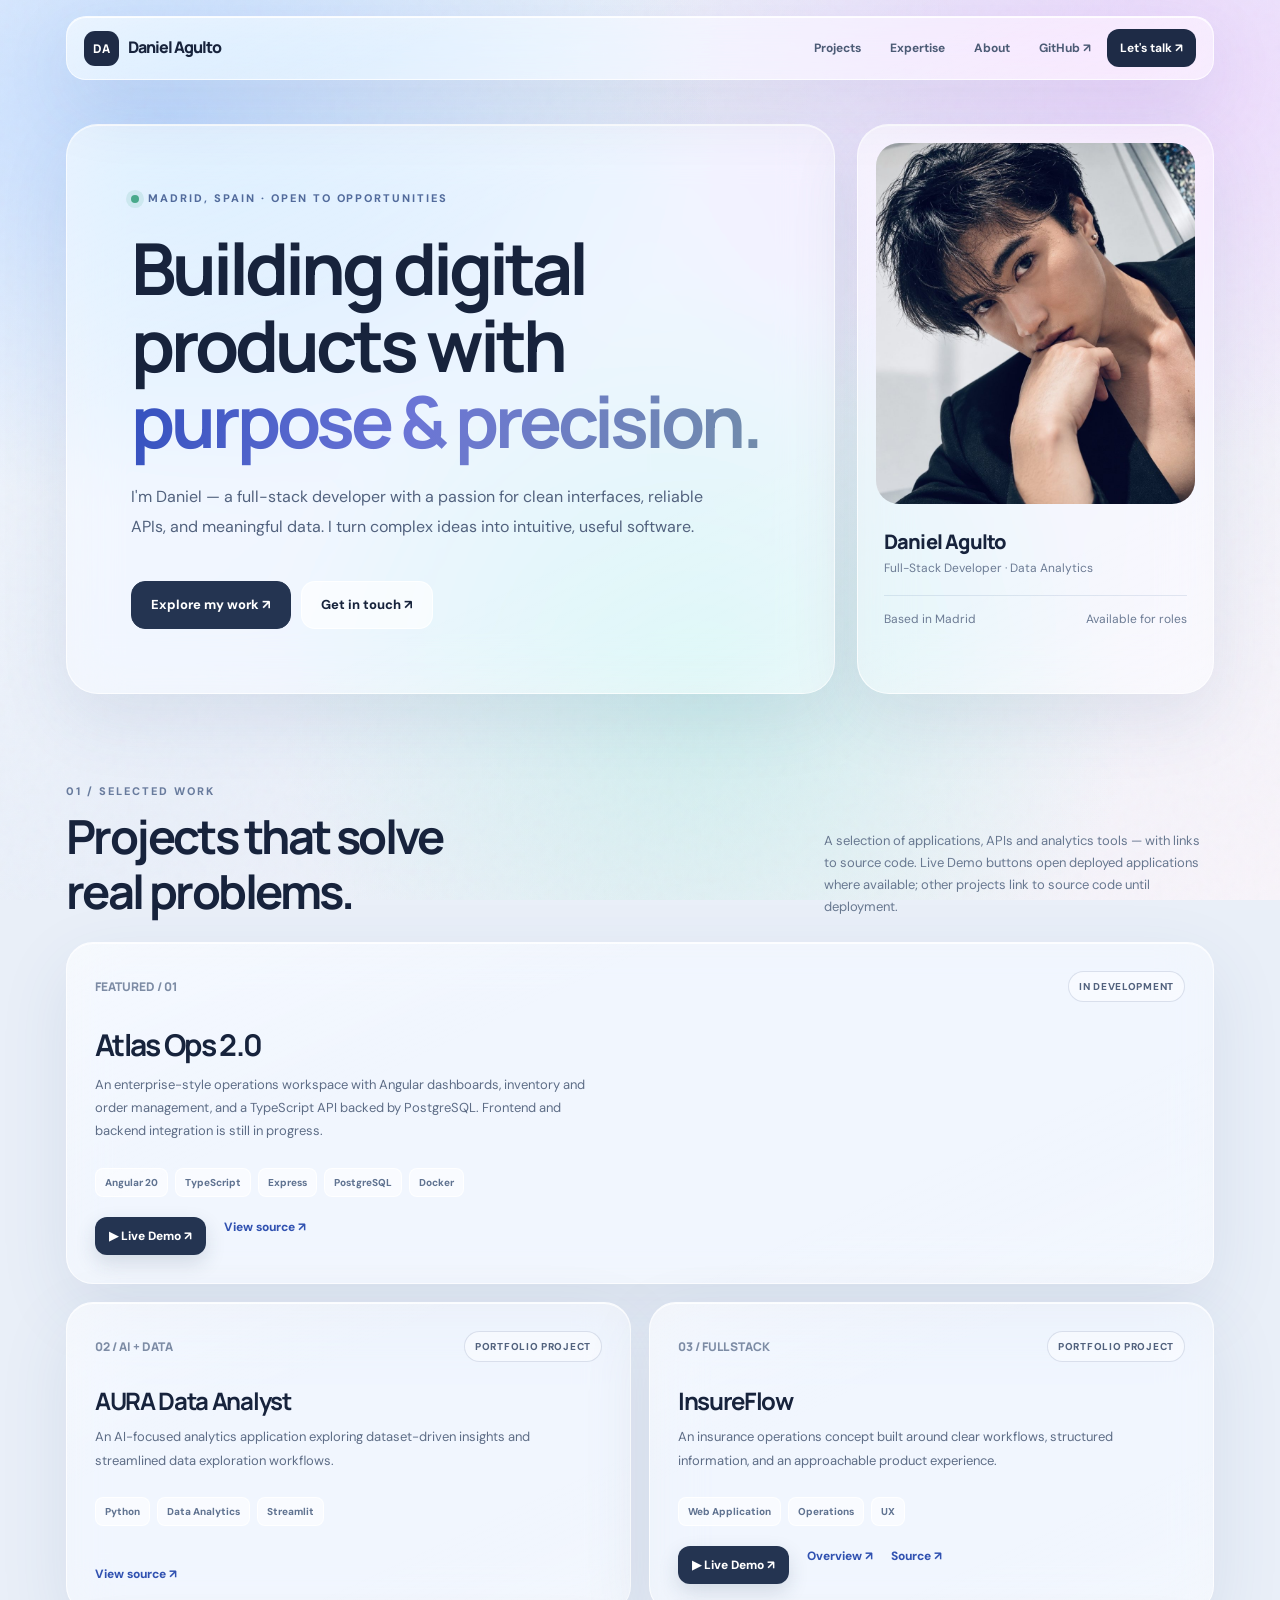
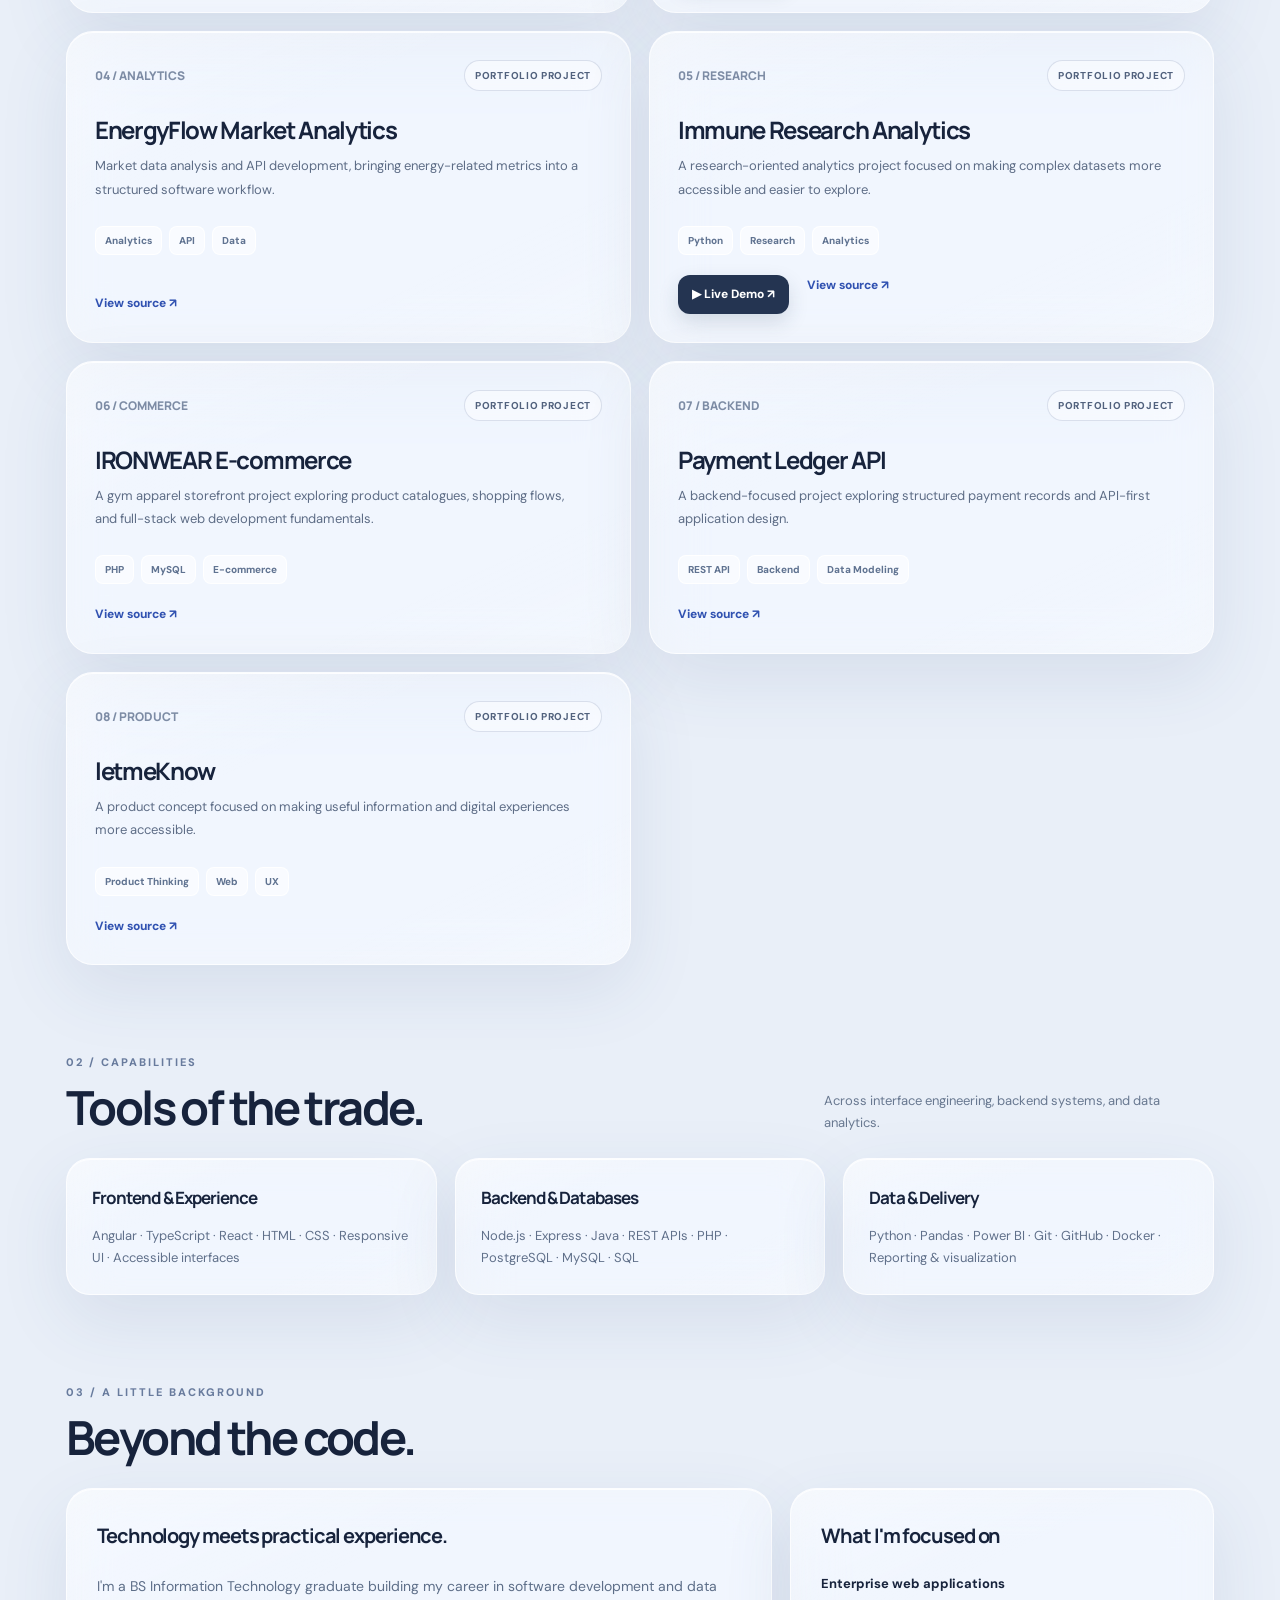
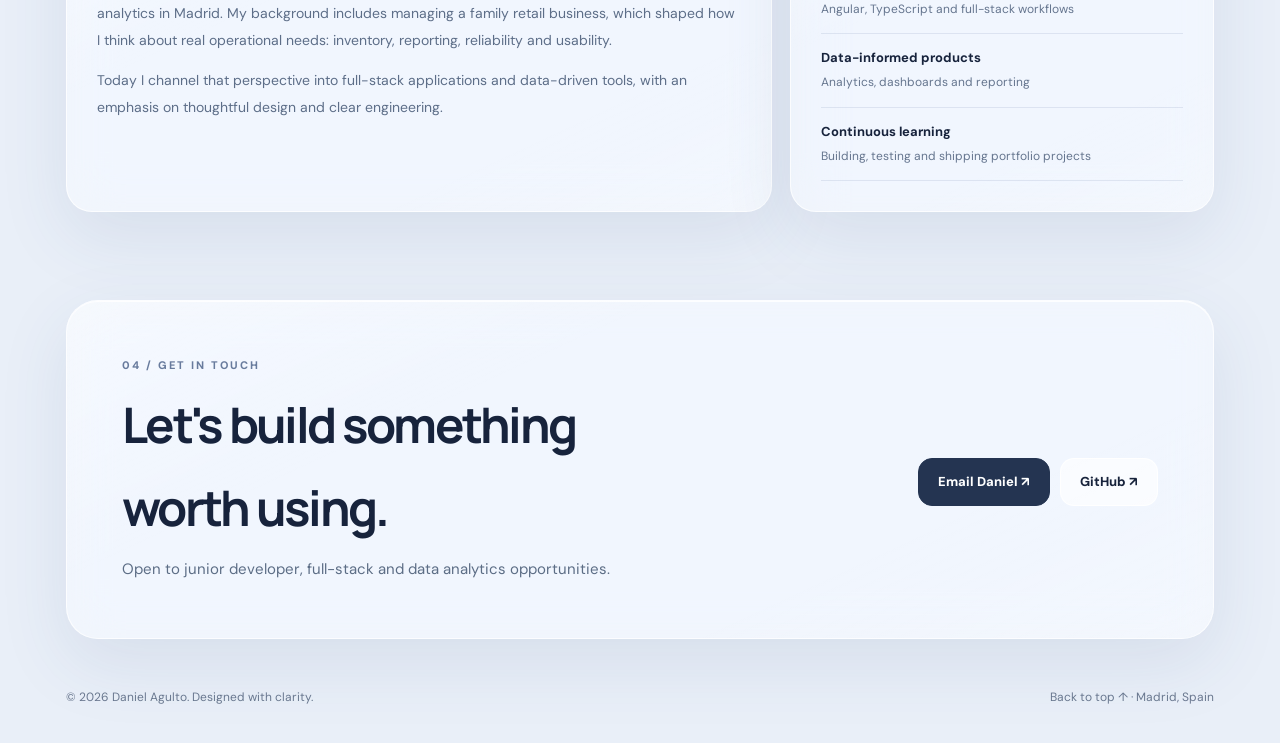
==== commit bc70a119: "Add Atlas Ops 2.0 live demo link to portfolio" ====
--- a/index.html
+++ b/index.html
@@ -25,7 +25,7 @@
 <section class="hero" id="top" aria-labelledby="hero-title"><div class="hero-copy glass"><div class="eyebrow"><span class="dot"></span> Madrid, Spain · Open to opportunities</div><h1 id="hero-title">Building digital products with <span class="gradient">purpose & precision.</span></h1><p class="lead">I'm Daniel — a full-stack developer with a passion for clean interfaces, reliable APIs, and meaningful data. I turn complex ideas into intuitive, useful software.</p><div class="actions"><a class="button primary" href="#projects">Explore my work ↗</a><a class="button" href="mailto:danielagultolim@gmail.com">Get in touch ↗</a></div></div><aside class="hero-aside glass" aria-label="Profile"><img class="portrait" src="daniel.jpg" alt="Portrait of Daniel Agulto"><div class="aside-bottom"><strong>Daniel Agulto</strong><span>Full-Stack Developer · Data Analytics</span><div class="mini-line"><span>Based in Madrid</span><span>Available for roles</span></div></div></aside></section>
 <section class="section" id="projects"><div class="section-head"><div><div class="kicker">01 / Selected work</div><h2>Projects that solve<br>real problems.</h2></div><p class="section-desc">A selection of applications, APIs and analytics tools — with links to source code. Live Demo buttons open deployed applications where available; other projects link to source code until deployment.</p></div>
 <div class="featured">
-<article class="project glass wide"><div class="project-top"><span class="number">FEATURED / 01</span><span class="flag">In development</span></div><h3>Atlas Ops 2.0</h3><p>An enterprise-style operations workspace with Angular dashboards, inventory and order management, and a TypeScript API backed by PostgreSQL. Frontend and backend integration is still in progress.</p><div class="tags"><span>Angular 20</span><span>TypeScript</span><span>Express</span><span>PostgreSQL</span><span>Docker</span></div><div class="project-links"><a href="https://github.com/danielagulto/atlas-ops-2." target="_blank" rel="noopener noreferrer">View source ↗</a></div></article>
+<article class="project glass wide"><div class="project-top"><span class="number">FEATURED / 01</span><span class="flag">In development</span></div><h3>Atlas Ops 2.0</h3><p>An enterprise-style operations workspace with Angular dashboards, inventory and order management, and a TypeScript API backed by PostgreSQL. Frontend and backend integration is still in progress.</p><div class="tags"><span>Angular 20</span><span>TypeScript</span><span>Express</span><span>PostgreSQL</span><span>Docker</span></div><div class="project-links"><a class="demo-link" href="https://danielagulto.github.io/atlas-ops-2./" target="_blank" rel="noopener noreferrer">▶ Live Demo ↗</a><a href="https://github.com/danielagulto/atlas-ops-2." target="_blank" rel="noopener noreferrer">View source ↗</a></div></article>
 <article class="project glass"><div class="project-top"><span class="number">02 / AI + DATA</span><span class="flag">Portfolio project</span></div><h3>AURA Data Analyst</h3><p>An AI-focused analytics application exploring dataset-driven insights and streamlined data exploration workflows.</p><div class="tags"><span>Python</span><span>Data Analytics</span><span>Streamlit</span></div><div class="project-links"><a href="https://github.com/danielagulto/aura-data-analyst" target="_blank" rel="noopener noreferrer">View source ↗</a></div></article>
 <article class="project glass"><div class="project-top"><span class="number">03 / FULL STACK</span><span class="flag">Portfolio project</span></div><h3>InsureFlow</h3><p>An insurance operations concept built around clear workflows, structured information, and an approachable product experience.</p><div class="tags"><span>Web Application</span><span>Operations</span><span>UX</span></div><div class="project-links"><a class="demo-link" href="https://insureflow-portfolio.vercel.app" target="_blank" rel="noopener noreferrer">▶ Live Demo ↗</a><a href="insureflow.html">Overview ↗</a><a href="https://github.com/danielagulto/insureflow-portfolio" target="_blank" rel="noopener noreferrer">Source ↗</a></div></article>
 <article class="project glass"><div class="project-top"><span class="number">04 / ANALYTICS</span><span class="flag">Portfolio project</span></div><h3>EnergyFlow Market Analytics</h3><p>Market data analysis and API development, bringing energy-related metrics into a structured software workflow.</p><div class="tags"><span>Analytics</span><span>API</span><span>Data</span></div><div class="project-links"><a href="https://github.com/danielagulto/energyflow-market-analytics-api" target="_blank" rel="noopener noreferrer">View source ↗</a></div></article>
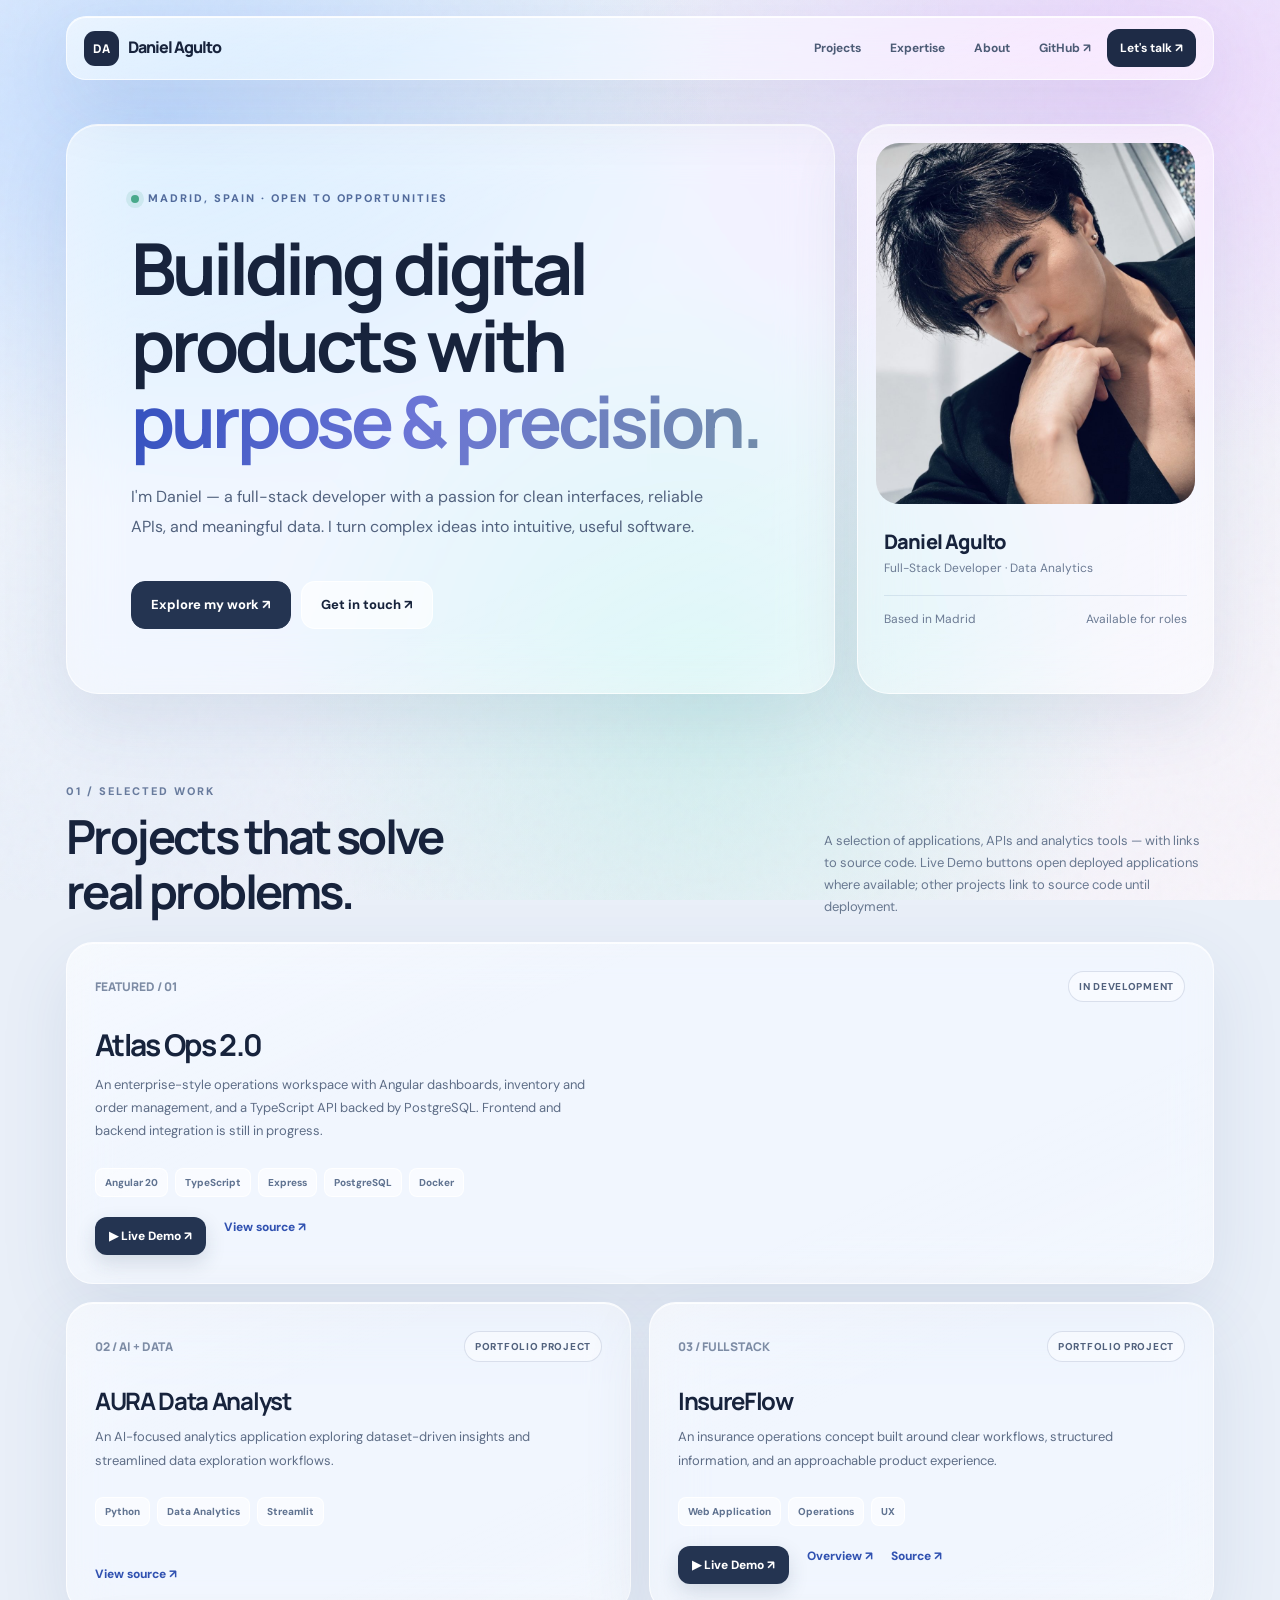
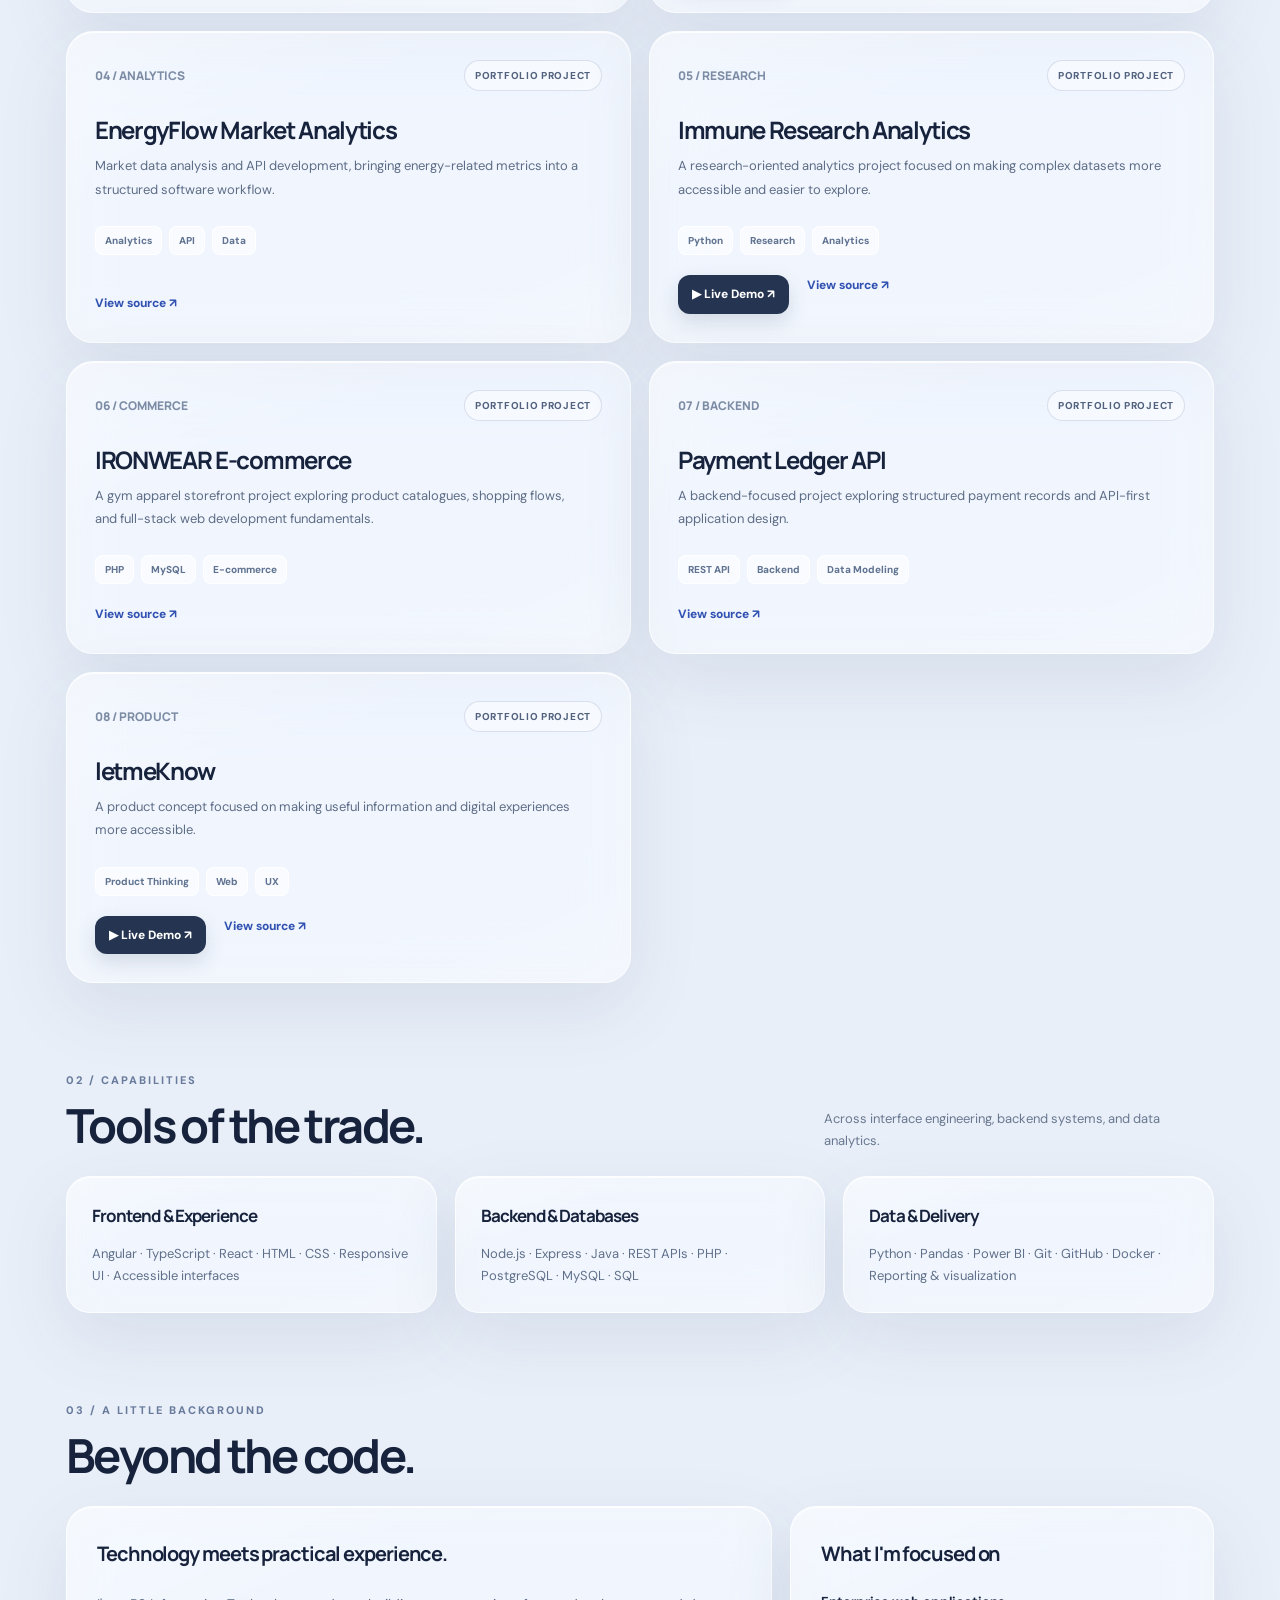
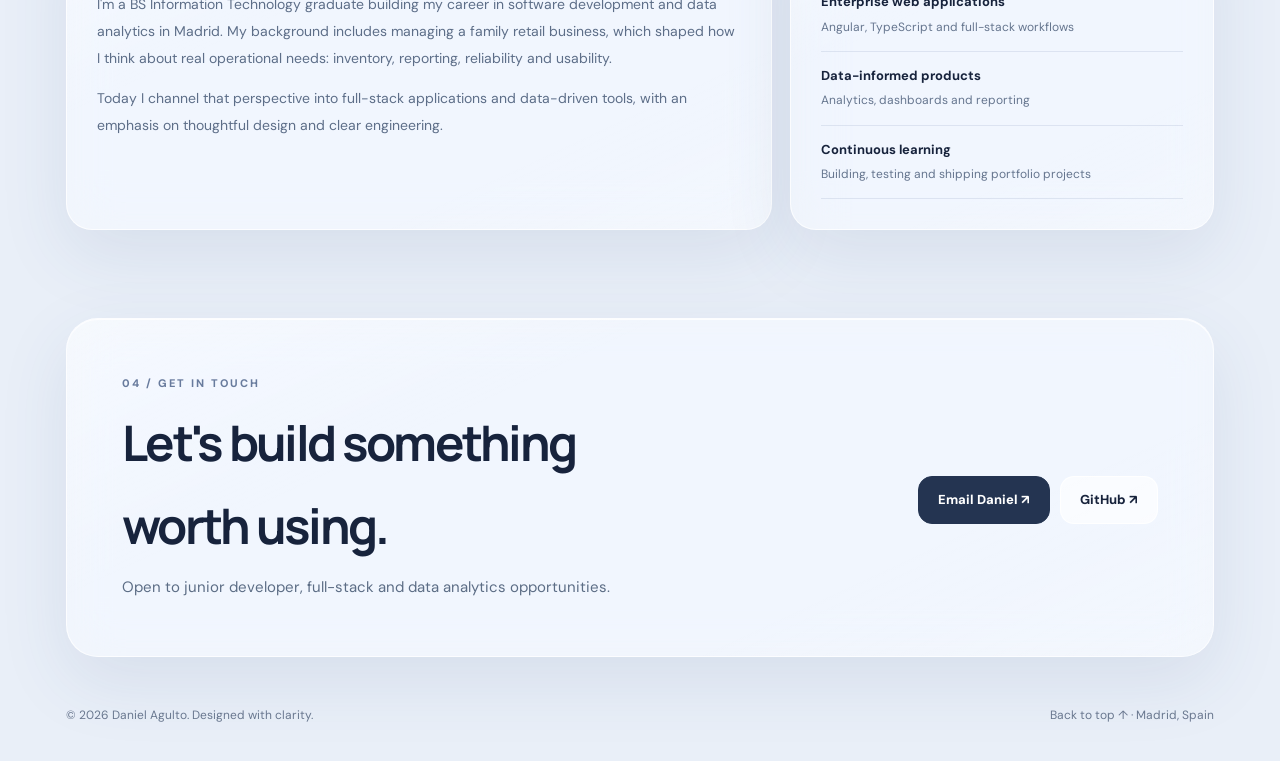
==== commit 830d5d3d: "Add letmeKnow GitHub Pages demo to portfolio" ====
--- a/index.html
+++ b/index.html
@@ -32,7 +32,7 @@
 <article class="project glass"><div class="project-top"><span class="number">05 / RESEARCH</span><span class="flag">Portfolio project</span></div><h3>Immune Research Analytics</h3><p>A research-oriented analytics project focused on making complex datasets more accessible and easier to explore.</p><div class="tags"><span>Python</span><span>Research</span><span>Analytics</span></div><div class="project-links"><a class="demo-link" href="https://immune-research-analytics.onrender.com" target="_blank" rel="noopener noreferrer">▶ Live Demo ↗</a><a href="https://github.com/danielagulto/immune-research-analytics" target="_blank" rel="noopener noreferrer">View source ↗</a></div></article>
 <article class="project glass"><div class="project-top"><span class="number">06 / COMMERCE</span><span class="flag">Portfolio project</span></div><h3>IRONWEAR E-commerce</h3><p>A gym apparel storefront project exploring product catalogues, shopping flows, and full-stack web development fundamentals.</p><div class="tags"><span>PHP</span><span>MySQL</span><span>E-commerce</span></div><div class="project-links"><a href="https://github.com/danielagulto/ironwear-ecommerce" target="_blank" rel="noopener noreferrer">View source ↗</a></div></article>
 <article class="project glass"><div class="project-top"><span class="number">07 / BACKEND</span><span class="flag">Portfolio project</span></div><h3>Payment Ledger API</h3><p>A backend-focused project exploring structured payment records and API-first application design.</p><div class="tags"><span>REST API</span><span>Backend</span><span>Data Modeling</span></div><div class="project-links"><a href="https://github.com/danielagulto/payment-ledger-api" target="_blank" rel="noopener noreferrer">View source ↗</a></div></article>
-<article class="project glass"><div class="project-top"><span class="number">08 / PRODUCT</span><span class="flag">Portfolio project</span></div><h3>letmeKnow</h3><p>A product concept focused on making useful information and digital experiences more accessible.</p><div class="tags"><span>Product Thinking</span><span>Web</span><span>UX</span></div><div class="project-links"><a href="https://github.com/danielagulto/letmeknow" target="_blank" rel="noopener noreferrer">View source ↗</a></div></article>
+<article class="project glass"><div class="project-top"><span class="number">08 / PRODUCT</span><span class="flag">Portfolio project</span></div><h3>letmeKnow</h3><p>A product concept focused on making useful information and digital experiences more accessible.</p><div class="tags"><span>Product Thinking</span><span>Web</span><span>UX</span></div><div class="project-links"><a class="demo-link" href="https://danielagulto.github.io/letmeknow/" target="_blank" rel="noopener noreferrer">▶ Live Demo ↗</a><a href="https://github.com/danielagulto/letmeknow" target="_blank" rel="noopener noreferrer">View source ↗</a></div></article>
 </div></section>
 <section class="section" id="expertise"><div class="section-head"><div><div class="kicker">02 / Capabilities</div><h2>Tools of the trade.</h2></div><p class="section-desc">Across interface engineering, backend systems, and data analytics.</p></div><div class="skills"><div class="skill glass"><h3>Frontend & Experience</h3><p>Angular · TypeScript · React · HTML · CSS · Responsive UI · Accessible interfaces</p></div><div class="skill glass"><h3>Backend & Databases</h3><p>Node.js · Express · Java · REST APIs · PHP · PostgreSQL · MySQL · SQL</p></div><div class="skill glass"><h3>Data & Delivery</h3><p>Python · Pandas · Power BI · Git · GitHub · Docker · Reporting & visualization</p></div></div></section>
 <section class="section" id="about"><div class="section-head"><div><div class="kicker">03 / A little background</div><h2>Beyond the code.</h2></div></div><div class="about-grid"><div class="about-card glass"><h3>Technology meets practical experience.</h3><p>I'm a BS Information Technology graduate building my career in software development and data analytics in Madrid. My background includes managing a family retail business, which shaped how I think about real operational needs: inventory, reporting, reliability and usability.</p><p>Today I channel that perspective into full-stack applications and data-driven tools, with an emphasis on thoughtful design and clear engineering.</p></div><div class="about-card glass"><h3>What I'm focused on</h3><div class="timeline"><div><strong>Enterprise web applications</strong><span>Angular, TypeScript and full-stack workflows</span></div><div><strong>Data-informed products</strong><span>Analytics, dashboards and reporting</span></div><div><strong>Continuous learning</strong><span>Building, testing and shipping portfolio projects</span></div></div></div></div></section>
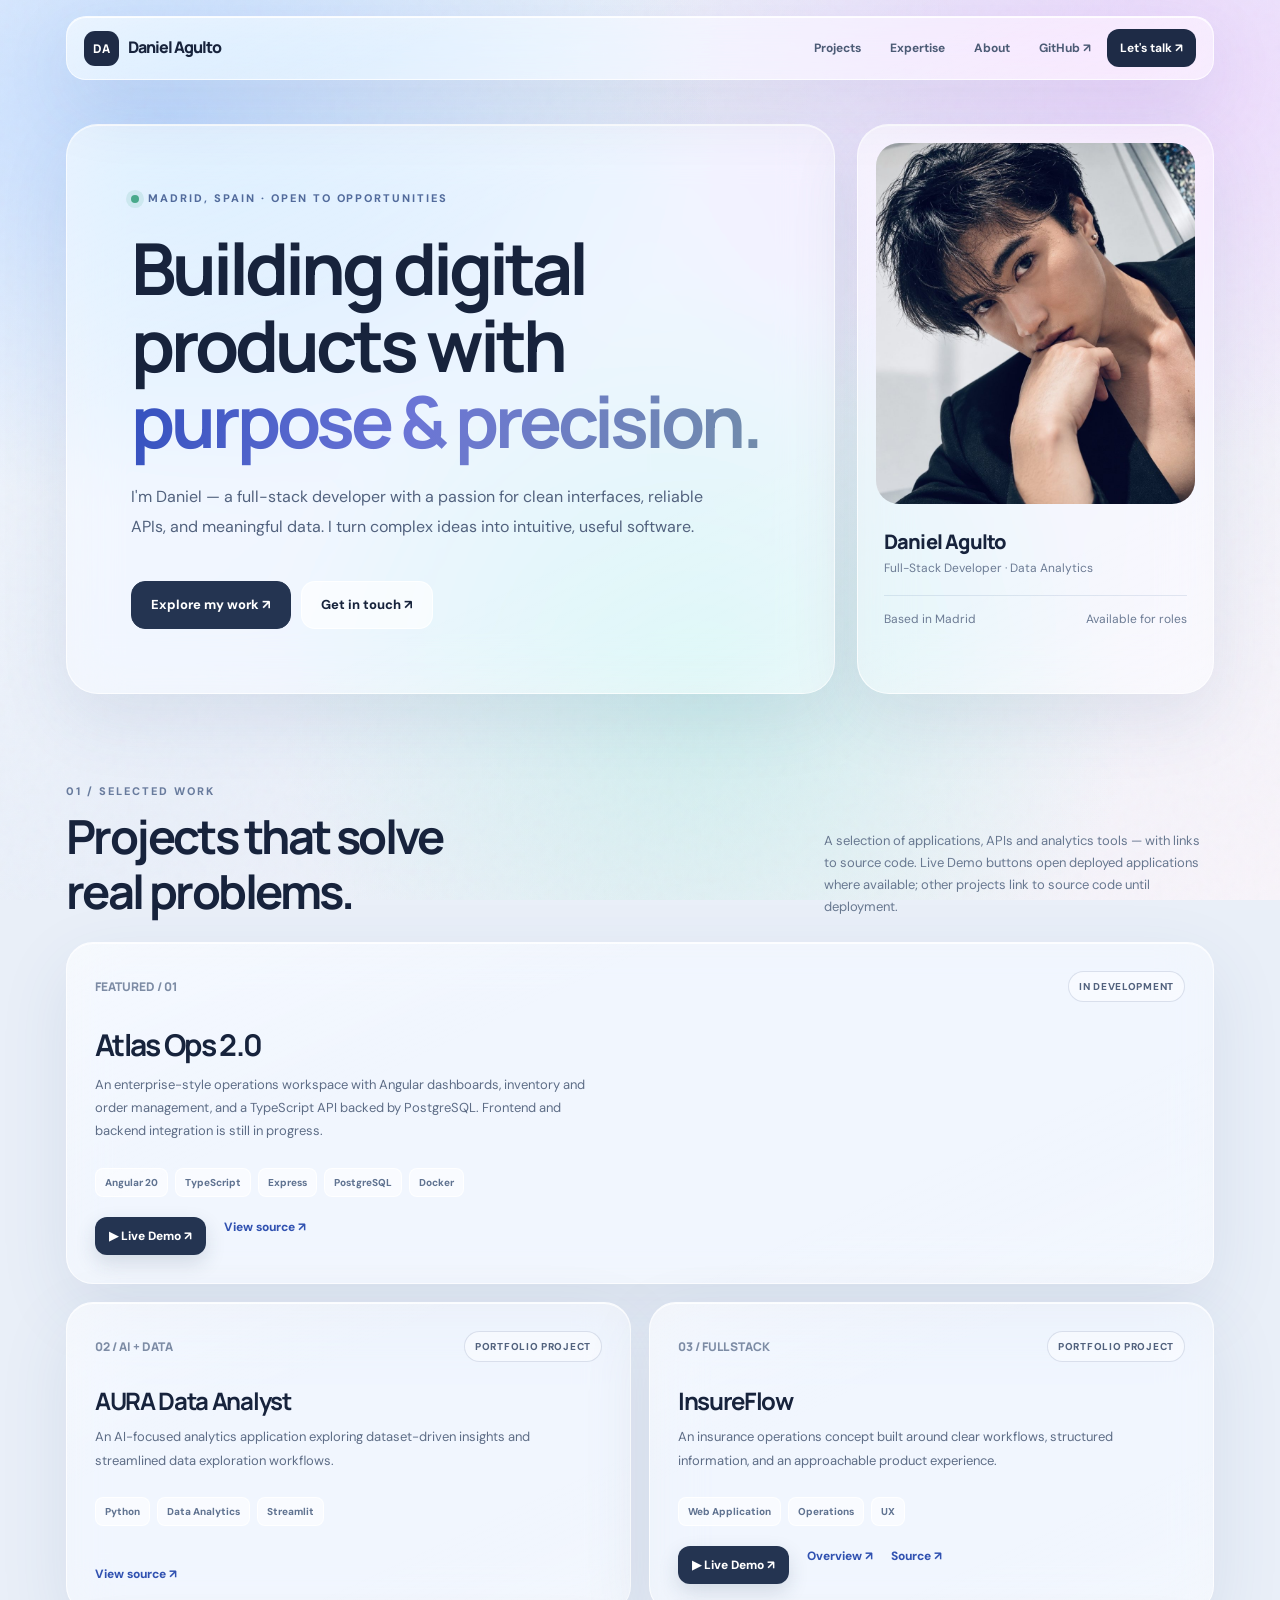
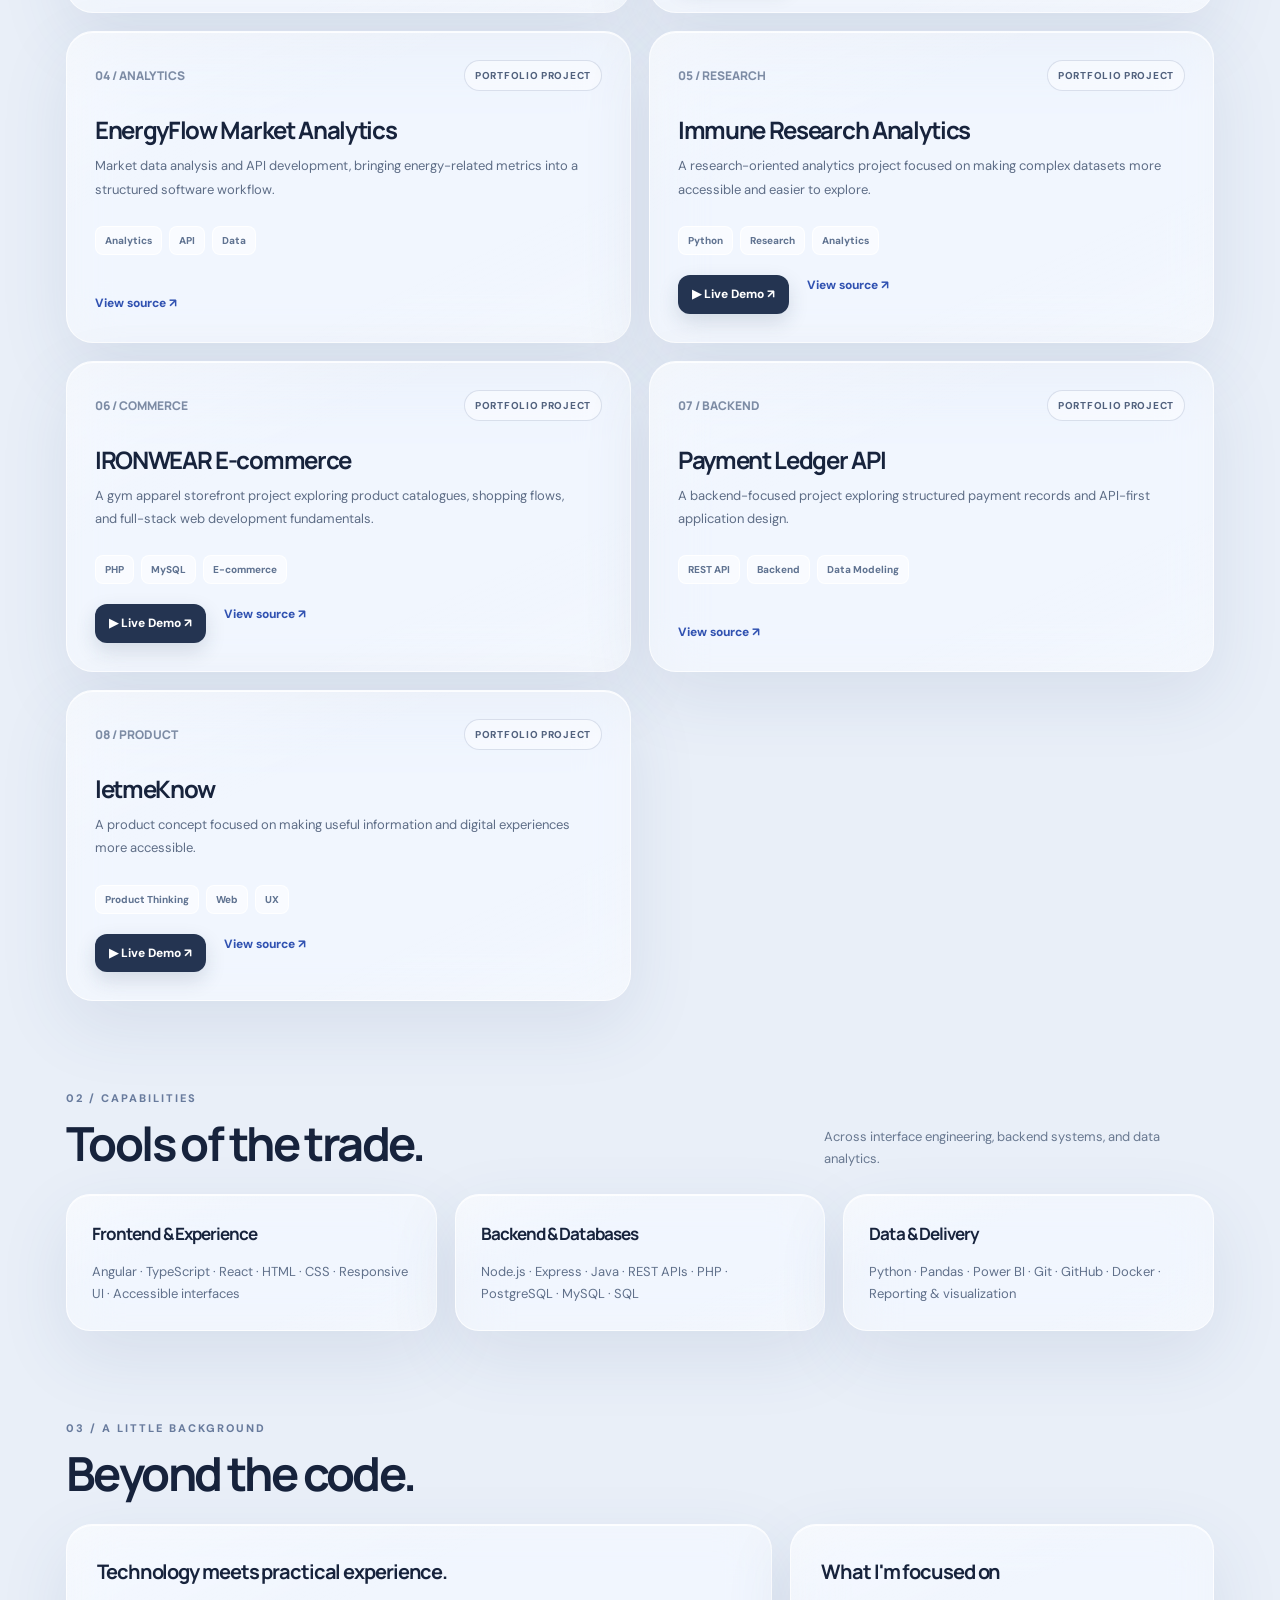
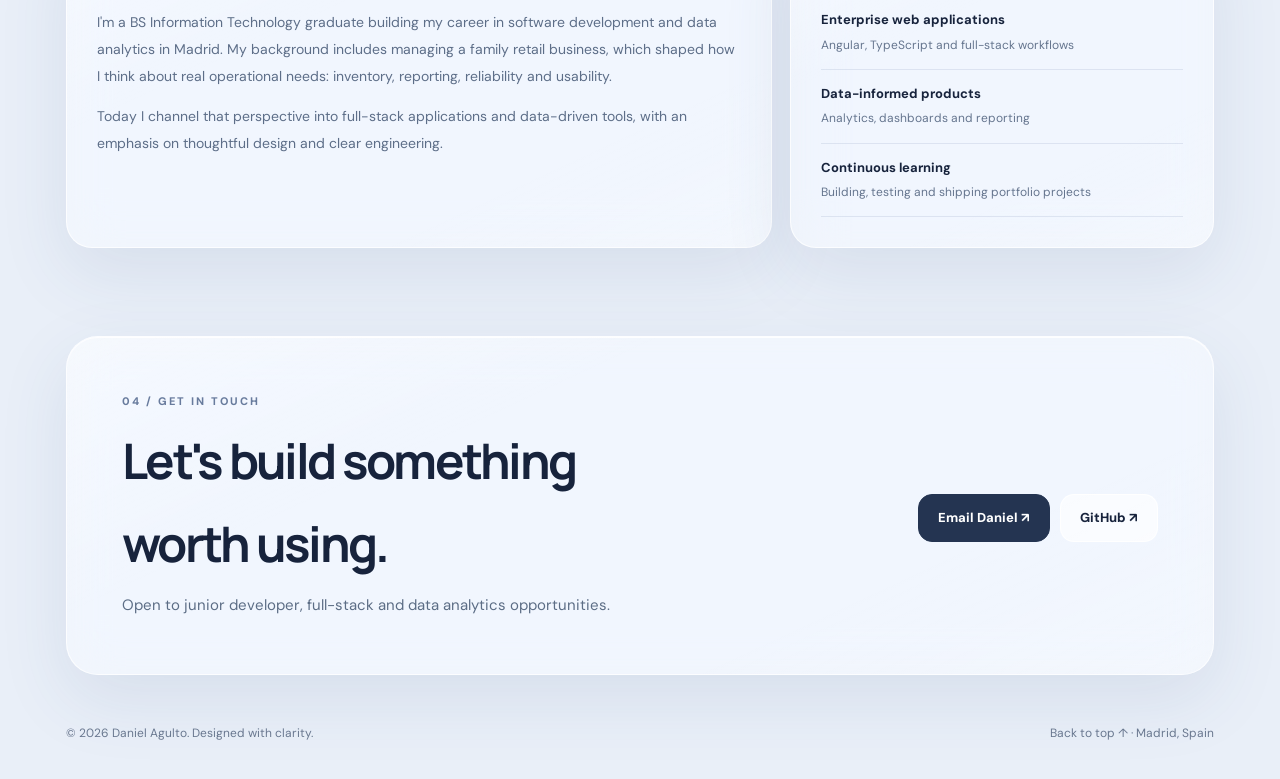
==== commit 9976e69b: "Add IRONWEAR hosted website as live demo" ====
--- a/index.html
+++ b/index.html
@@ -30,7 +30,7 @@
 <article class="project glass"><div class="project-top"><span class="number">03 / FULL STACK</span><span class="flag">Portfolio project</span></div><h3>InsureFlow</h3><p>An insurance operations concept built around clear workflows, structured information, and an approachable product experience.</p><div class="tags"><span>Web Application</span><span>Operations</span><span>UX</span></div><div class="project-links"><a class="demo-link" href="https://insureflow-portfolio.vercel.app" target="_blank" rel="noopener noreferrer">▶ Live Demo ↗</a><a href="insureflow.html">Overview ↗</a><a href="https://github.com/danielagulto/insureflow-portfolio" target="_blank" rel="noopener noreferrer">Source ↗</a></div></article>
 <article class="project glass"><div class="project-top"><span class="number">04 / ANALYTICS</span><span class="flag">Portfolio project</span></div><h3>EnergyFlow Market Analytics</h3><p>Market data analysis and API development, bringing energy-related metrics into a structured software workflow.</p><div class="tags"><span>Analytics</span><span>API</span><span>Data</span></div><div class="project-links"><a href="https://github.com/danielagulto/energyflow-market-analytics-api" target="_blank" rel="noopener noreferrer">View source ↗</a></div></article>
 <article class="project glass"><div class="project-top"><span class="number">05 / RESEARCH</span><span class="flag">Portfolio project</span></div><h3>Immune Research Analytics</h3><p>A research-oriented analytics project focused on making complex datasets more accessible and easier to explore.</p><div class="tags"><span>Python</span><span>Research</span><span>Analytics</span></div><div class="project-links"><a class="demo-link" href="https://immune-research-analytics.onrender.com" target="_blank" rel="noopener noreferrer">▶ Live Demo ↗</a><a href="https://github.com/danielagulto/immune-research-analytics" target="_blank" rel="noopener noreferrer">View source ↗</a></div></article>
-<article class="project glass"><div class="project-top"><span class="number">06 / COMMERCE</span><span class="flag">Portfolio project</span></div><h3>IRONWEAR E-commerce</h3><p>A gym apparel storefront project exploring product catalogues, shopping flows, and full-stack web development fundamentals.</p><div class="tags"><span>PHP</span><span>MySQL</span><span>E-commerce</span></div><div class="project-links"><a href="https://github.com/danielagulto/ironwear-ecommerce" target="_blank" rel="noopener noreferrer">View source ↗</a></div></article>
+<article class="project glass"><div class="project-top"><span class="number">06 / COMMERCE</span><span class="flag">Portfolio project</span></div><h3>IRONWEAR E-commerce</h3><p>A gym apparel storefront project exploring product catalogues, shopping flows, and full-stack web development fundamentals.</p><div class="tags"><span>PHP</span><span>MySQL</span><span>E-commerce</span></div><div class="project-links"><a class="demo-link" href="https://ironwear.free.nf/welcome.php" target="_blank" rel="noopener noreferrer">▶ Live Demo ↗</a><a href="https://github.com/danielagulto/ironwear-ecommerce" target="_blank" rel="noopener noreferrer">View source ↗</a></div></article>
 <article class="project glass"><div class="project-top"><span class="number">07 / BACKEND</span><span class="flag">Portfolio project</span></div><h3>Payment Ledger API</h3><p>A backend-focused project exploring structured payment records and API-first application design.</p><div class="tags"><span>REST API</span><span>Backend</span><span>Data Modeling</span></div><div class="project-links"><a href="https://github.com/danielagulto/payment-ledger-api" target="_blank" rel="noopener noreferrer">View source ↗</a></div></article>
 <article class="project glass"><div class="project-top"><span class="number">08 / PRODUCT</span><span class="flag">Portfolio project</span></div><h3>letmeKnow</h3><p>A product concept focused on making useful information and digital experiences more accessible.</p><div class="tags"><span>Product Thinking</span><span>Web</span><span>UX</span></div><div class="project-links"><a class="demo-link" href="https://danielagulto.github.io/letmeknow/" target="_blank" rel="noopener noreferrer">▶ Live Demo ↗</a><a href="https://github.com/danielagulto/letmeknow" target="_blank" rel="noopener noreferrer">View source ↗</a></div></article>
 </div></section>
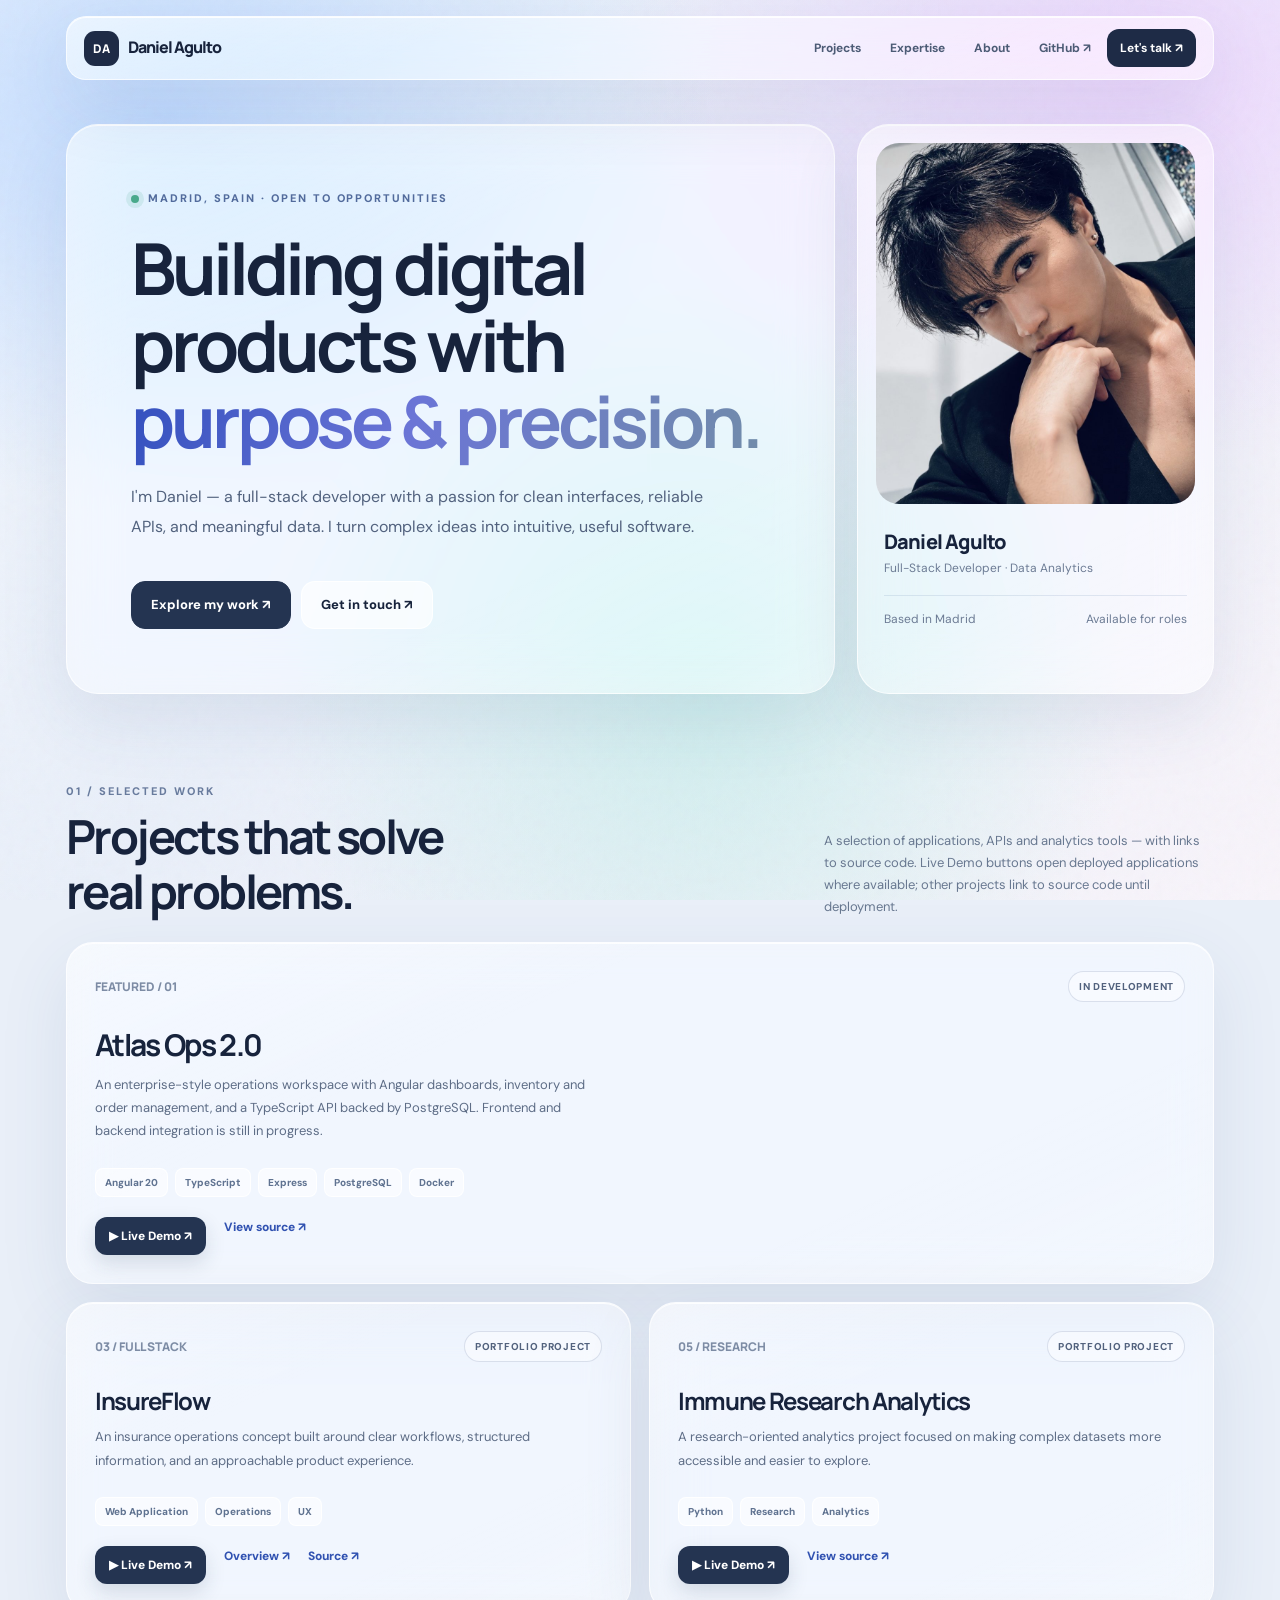
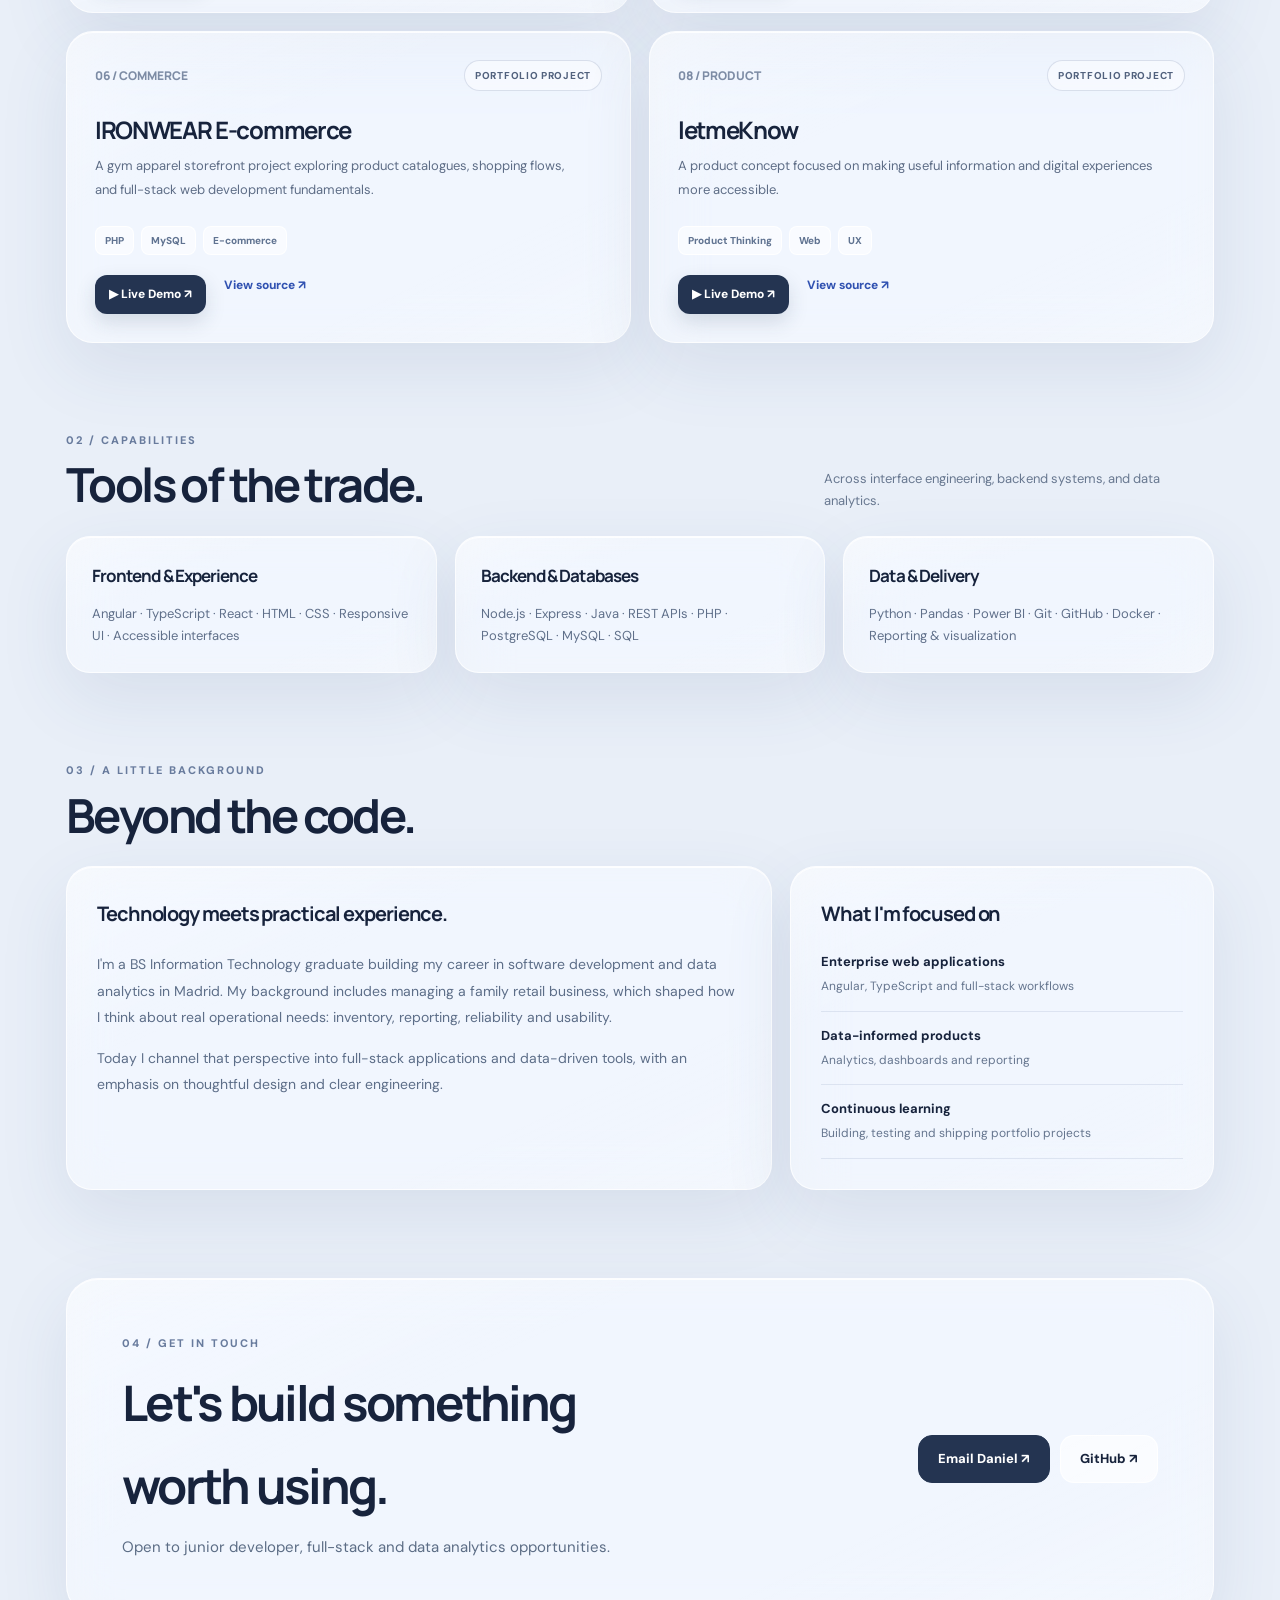
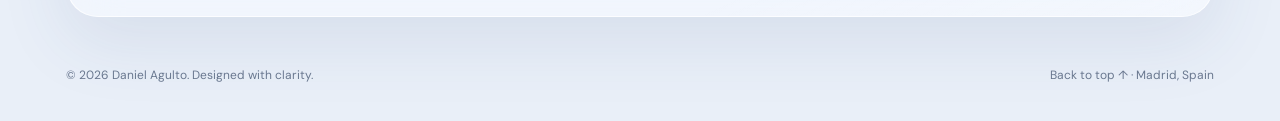
==== commit 22b770fb: "Show only five projects with live demos in portfolio" ====
--- a/index.html
+++ b/index.html
@@ -26,12 +26,12 @@
 <section class="section" id="projects"><div class="section-head"><div><div class="kicker">01 / Selected work</div><h2>Projects that solve<br>real problems.</h2></div><p class="section-desc">A selection of applications, APIs and analytics tools — with links to source code. Live Demo buttons open deployed applications where available; other projects link to source code until deployment.</p></div>
 <div class="featured">
 <article class="project glass wide"><div class="project-top"><span class="number">FEATURED / 01</span><span class="flag">In development</span></div><h3>Atlas Ops 2.0</h3><p>An enterprise-style operations workspace with Angular dashboards, inventory and order management, and a TypeScript API backed by PostgreSQL. Frontend and backend integration is still in progress.</p><div class="tags"><span>Angular 20</span><span>TypeScript</span><span>Express</span><span>PostgreSQL</span><span>Docker</span></div><div class="project-links"><a class="demo-link" href="https://danielagulto.github.io/atlas-ops-2./" target="_blank" rel="noopener noreferrer">▶ Live Demo ↗</a><a href="https://github.com/danielagulto/atlas-ops-2." target="_blank" rel="noopener noreferrer">View source ↗</a></div></article>
-<article class="project glass"><div class="project-top"><span class="number">02 / AI + DATA</span><span class="flag">Portfolio project</span></div><h3>AURA Data Analyst</h3><p>An AI-focused analytics application exploring dataset-driven insights and streamlined data exploration workflows.</p><div class="tags"><span>Python</span><span>Data Analytics</span><span>Streamlit</span></div><div class="project-links"><a href="https://github.com/danielagulto/aura-data-analyst" target="_blank" rel="noopener noreferrer">View source ↗</a></div></article>
+
 <article class="project glass"><div class="project-top"><span class="number">03 / FULL STACK</span><span class="flag">Portfolio project</span></div><h3>InsureFlow</h3><p>An insurance operations concept built around clear workflows, structured information, and an approachable product experience.</p><div class="tags"><span>Web Application</span><span>Operations</span><span>UX</span></div><div class="project-links"><a class="demo-link" href="https://insureflow-portfolio.vercel.app" target="_blank" rel="noopener noreferrer">▶ Live Demo ↗</a><a href="insureflow.html">Overview ↗</a><a href="https://github.com/danielagulto/insureflow-portfolio" target="_blank" rel="noopener noreferrer">Source ↗</a></div></article>
-<article class="project glass"><div class="project-top"><span class="number">04 / ANALYTICS</span><span class="flag">Portfolio project</span></div><h3>EnergyFlow Market Analytics</h3><p>Market data analysis and API development, bringing energy-related metrics into a structured software workflow.</p><div class="tags"><span>Analytics</span><span>API</span><span>Data</span></div><div class="project-links"><a href="https://github.com/danielagulto/energyflow-market-analytics-api" target="_blank" rel="noopener noreferrer">View source ↗</a></div></article>
+
 <article class="project glass"><div class="project-top"><span class="number">05 / RESEARCH</span><span class="flag">Portfolio project</span></div><h3>Immune Research Analytics</h3><p>A research-oriented analytics project focused on making complex datasets more accessible and easier to explore.</p><div class="tags"><span>Python</span><span>Research</span><span>Analytics</span></div><div class="project-links"><a class="demo-link" href="https://immune-research-analytics.onrender.com" target="_blank" rel="noopener noreferrer">▶ Live Demo ↗</a><a href="https://github.com/danielagulto/immune-research-analytics" target="_blank" rel="noopener noreferrer">View source ↗</a></div></article>
 <article class="project glass"><div class="project-top"><span class="number">06 / COMMERCE</span><span class="flag">Portfolio project</span></div><h3>IRONWEAR E-commerce</h3><p>A gym apparel storefront project exploring product catalogues, shopping flows, and full-stack web development fundamentals.</p><div class="tags"><span>PHP</span><span>MySQL</span><span>E-commerce</span></div><div class="project-links"><a class="demo-link" href="https://ironwear.free.nf/welcome.php" target="_blank" rel="noopener noreferrer">▶ Live Demo ↗</a><a href="https://github.com/danielagulto/ironwear-ecommerce" target="_blank" rel="noopener noreferrer">View source ↗</a></div></article>
-<article class="project glass"><div class="project-top"><span class="number">07 / BACKEND</span><span class="flag">Portfolio project</span></div><h3>Payment Ledger API</h3><p>A backend-focused project exploring structured payment records and API-first application design.</p><div class="tags"><span>REST API</span><span>Backend</span><span>Data Modeling</span></div><div class="project-links"><a href="https://github.com/danielagulto/payment-ledger-api" target="_blank" rel="noopener noreferrer">View source ↗</a></div></article>
+
 <article class="project glass"><div class="project-top"><span class="number">08 / PRODUCT</span><span class="flag">Portfolio project</span></div><h3>letmeKnow</h3><p>A product concept focused on making useful information and digital experiences more accessible.</p><div class="tags"><span>Product Thinking</span><span>Web</span><span>UX</span></div><div class="project-links"><a class="demo-link" href="https://danielagulto.github.io/letmeknow/" target="_blank" rel="noopener noreferrer">▶ Live Demo ↗</a><a href="https://github.com/danielagulto/letmeknow" target="_blank" rel="noopener noreferrer">View source ↗</a></div></article>
 </div></section>
 <section class="section" id="expertise"><div class="section-head"><div><div class="kicker">02 / Capabilities</div><h2>Tools of the trade.</h2></div><p class="section-desc">Across interface engineering, backend systems, and data analytics.</p></div><div class="skills"><div class="skill glass"><h3>Frontend & Experience</h3><p>Angular · TypeScript · React · HTML · CSS · Responsive UI · Accessible interfaces</p></div><div class="skill glass"><h3>Backend & Databases</h3><p>Node.js · Express · Java · REST APIs · PHP · PostgreSQL · MySQL · SQL</p></div><div class="skill glass"><h3>Data & Delivery</h3><p>Python · Pandas · Power BI · Git · GitHub · Docker · Reporting & visualization</p></div></div></section>
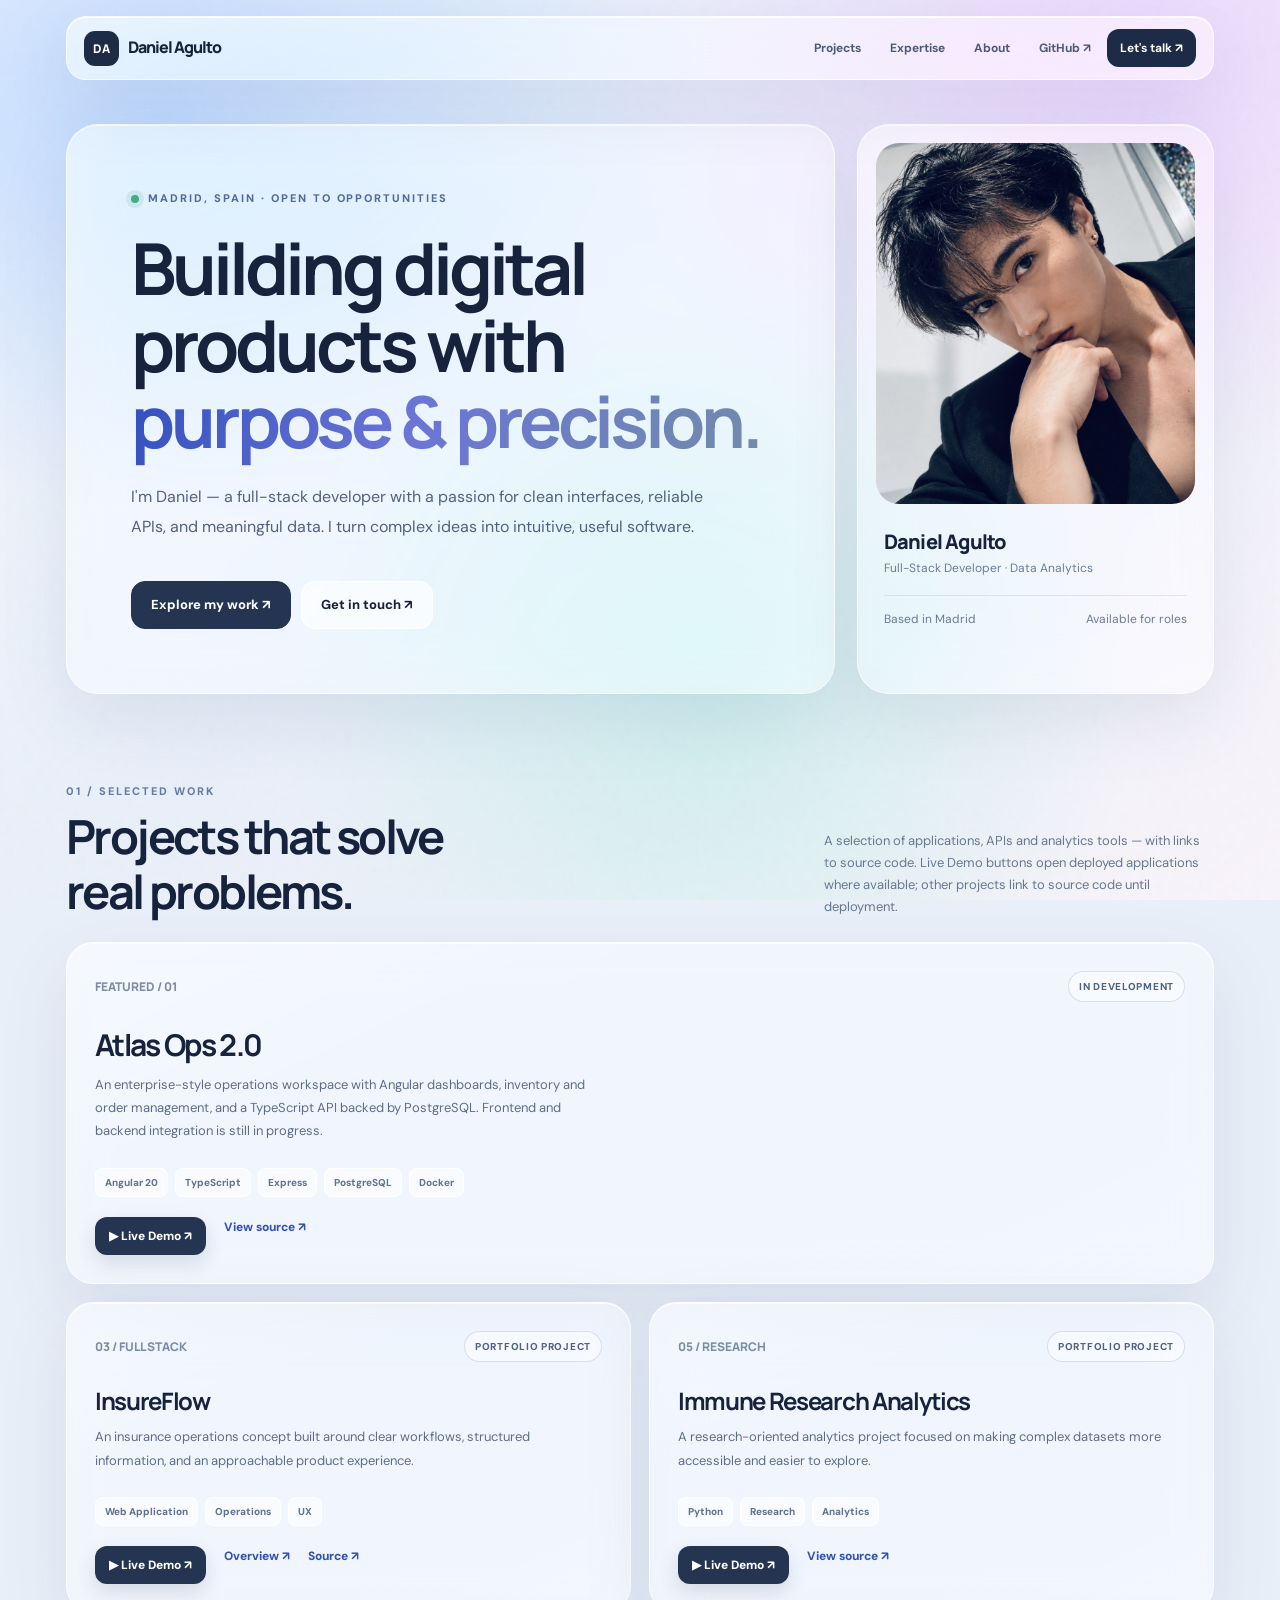
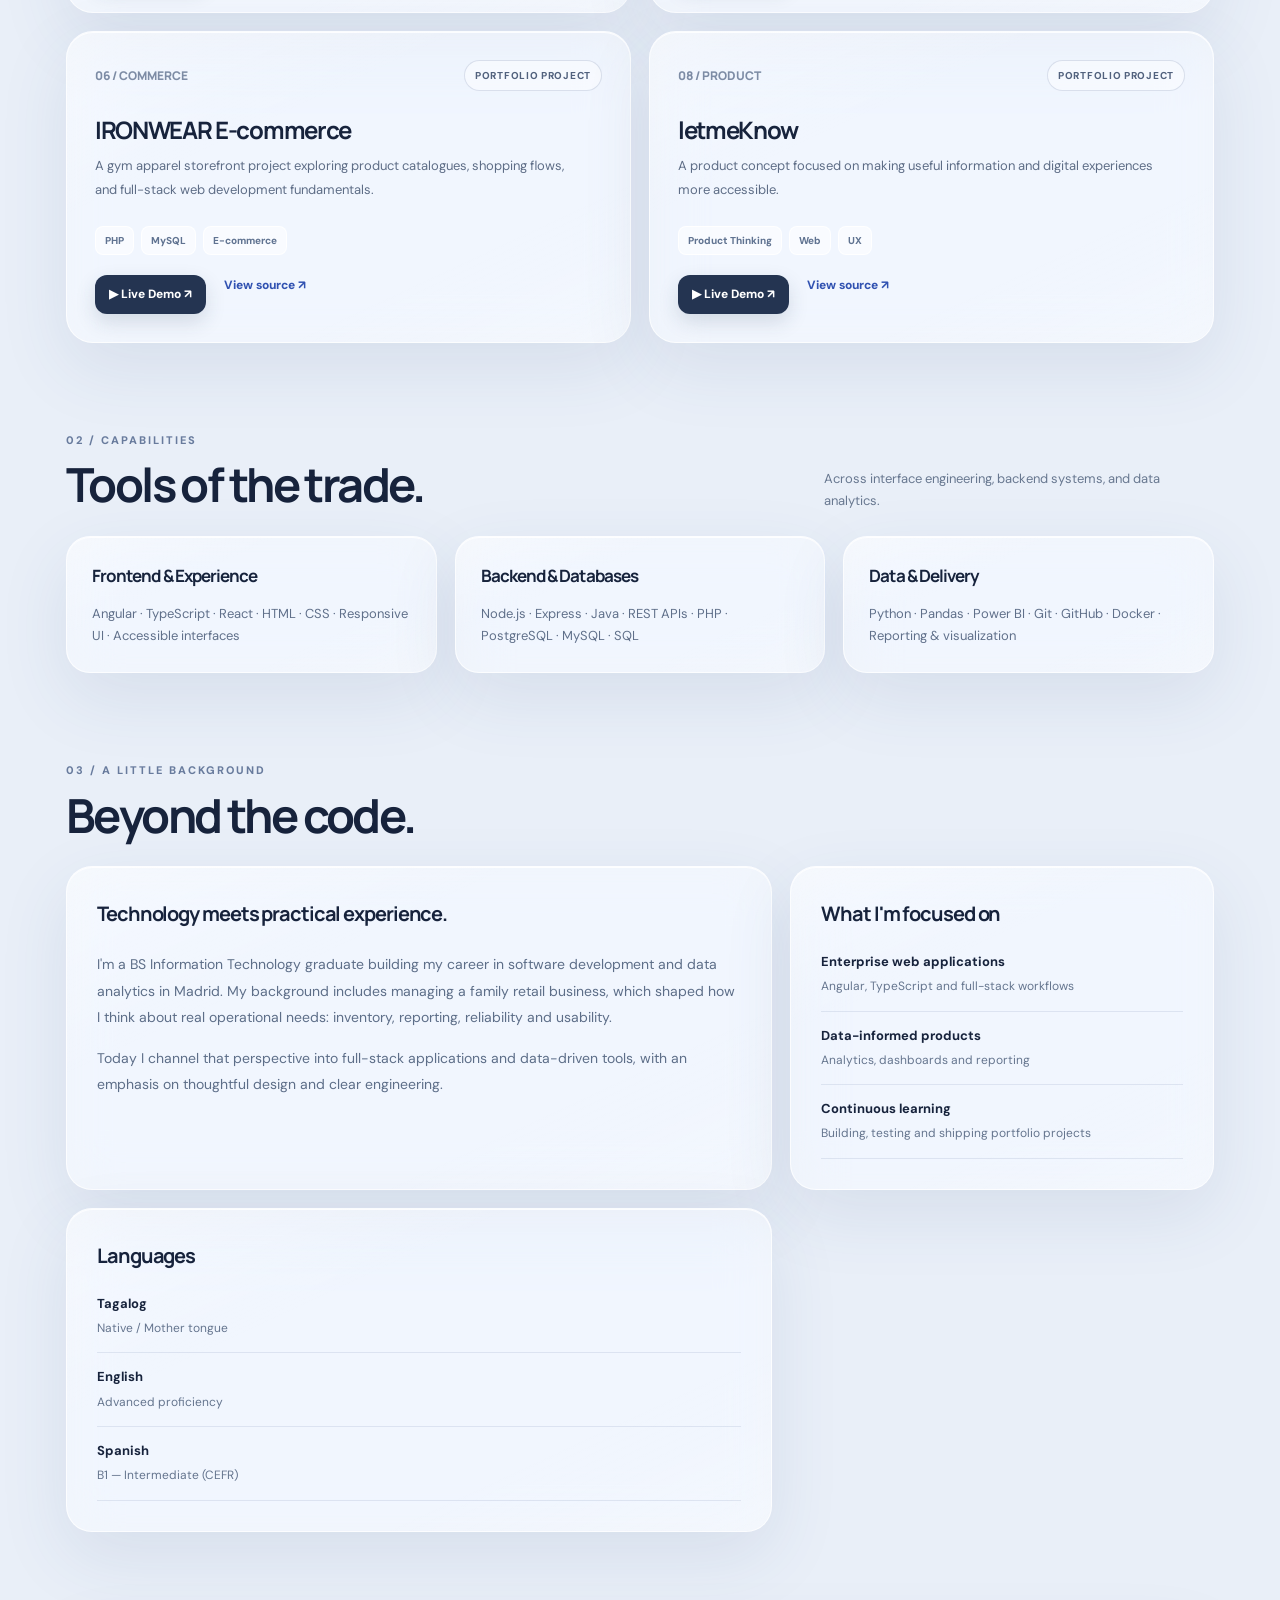
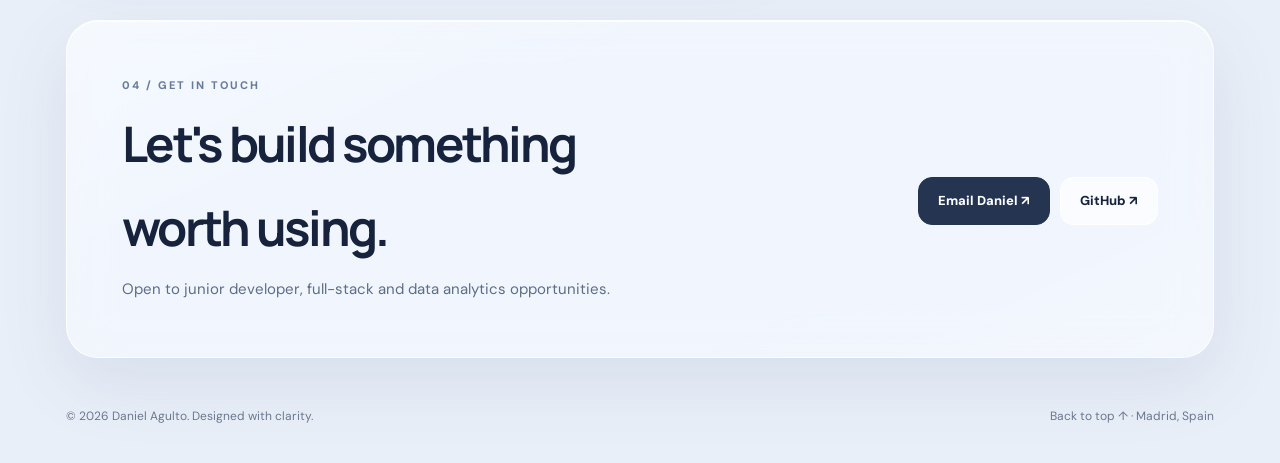
==== commit 94e74f5f: "Restore spoken languages to portfolio About section" ====
--- a/index.html
+++ b/index.html
@@ -35,7 +35,7 @@
 <article class="project glass"><div class="project-top"><span class="number">08 / PRODUCT</span><span class="flag">Portfolio project</span></div><h3>letmeKnow</h3><p>A product concept focused on making useful information and digital experiences more accessible.</p><div class="tags"><span>Product Thinking</span><span>Web</span><span>UX</span></div><div class="project-links"><a class="demo-link" href="https://danielagulto.github.io/letmeknow/" target="_blank" rel="noopener noreferrer">▶ Live Demo ↗</a><a href="https://github.com/danielagulto/letmeknow" target="_blank" rel="noopener noreferrer">View source ↗</a></div></article>
 </div></section>
 <section class="section" id="expertise"><div class="section-head"><div><div class="kicker">02 / Capabilities</div><h2>Tools of the trade.</h2></div><p class="section-desc">Across interface engineering, backend systems, and data analytics.</p></div><div class="skills"><div class="skill glass"><h3>Frontend & Experience</h3><p>Angular · TypeScript · React · HTML · CSS · Responsive UI · Accessible interfaces</p></div><div class="skill glass"><h3>Backend & Databases</h3><p>Node.js · Express · Java · REST APIs · PHP · PostgreSQL · MySQL · SQL</p></div><div class="skill glass"><h3>Data & Delivery</h3><p>Python · Pandas · Power BI · Git · GitHub · Docker · Reporting & visualization</p></div></div></section>
-<section class="section" id="about"><div class="section-head"><div><div class="kicker">03 / A little background</div><h2>Beyond the code.</h2></div></div><div class="about-grid"><div class="about-card glass"><h3>Technology meets practical experience.</h3><p>I'm a BS Information Technology graduate building my career in software development and data analytics in Madrid. My background includes managing a family retail business, which shaped how I think about real operational needs: inventory, reporting, reliability and usability.</p><p>Today I channel that perspective into full-stack applications and data-driven tools, with an emphasis on thoughtful design and clear engineering.</p></div><div class="about-card glass"><h3>What I'm focused on</h3><div class="timeline"><div><strong>Enterprise web applications</strong><span>Angular, TypeScript and full-stack workflows</span></div><div><strong>Data-informed products</strong><span>Analytics, dashboards and reporting</span></div><div><strong>Continuous learning</strong><span>Building, testing and shipping portfolio projects</span></div></div></div></div></section>
+<section class="section" id="about"><div class="section-head"><div><div class="kicker">03 / A little background</div><h2>Beyond the code.</h2></div></div><div class="about-grid"><div class="about-card glass"><h3>Technology meets practical experience.</h3><p>I'm a BS Information Technology graduate building my career in software development and data analytics in Madrid. My background includes managing a family retail business, which shaped how I think about real operational needs: inventory, reporting, reliability and usability.</p><p>Today I channel that perspective into full-stack applications and data-driven tools, with an emphasis on thoughtful design and clear engineering.</p></div><div class="about-card glass"><h3>What I'm focused on</h3><div class="timeline"><div><strong>Enterprise web applications</strong><span>Angular, TypeScript and full-stack workflows</span></div><div><strong>Data-informed products</strong><span>Analytics, dashboards and reporting</span></div><div><strong>Continuous learning</strong><span>Building, testing and shipping portfolio projects</span></div></div></div><div class="about-card glass"><h3>Languages</h3><div class="timeline"><div><strong>Tagalog</strong><span>Native / Mother tongue</span></div><div><strong>English</strong><span>Advanced proficiency</span></div><div><strong>Spanish</strong><span>B1 — Intermediate (CEFR)</span></div></div></div></div></section>
 <section class="contact glass" id="contact"><div><div class="kicker">04 / Get in touch</div><h2>Let's build something<br>worth using.</h2><p>Open to junior developer, full-stack and data analytics opportunities.</p></div><div class="actions"><a class="button primary" href="mailto:danielagultolim@gmail.com">Email Daniel ↗</a><a class="button" href="https://github.com/danielagulto" target="_blank" rel="noopener noreferrer">GitHub ↗</a></div></section>
 <footer class="footer"><span>© <span id="year">2026</span> Daniel Agulto. Designed with clarity.</span><span><a href="#top">Back to top ↑</a> · Madrid, Spain</span></footer>
 </main><script>document.getElementById("year").textContent=new Date().getFullYear();</script>
